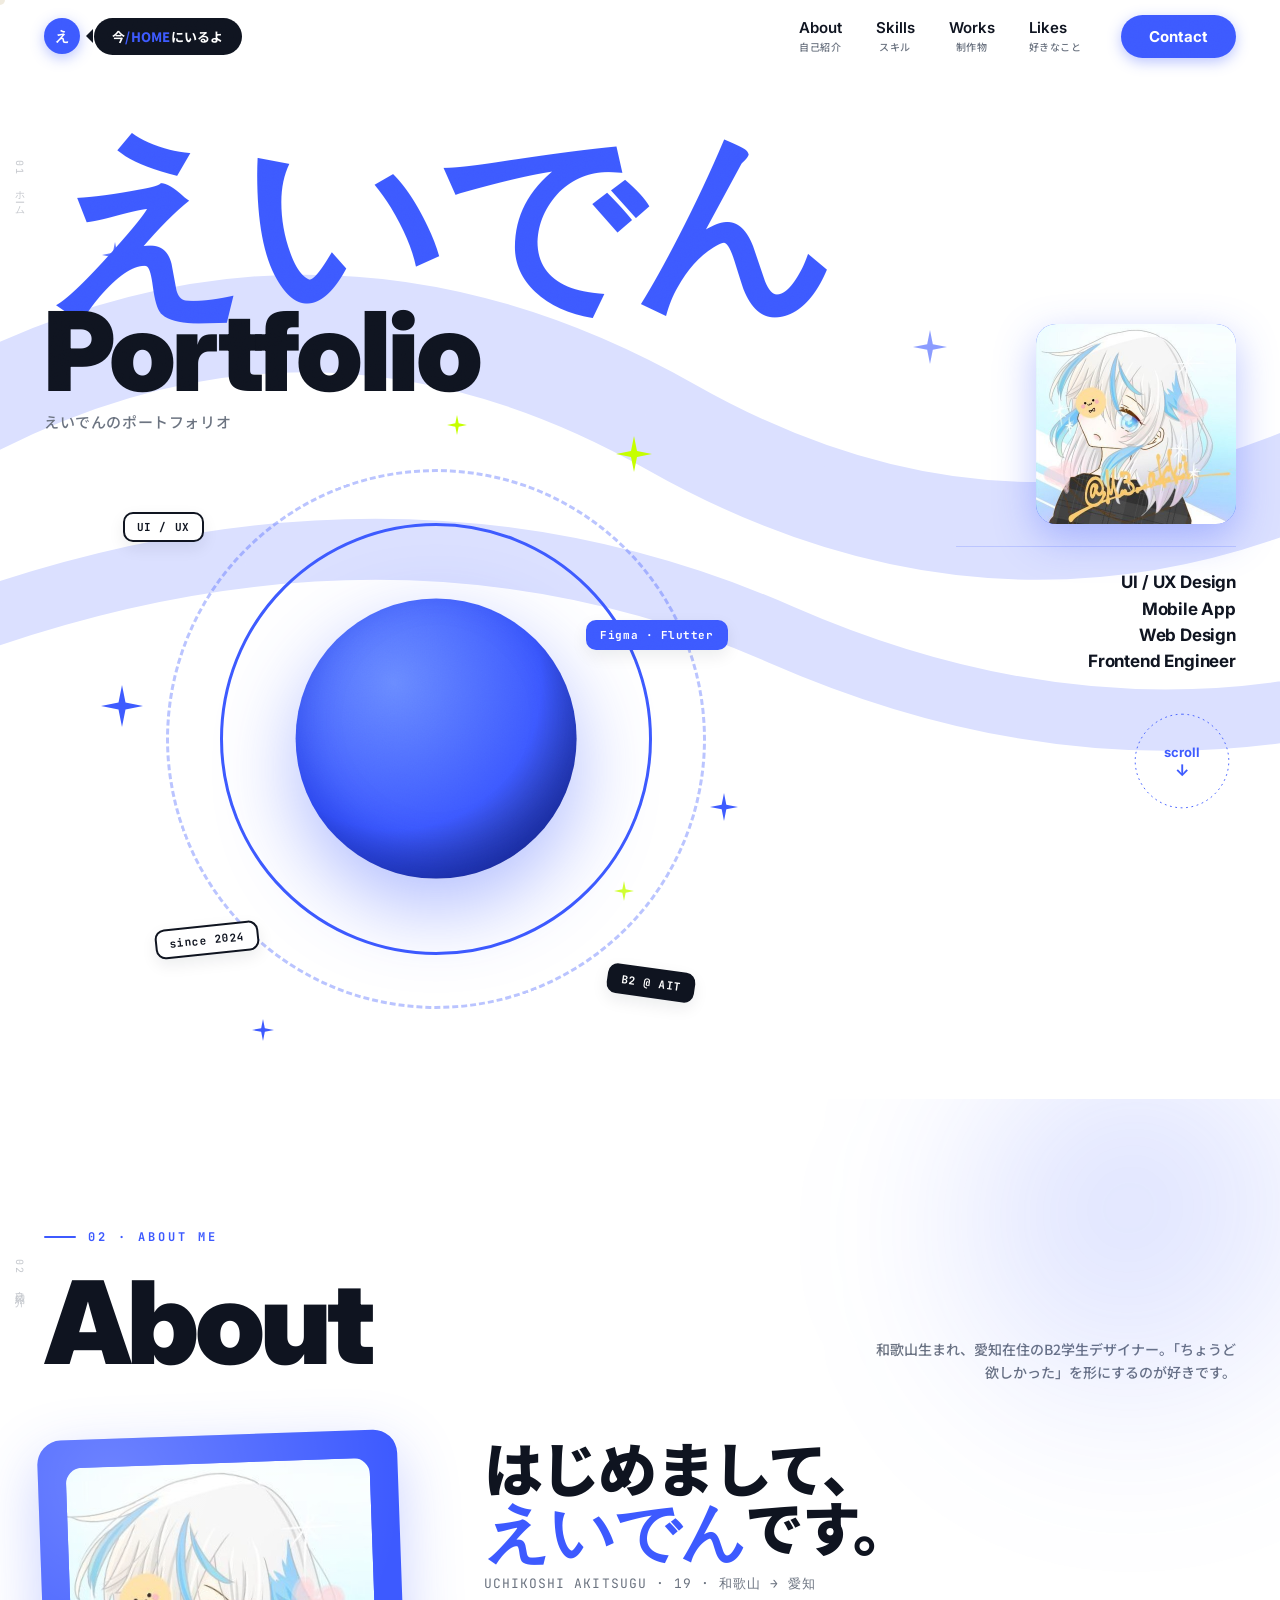
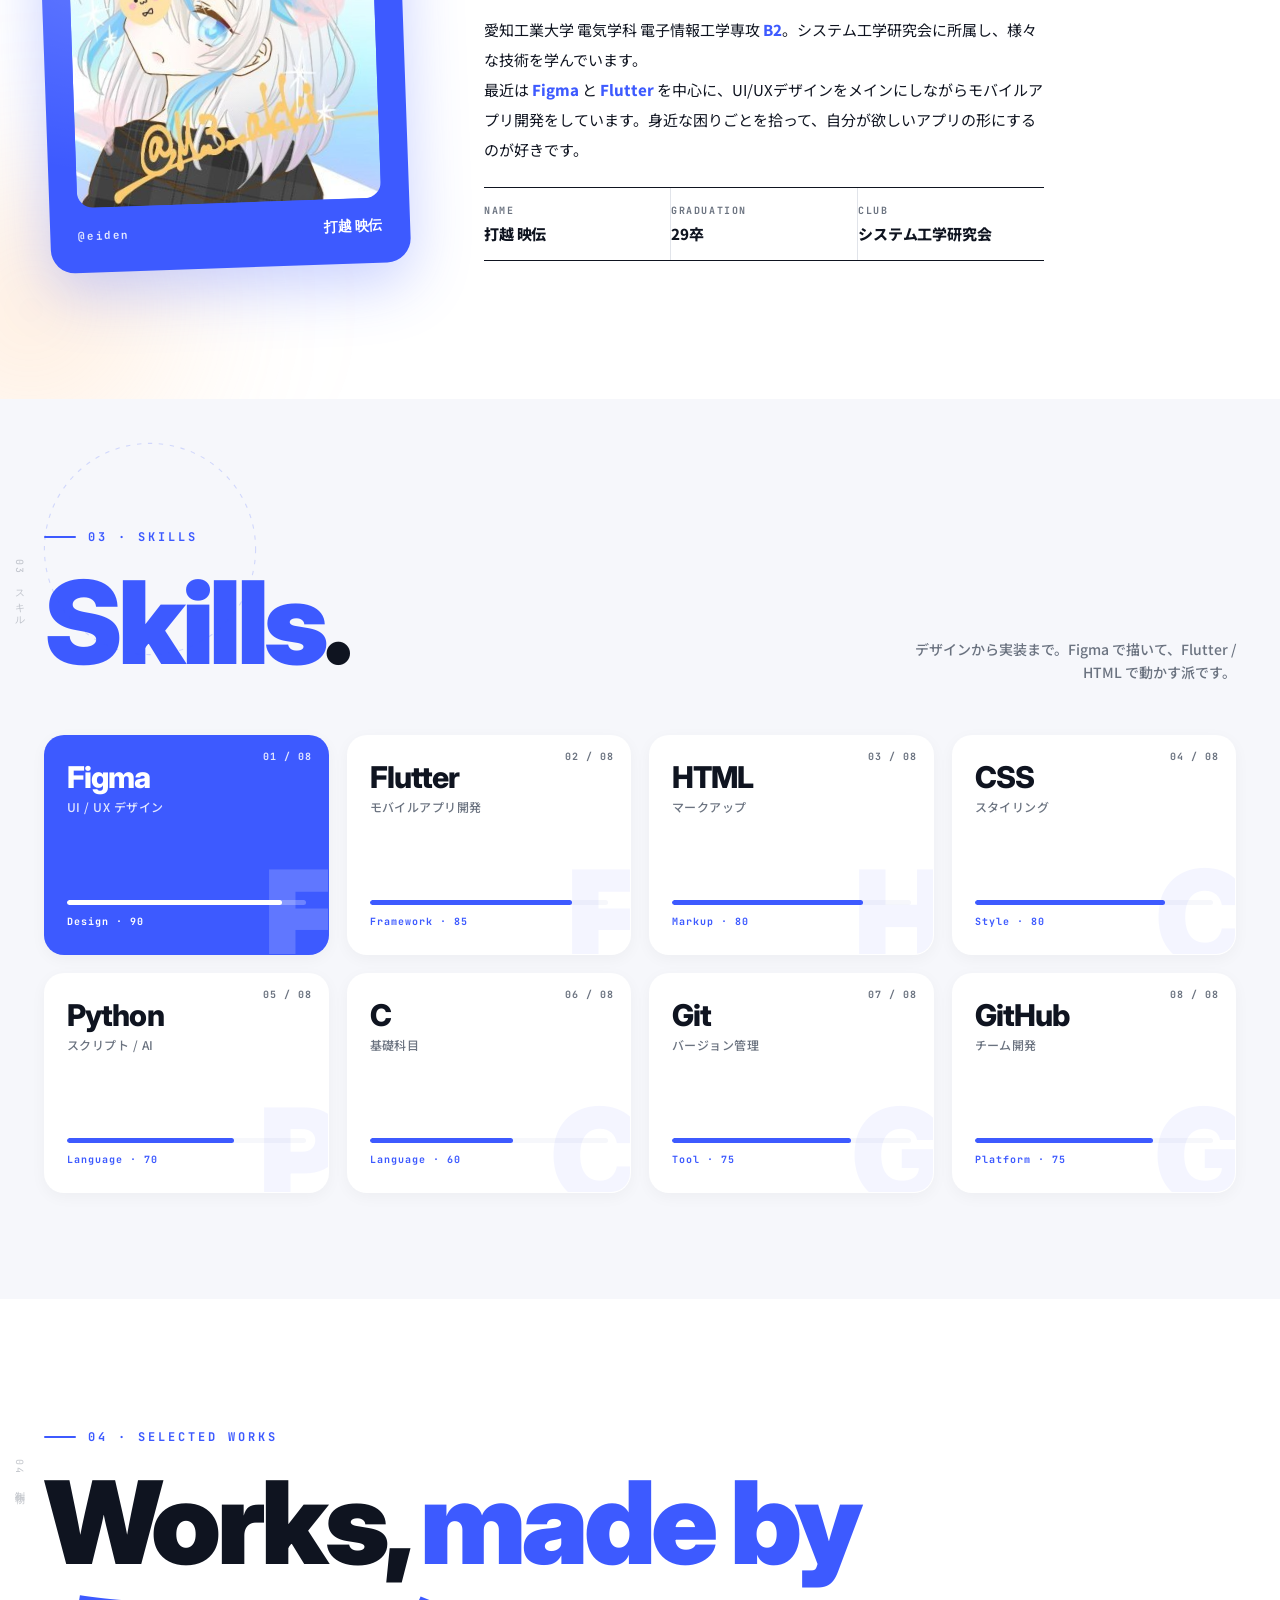
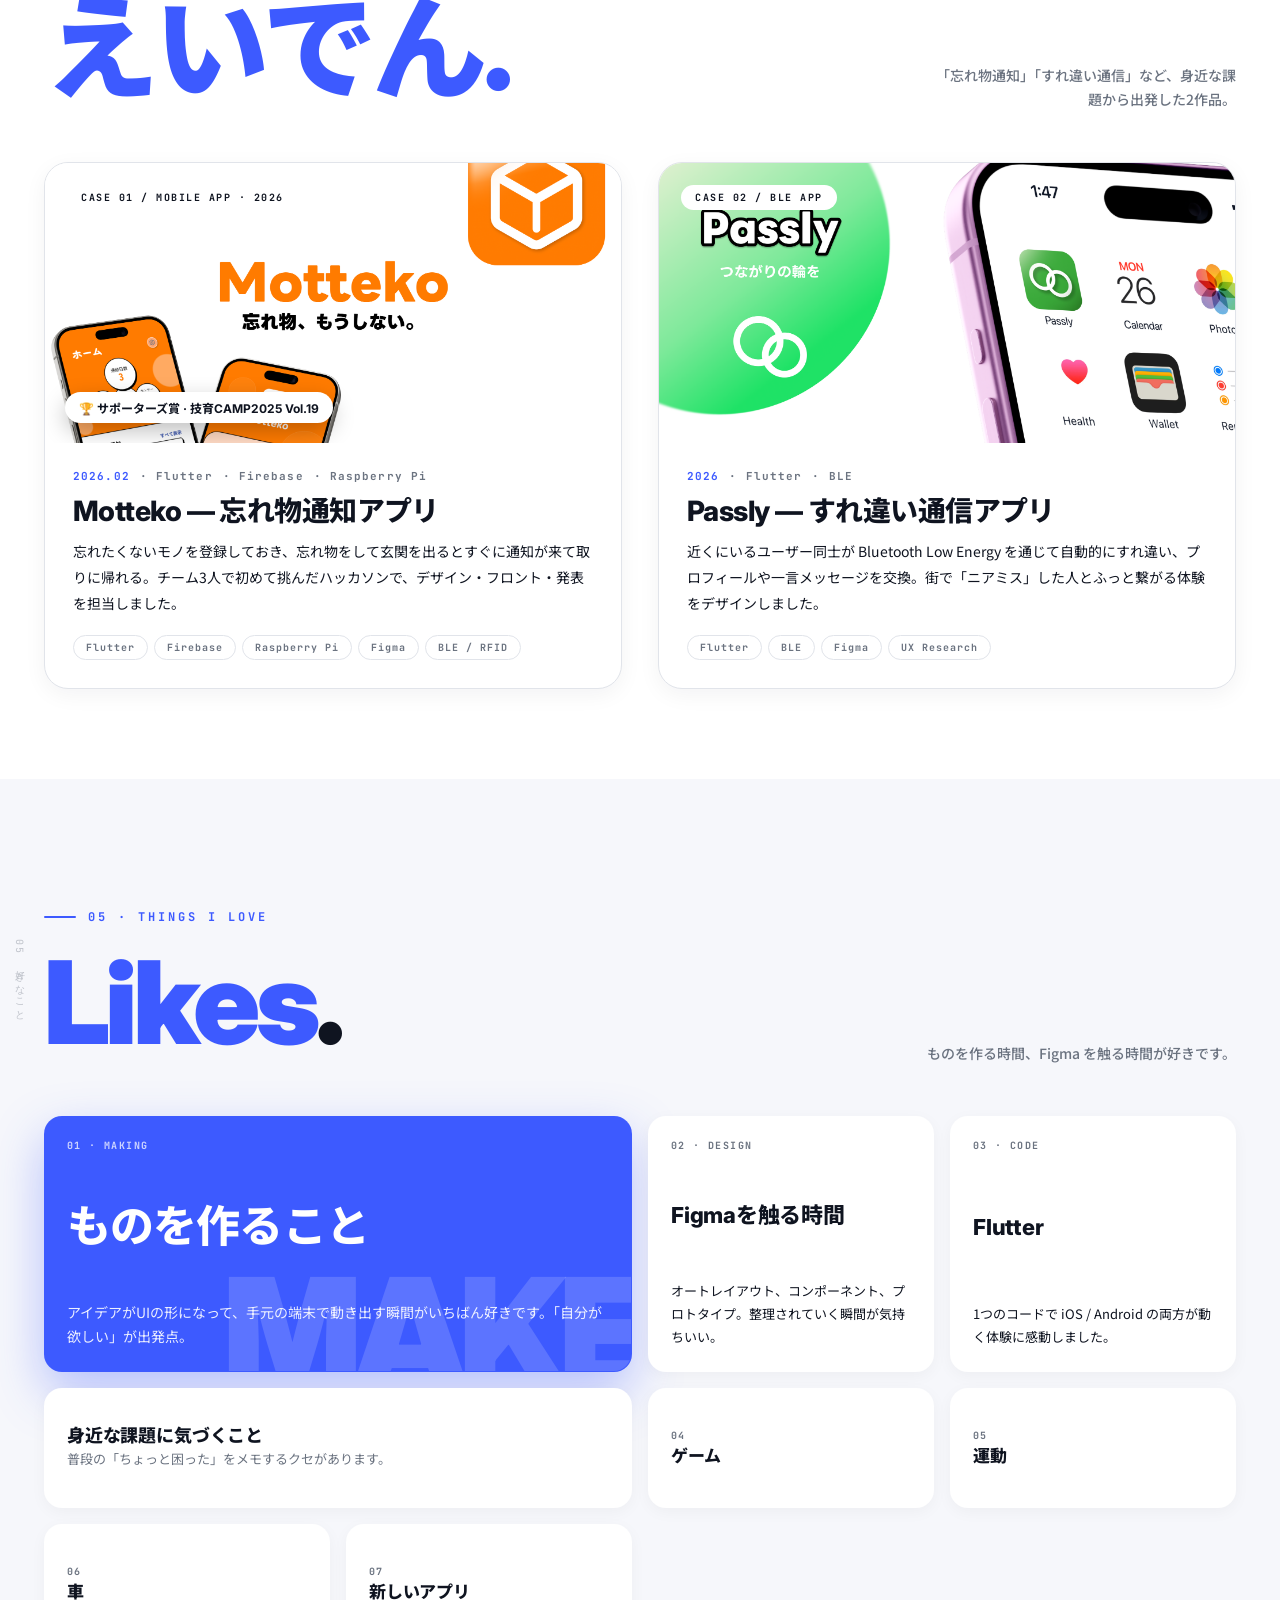
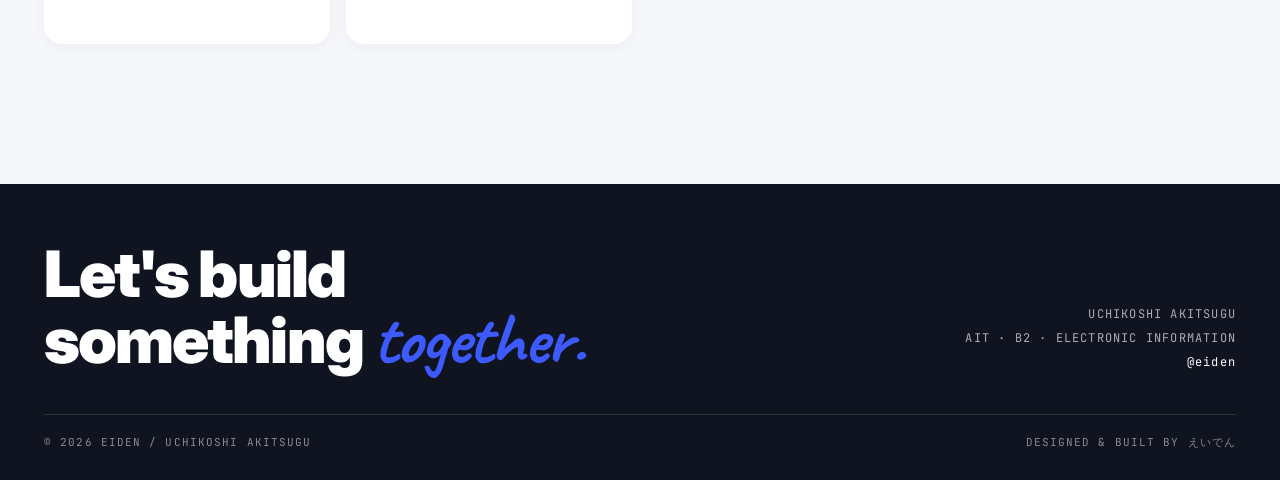
==== index.html @ c49d048a "Reorganize project directory structure - assets/images/ — all image files (avatar, covers, app scree" ====
<!doctype html>
<html lang="ja">
<head>
  <meta charset="utf-8" />
  <meta name="viewport" content="width=device-width, initial-scale=1" />
  <title>えいでん — portfolio</title>
  <link rel="preconnect" href="https://fonts.googleapis.com">
  <link rel="preconnect" href="https://fonts.gstatic.com" crossorigin>
  <link href="https://fonts.googleapis.com/css2?family=Humane:wght@400;700&family=Inter:wght@400;500;600;700;800;900&family=Noto+Sans+JP:wght@300;400;500;600;700;900&family=Caveat:wght@500;600;700&family=JetBrains+Mono:wght@400;500;700&display=swap" rel="stylesheet">
  <link rel="stylesheet" href="style.css">
</head>
<body>

<!-- ============ HEADER ============ -->
<header class="header">
  <div class="left">
    <div class="dot">え</div>
    <div class="here" id="hereChip">今<span class="cur">/HOME</span>にいるよ</div>
  </div>
  <nav class="nav" id="nav">
    <a data-sec="about">About<span class="jp">自己紹介</span></a>
    <a data-sec="skills">Skills<span class="jp">スキル</span></a>
    <a data-sec="works">Works<span class="jp">制作物</span></a>
    <a data-sec="likes">Likes<span class="jp">好きなこと</span></a>
    <button class="contact" onclick="document.getElementById('footer').scrollIntoView({behavior:'smooth'})">Contact</button>
  </nav>
</header>


<!-- ============ HOME ============ -->
<section class="panel" id="home" data-screen-label="01 ホーム">

  <!-- Background waves -->
  <svg class="home-bg" viewBox="0 0 1400 900" preserveAspectRatio="none" aria-hidden="true" style="height:100%">
    <path class="wave"   d="M-50,350 Q250,180 550,350 T1150,350 T1750,350" fill="none" stroke="#DBE0FF" stroke-width="80" stroke-linecap="round" opacity="1"/>
    <path class="wave-2" d="M-50,520 Q320,380 640,520 T1260,520 T1860,520" fill="none" stroke="#DBE0FF" stroke-width="50" stroke-linecap="round" opacity="1"/>
  </svg>

  <!-- Scattered sparkles -->
  <div class="deco-spark" style="left:8%;top:22%;width:26px;height:26px"><svg viewBox="0 0 24 24" fill="currentColor"><path d="M12 0 L14 10 L24 12 L14 14 L12 24 L10 14 L0 12 L10 10 Z"/></svg></div>
  <div class="deco-spark" style="right:26%;top:30%;width:34px;height:34px;color:var(--blue);opacity:.6"><svg viewBox="0 0 24 24" fill="currentColor"><path d="M12 0 L14 10 L24 12 L14 14 L12 24 L10 14 L0 12 L10 10 Z"/></svg></div>
  <div class="deco-spark" style="left:48%;bottom:18%;width:20px;height:20px;color:var(--lime)"><svg viewBox="0 0 24 24" fill="currentColor"><path d="M12 0 L14 10 L24 12 L14 14 L12 24 L10 14 L0 12 L10 10 Z"/></svg></div>

  <div class="home-wrap">
    <div>
      <div class="home-title">
        えいでん
        <span class="line2">Portfolio<small class="home-sub">えいでんのポートフォリオ</small></span>
      </div>

      <!-- Geometric mascot -->
      <div class="mascot">
        <div class="ring r2"></div>
        <div class="ring"></div>
        <div class="core"></div>
        <div class="letter"></div>
        <div class="chip c1">UI / UX</div>
        <div class="chip c2">Figma · Flutter</div>
        <div class="chip c3">since 2024</div>
        <div class="chip c4">B2 @ AIT</div>

        <div class="spark s1"><svg viewBox="0 0 24 24" fill="currentColor"><path d="M12 0 L14 10 L24 12 L14 14 L12 24 L10 14 L0 12 L10 10 Z"/></svg></div>
        <div class="spark s2"><svg viewBox="0 0 24 24" fill="currentColor"><path d="M12 0 L14 10 L24 12 L14 14 L12 24 L10 14 L0 12 L10 10 Z"/></svg></div>
        <div class="spark s3" style="color:var(--lime)"><svg viewBox="0 0 24 24" fill="currentColor"><path d="M12 0 L14 10 L24 12 L14 14 L12 24 L10 14 L0 12 L10 10 Z"/></svg></div>
        <div class="spark s4"><svg viewBox="0 0 24 24" fill="currentColor"><path d="M12 0 L14 10 L24 12 L14 14 L12 24 L10 14 L0 12 L10 10 Z"/></svg></div>
        <div class="spark s5" style="color:var(--lime)"><svg viewBox="0 0 24 24" fill="currentColor"><path d="M12 0 L14 10 L24 12 L14 14 L12 24 L10 14 L0 12 L10 10 Z"/></svg></div>
      </div>
    </div>

    <div class="home-right">
      <div class="home-avatar">
        <svg class="sparkle a" viewBox="0 0 24 24" fill="currentColor"><path d="M12 0 L14 10 L24 12 L14 14 L12 24 L10 14 L0 12 L10 10 Z"/></svg>
        <svg class="sparkle b" viewBox="0 0 24 24" fill="currentColor"><path d="M12 0 L14 10 L24 12 L14 14 L12 24 L10 14 L0 12 L10 10 Z"/></svg>
        <img class="avatar-img" src="assets/images/avatar.png" alt="えいでんのアイコン">
      </div>
      <div class="home-divider"></div>
      <div class="home-roles">
        <span>UI / UX Design</span>
        <span>Mobile App</span>
        <span>Web Design</span>
        <span>Frontend Engineer</span>
      </div>
      <a class="scroll-btn" href="#about">
        <svg viewBox="0 0 120 120" aria-hidden="true">
          <path id="sb-curve" d="M60,8 C88,8 112,32 112,60 C112,88 88,112 60,112 C32,112 8,88 8,60 C8,32 32,8 60,8 Z" fill="none" stroke="var(--blue)" stroke-width="1" stroke-dasharray="2 4"/>
        </svg>
        <div class="inner"><span>scroll</span><span class="arr">↓</span></div>
      </a>
    </div>
  </div>
</section>


<!-- ============ ABOUT ============ -->
<section class="panel" id="about" data-screen-label="02 自己紹介">
  <div class="blob b1"></div>
  <div class="blob b2"></div>

  <div class="sec-head">
    <div>
      <div class="eyebrow">02 · ABOUT ME</div>
      <h2><span class="ink">About</span></h2>
    </div>
    <div class="sub">和歌山生まれ、愛知在住のB2学生デザイナー。「ちょうど欲しかった」を形にするのが好きです。</div>
  </div>

  <div class="about-grid">
    <div class="about-card">
      <div class="photo"><img src="assets/images/avatar.png" alt="えいでんのプロフィール写真"></div>
      <div class="tag"><span>@eiden</span><b>打越 映伝</b></div>
    </div>
    <div class="about-txt">
      <h3>はじめまして、<br/><span class="accent">えいでん</span>です。</h3>
      <div class="role">UCHIKOSHI AKITSUGU · 19 · 和歌山 → 愛知</div>
      <p>
        愛知工業大学 電気学科 電子情報工学専攻 <b class="b">B2</b>。システム工学研究会に所属し、様々な技術を学んでいます。<br/>
        最近は <b class="b">Figma</b> と <b class="b">Flutter</b> を中心に、UI/UXデザインをメインにしながらモバイルアプリ開発をしています。身近な困りごとを拾って、自分が欲しいアプリの形にするのが好きです。
      </p>
      <div class="about-meta">
        <div><div class="k">NAME</div><div class="v">打越 映伝</div></div>
        <div><div class="k">GRADUATION</div><div class="v">29卒</div></div>
        <div><div class="k">CLUB</div><div class="v">システム工学研究会</div></div>
      </div>
    </div>
  </div>
</section>


<!-- ============ SKILLS ============ -->
<section class="panel" id="skills" data-screen-label="03 スキル">
  <div class="sec-head">
    <div>
      <div class="eyebrow">03 · SKILLS</div>
      <h2>Skills<span class="ink">.</span></h2>
    </div>
    <div class="sub">デザインから実装まで。Figma で描いて、Flutter / HTML で動かす派です。</div>
  </div>

  <div class="skill-grid" id="skillGrid"></div>
</section>


<!-- ============ WORKS ============ -->
<section class="panel" id="works" data-screen-label="04 制作物">
  <div class="sec-head">
    <div>
      <div class="eyebrow">04 · SELECTED WORKS</div>
      <h2><span class="ink">Works,</span> made by えいでん.</h2>
    </div>
    <div class="sub">「忘れ物通知」「すれ違い通信」など、身近な課題から出発した2作品。</div>
  </div>

  <div class="works-grid">
    <a href="pages/motteko.html" class="work w1" id="work-motteko">
      <div class="cover">
        <img class="cover-img" src="assets/images/motteko-cover.png" alt="Motteko — 忘れ物、もうしない。">
        <div class="badge">CASE 01 / MOBILE APP · 2026</div>
        <div class="award">🏆 サポーターズ賞 · 技育CAMP2025 Vol.19</div>
      </div>
      <div class="body">
        <div class="meta"><b>2026.02</b><span>· Flutter</span><span>· Firebase</span><span>· Raspberry&nbsp;Pi</span></div>
        <h3>Motteko — 忘れ物通知アプリ</h3>
        <p>忘れたくないモノを登録しておき、忘れ物をして玄関を出るとすぐに通知が来て取りに帰れる。チーム3人で初めて挑んだハッカソンで、デザイン・フロント・発表を担当しました。</p>
        <div class="chips"><span>Flutter</span><span>Firebase</span><span>Raspberry Pi</span><span>Figma</span><span>BLE / RFID</span></div>
      </div>
    </a>

    <article class="work w2">
      <div class="cover">
        <img class="cover-img" src="assets/images/passly-cover.png" alt="Passly — つながりの輪を">
        <div class="badge">CASE 02 / BLE APP</div>
      </div>
      <div class="body">
        <div class="meta"><b>2026</b><span>· Flutter</span><span>· BLE</span></div>
        <h3>Passly — すれ違い通信アプリ</h3>
        <p>近くにいるユーザー同士が Bluetooth Low Energy を通じて自動的にすれ違い、プロフィールや一言メッセージを交換。街で「ニアミス」した人とふっと繋がる体験をデザインしました。</p>
        <div class="chips"><span>Flutter</span><span>BLE</span><span>Figma</span><span>UX Research</span></div>
      </div>
    </article>
  </div>
</section>


<!-- ============ LIKES ============ -->
<section class="panel" id="likes" data-screen-label="05 好きなこと">
  <div class="sec-head">
    <div>
      <div class="eyebrow">05 · THINGS I LOVE</div>
      <h2>Likes<span class="ink">.</span></h2>
    </div>
    <div class="sub">ものを作る時間、Figma を触る時間が好きです。</div>
  </div>

  <div class="likes-grid">
    <div class="like big">
      <div class="t">01 · MAKING</div>
      <h3>ものを作ること</h3>
      <p>アイデアがUIの形になって、手元の端末で動き出す瞬間がいちばん好きです。「自分が欲しい」が出発点。</p>
      <div class="big-glyph">MAKE</div>
    </div>
    <div class="like m">
      <div class="t">02 · DESIGN</div>
      <h3>Figmaを触る時間</h3>
      <p>オートレイアウト、コンポーネント、プロトタイプ。整理されていく瞬間が気持ちいい。</p>
    </div>
    <div class="like m">
      <div class="t">03 · CODE</div>
      <h3>Flutter</h3>
      <p>1つのコードで iOS / Android の両方が動く体験に感動しました。</p>
    </div>
    <div class="like wide">
      <div>
        <h3>身近な課題に気づくこと</h3>
        <p>普段の「ちょっと困った」をメモするクセがあります。</p>
      </div>
    </div>
    <div class="like s"><div class="t">04</div><h3>ゲーム</h3></div>
    <div class="like s"><div class="t">05</div><h3>運動</h3></div>
    <div class="like s"><div class="t">06</div><h3>車</h3></div>
    <div class="like s"><div class="t">07</div><h3>新しいアプリ</h3></div>
  </div>
</section>


<!-- ============ FOOTER / Contact ============ -->
<footer id="footer" data-screen-label="Contact">
  <div class="fin">
    <h4>Let's build<br/>something <span class="accent">together.</span></h4>
    <div class="right">
      <div>UCHIKOSHI AKITSUGU</div>
      <div>AIT · B2 · ELECTRONIC INFORMATION</div>
      <div style="color:#fff">@eiden</div>
    </div>
  </div>
  <div class="copy">
    <span>© 2026 EIDEN / UCHIKOSHI AKITSUGU</span>
    <span>DESIGNED & BUILT BY えいでん</span>
  </div>
</footer>


<!-- ============ TWEAKS ============ -->
<aside class="tweaks" id="tweaks">
  <h5><span>Tweaks</span><span>v2.0</span></h5>
  <div class="tw-row">
    <label>BLUE</label>
    <div class="ctl" data-group="blue">
      <button data-val="fluorescent" class="on">fluorescent</button>
      <button data-val="royal">royal</button>
      <button data-val="sky">sky</button>
    </div>
  </div>
  <div class="tw-row">
    <label>WAVES</label>
    <div class="ctl" data-group="waves">
      <button data-val="on" class="on">on</button>
      <button data-val="off">off</button>
    </div>
  </div>
  <div class="tw-row">
    <label>MASCOT</label>
    <div class="ctl" data-group="mascot">
      <button data-val="letter" class="on">え</button>
      <button data-val="p">p</button>
    </div>
  </div>
  <div class="tw-row">
    <label>SPARKS</label>
    <div class="ctl" data-group="sparks">
      <button data-val="on" class="on">on</button>
      <button data-val="off">off</button>
    </div>
  </div>
</aside>

<div class="cursor-dot" id="cursorDot"></div>

<script src="main.js"></script>
</body>
</html>
---- style.css ----
:root {
  --navy: #0A0F2E;
  --blue: #3D5AFF;
  --lime: #C6FF00;
  --ink: #0f1420;
  --paper: #ffffff;
  --paper-2: #f6f7fb;
  --line: #e1e4ea;
  --muted: #6b7380;
  --blue-soft: #dbe3ff;
}

* { box-sizing: border-box }

html, body {
  margin: 0;
  padding: 0;
  color: var(--ink);
  font-family: "Noto Sans JP", "Inter", system-ui, sans-serif;
  background: #fff;
}

html { scroll-behavior: smooth }
body { min-height: 100vh; cursor: none }
button { font-family: inherit }
a { color: inherit; text-decoration: none }
img { max-width: 100%; display: block }

/* ============ Noise overlay ============ */
body::after {
  content: "";
  position: fixed;
  inset: 0;
  z-index: 9999;
  pointer-events: none;
  opacity: .045;
  mix-blend-mode: overlay;
  background: url("data:image/svg+xml,%3Csvg xmlns='http://www.w3.org/2000/svg' width='300' height='300'%3E%3Cfilter id='n'%3E%3CfeTurbulence type='fractalNoise' baseFrequency='.75' numOctaves='4' stitchTiles='stitch'/%3E%3C/filter%3E%3Crect width='100%25' height='100%25' filter='url(%23n)'/%3E%3C/svg%3E");
  background-repeat: repeat;
}

/* ============ Custom cursor ============ */
.cursor-dot {
  position: fixed;
  top: 0; left: 0;
  width: 10px;
  height: 10px;
  background: var(--ink);
  border-radius: 50%;
  pointer-events: none;
  z-index: 10000;
  transform: translate(-50%, -50%);
  transition: width .25s, height .25s, background .25s;
  mix-blend-mode: difference;
}

.cursor-dot.hover {
  width: 56px;
  height: 56px;
  background: var(--lime);
  mix-blend-mode: normal;
}

.cursor-dot.hover::after {
  content: "View";
  position: absolute;
  inset: 0;
  display: flex;
  align-items: center;
  justify-content: center;
  font-family: "JetBrains Mono", monospace;
  font-size: 9px;
  font-weight: 700;
  letter-spacing: .08em;
  color: var(--navy);
}

/* ============ Section side label ============ */
section.panel {
  position: relative;
}

section.panel::after {
  content: attr(data-screen-label);
  position: absolute;
  left: 12px;
  top: 160px;
  writing-mode: vertical-rl;
  text-orientation: mixed;
  font-family: "JetBrains Mono", monospace;
  font-size: 10px;
  letter-spacing: .2em;
  color: var(--muted);
  opacity: .4;
  z-index: 5;
  pointer-events: none;
}


/* ============ HEADER (nav) ============ */
.header {
  position: fixed;
  top: 0; left: 0; right: 0;
  height: 72px;
  z-index: 50;
  display: flex;
  align-items: center;
  justify-content: space-between;
  padding: 16px 44px;
  background: rgba(255, 255, 255, 0.85);
  backdrop-filter: blur(12px);
  -webkit-backdrop-filter: blur(12px);
}

.header .left { display: flex; align-items: center; gap: 14px }

.header .dot {
  width: 36px;
  height: 36px;
  border-radius: 50%;
  background: var(--blue);
  display: flex;
  align-items: center;
  justify-content: center;
  color: #fff;
  font-weight: 800;
  font-family: "Inter", sans-serif;
  font-size: 14px;
  letter-spacing: -.02em;
  flex: none;
  box-shadow: 0 4px 14px rgba(61, 90, 255, .35);
}

.header .here {
  position: relative;
  background: var(--ink);
  color: #fff;
  padding: 9px 18px;
  border-radius: 24px;
  font-size: 13px;
  font-weight: 700;
  letter-spacing: .02em;
  font-family: "Noto Sans JP", sans-serif;
  white-space: nowrap;
}

.header .here::after {
  content: "";
  position: absolute;
  left: -8px;
  top: 50%;
  transform: translateY(-50%);
  width: 0;
  height: 0;
  border: 7px solid transparent;
  border-right-color: var(--ink);
  border-left: 0;
}

.header .here .cur { color: var(--blue); font-weight: 800 }

.nav { display: flex; align-items: center; gap: 30px }

.nav a {
  font-family: "Inter", sans-serif;
  font-size: 15px;
  font-weight: 600;
  color: var(--ink);
  position: relative;
  padding: 6px 2px;
  cursor: pointer;
}

.nav a .jp {
  display: block;
  font-family: "Noto Sans JP", sans-serif;
  font-size: 10px;
  color: var(--muted);
  font-weight: 500;
  margin-top: 2px;
  letter-spacing: .05em;
  text-align: center;
}

.nav a.on { color: var(--blue) }

.nav a.on::after {
  content: "";
  position: absolute;
  left: 50%;
  bottom: -6px;
  transform: translateX(-50%);
  width: 28px;
  height: 2px;
  background: var(--blue);
  border-radius: 2px;
}

.nav a:hover { color: var(--blue) }

.contact {
  background: var(--blue);
  color: #fff;
  padding: 12px 28px;
  border-radius: 28px;
  font-family: "Inter", sans-serif;
  font-weight: 700;
  font-size: 15px;
  border: 0;
  cursor: pointer;
  margin-left: 8px;
  box-shadow: 0 4px 14px rgba(61, 90, 255, .35);
  transition: transform .2s, box-shadow .2s;
}

.contact:hover { transform: translateY(-2px); box-shadow: 0 8px 22px rgba(61, 90, 255, .45) }


/* ============ Main sections ============ */
section.panel {
  position: relative;
  min-height: 100vh;
  padding: 130px 44px 90px;
  overflow: hidden;
  scroll-margin-top: 72px;
}


/* ============ HOME ============ */
#home { background: #fff }

.home-bg {
  position: absolute;
  inset: 0;
  pointer-events: none;
  z-index: 0;
  overflow: hidden;
}

.home-bg .wave,
.home-bg .wave-2 {
  position: absolute;
  left: -6%;
  right: -6%;
  width: 112%;
  height: auto;
  opacity: 1;
}

.home-bg .wave { top: 18% }
.home-bg .wave-2 { top: 48% }

.home-wrap {
  position: relative;
  z-index: 2;
  display: flex;
  justify-content: space-between;
  gap: 40px;
  flex-wrap: wrap;
  max-width: 100%;
  margin: 0 auto;
  min-height: calc(100vh - 220px);
  align-items: center;
}

.home-title {
  font-family: "Inter", sans-serif;
  font-weight: 900;
  letter-spacing: -.045em;
  line-height: .9;
  color: var(--blue);
  font-size: clamp(100px, 16vw, 200px);
  text-wrap: balance;
}

.home-title .line2 {
  display: block;
  color: var(--ink);
  font-size: .55em;
  letter-spacing: -.03em;
  margin-top: -8px;
}

.home-sub {
  display: block;
  margin-top: 14px;
  font-family: "Noto Sans JP", sans-serif;
  font-size: 15px;
  color: var(--muted);
  font-weight: 500;
  letter-spacing: .04em;
}

/* Right column */
.home-right {
  display: flex; flex-direction: column; gap: 22px; align-items: flex-end;
  flex-shrink: 0; width: 280px;
}

.home-avatar {
  width: 200px;
  height: 200px;
  border-radius: 20px;
  background: var(--blue);
  position: relative;
  overflow: hidden;
  box-shadow: 0 14px 40px rgba(61, 90, 255, .35);
}

.home-avatar::before {
  content: "";
  position: absolute;
  inset: 0;
  background: radial-gradient(circle at 30% 20%, rgba(255, 255, 255, .35), transparent 55%);
}

.home-avatar .avatar-img {
  position: absolute;
  inset: 0;
  width: 100%;
  height: 100%;
  object-fit: cover;
}

.home-avatar .sparkle {
  position: absolute;
  width: 22px;
  height: 22px;
  color: var(--lime);
}

.home-avatar .sparkle.a { top: 14px; right: 16px }
.home-avatar .sparkle.b { bottom: 18px; left: 12px; width: 14px; height: 14px }

.home-divider { width: 100%; height: 1.5px; background: var(--blue); opacity: .2 }

.home-roles {
  font-family: "Inter", sans-serif;
  font-weight: 700;
  font-size: 17px;
  line-height: 1.55;
  text-align: right;
  color: var(--ink);
  letter-spacing: -.01em;
}

.home-roles span { display: block }

.scroll-btn {
  margin-top: 10px;
  width: 108px;
  height: 108px;
  position: relative;
  display: flex;
  align-items: center;
  justify-content: center;
  font-family: "Inter", sans-serif;
  font-weight: 700;
  color: var(--blue);
  font-size: 13px;
  cursor: pointer;
  text-decoration: none;
  animation: bob 2.4s ease-in-out infinite;
}

@keyframes bob {
  0%, 100% { transform: translateY(0) }
  50% { transform: translateY(6px) }
}

.scroll-btn svg { position: absolute; inset: 0; width: 100%; height: 100% }

.scroll-btn .inner {
  position: relative;
  z-index: 1;
  display: flex;
  flex-direction: column;
  align-items: center;
  gap: 2px;
}

.scroll-btn .arr { font-size: 16px; line-height: 1 }

/* Geometric mascot */
.mascot {
  position: relative;
  width: min(540px, 70vw);
  aspect-ratio: 1/1;
  margin: 40px auto 0;
  z-index: 2;
}

.mascot .ring {
  position: absolute;
  inset: 10%;
  border-radius: 50%;
  border: 3px solid var(--blue);
}

.mascot .ring.r2 { inset: 0%; border-style: dashed; opacity: .35; transform: rotate(-20deg) }

.mascot .core {
  position: absolute;
  left: 50%;
  top: 50%;
  transform: translate(-50%, -50%);
  width: 52%;
  height: 52%;
  border-radius: 50%;
  background: radial-gradient(circle at 35% 30%, #6a8cff 0%, #3D5AFF 55%, var(--navy) 100%);
  box-shadow: 0 30px 80px rgba(61, 90, 255, .4), inset 0 -20px 40px rgba(10, 36, 201, .4);
}

.mascot .letter {
  display: none;
}

.mascot .chip {
  position: absolute;
  background: #fff;
  border: 2px solid var(--ink);
  border-radius: 10px;
  padding: 6px 12px;
  font-family: "JetBrains Mono", monospace;
  font-size: 11px;
  font-weight: 700;
  letter-spacing: .05em;
  color: var(--ink);
  box-shadow: 0 6px 16px rgba(15, 20, 32, .08);
}

.mascot .chip.c1 { left: -8%; top: 8% }
.mascot .chip.c2 { right: -4%; top: 28%; background: var(--blue); color: #fff; border-color: var(--blue) }
.mascot .chip.c3 { left: -2%; bottom: 10%; transform: rotate(-6deg) }
.mascot .chip.c4 { right: 2%; bottom: 2%; transform: rotate(8deg); background: var(--ink); color: #fff; border-color: var(--ink) }

/* Sparkles */
.spark {
  position: absolute;
  color: var(--blue);
  pointer-events: none;
  animation: spin 6s linear infinite;
}

@keyframes spin {
  from { transform: rotate(0) }
  to { transform: rotate(360deg) }
}

.spark svg { width: 100%; height: 100% }

.mascot .spark.s1 { width: 42px; height: 42px; left: -12%; top: 40%; animation-duration: 8s }
.mascot .spark.s2 { width: 28px; height: 28px; right: -6%; top: 60%; animation-duration: 5s }
.mascot .spark.s3 { width: 36px; height: 36px; right: 10%; top: -6%; animation-duration: 7s; animation-direction: reverse }
.mascot .spark.s4 { width: 22px; height: 22px; left: 16%; bottom: -6% }
.mascot .spark.s5 { width: 20px; height: 20px; left: 52%; top: -10% }


/* ============ Section heading (shared) ============ */
.sec-head {
  max-width: 1400px;
  margin: 0 auto 50px;
  display: flex;
  align-items: flex-end;
  justify-content: space-between;
  gap: 24px;
}

.sec-head .eyebrow {
  font-family: "JetBrains Mono", monospace;
  font-size: 12px;
  color: var(--blue);
  font-weight: 700;
  letter-spacing: .25em;
  margin-bottom: 14px;
  display: flex;
  align-items: center;
  gap: 12px;
}

.sec-head .eyebrow::before { content: ""; width: 32px; height: 2px; background: var(--blue); border-radius: 2px }

.sec-head h2 {
  margin: 0;
  font-family: "Inter", "Noto Sans JP", sans-serif;
  font-weight: 900;
  font-size: clamp(64px, 9vw, 140px);
  letter-spacing: -.04em;
  line-height: 1.1;
  color: var(--blue);
}

.sec-head h2 .ink { color: var(--ink) }

.sec-head .sub {
  font-family: "Noto Sans JP", sans-serif;
  font-size: 14px;
  color: var(--muted);
  max-width: 360px;
  text-align: right;
  font-weight: 500;
  line-height: 1.7;
}


/* ============ ABOUT ============ */
#about { background: #fff; position: relative }

#about .blob {
  position: absolute;
  border-radius: 50%;
  filter: blur(80px);
  pointer-events: none;
  z-index: 0;
}

#about .blob.b1 { width: 460px; height: 460px; right: -120px; top: -80px; background: radial-gradient(circle at 40% 40%, rgba(61, 90, 255, .22), transparent 70%) }
#about .blob.b2 { width: 360px; height: 360px; left: -120px; bottom: -120px; background: radial-gradient(circle at 40% 40%, rgba(255, 184, 122, .35), transparent 70%) }

.about-grid {
  position: relative;
  z-index: 1;
  display: flex;
  flex-wrap: wrap;
  gap: 80px;
  max-width: 1200px;
  margin: 0 auto;
  align-items: center;
}

.about-card {
  position: relative;
  background: var(--blue);
  color: #fff;
  border-radius: 24px;
  flex: 0 0 360px;
  padding: 28px;
  box-shadow: 0 20px 60px rgba(61, 90, 255, .28);
  transform: rotate(-2deg);
}

.about-card::before {
  content: "";
  position: absolute;
  inset: 0;
  border-radius: 24px;
  background: radial-gradient(circle at 20% 10%, rgba(255, 255, 255, .25), transparent 60%);
  pointer-events: none;
}

.about-card .photo {
  height: 340px;
  border-radius: 16px;
  overflow: hidden;
}

.about-card .photo img {
  width: 100%;
  height: 100%;
  object-fit: cover;
}

.about-card .tag {
  margin-top: 18px;
  display: flex;
  justify-content: space-between;
  align-items: center;
  font-family: "JetBrains Mono", monospace;
  font-size: 11px;
  letter-spacing: .14em;
  color: rgba(255, 255, 255, .85);
  font-weight: 700;
}

.about-card .tag b { color: #fff; font-size: 14px; letter-spacing: -.01em; font-family: "Inter", sans-serif; font-weight: 800 }

.about-txt h3 {
  margin: 0 0 8px;
  font-family: "Inter", "Noto Sans JP", sans-serif;
  font-weight: 900;
  font-size: clamp(40px, 4.6vw, 64px);
  letter-spacing: -.03em;
  line-height: 1;
}

.about-txt h3 .accent { color: var(--blue); font-family: "Caveat", cursive; font-weight: 700; font-size: 1.1em; vertical-align: -0.06em }

.about-txt .role {
  font-family: "JetBrains Mono", monospace;
  font-size: 13px;
  color: var(--muted);
  letter-spacing: .08em;
  margin-bottom: 22px;
}

.about-txt p {
  font-size: 15px;
  line-height: 2;
  color: var(--ink);
  max-width: 560px;
  text-wrap: pretty;
  margin: 0 0 22px;
}

.about-txt b.b { color: var(--blue); font-weight: 800 }

.about-meta {
  display: flex;
  gap: 0;
  border-top: 1.5px solid var(--ink);
  border-bottom: 1.5px solid var(--ink);
}

.about-meta > div { padding: 16px 18px 16px 0; border-right: 1px solid var(--line); flex: 1 }
.about-meta > div:last-child { border-right: 0 }
.about-meta .k { font-family: "JetBrains Mono", monospace; font-size: 10px; color: var(--muted); letter-spacing: .16em; margin-bottom: 6px; font-weight: 700 }
.about-meta .v { font-size: 15px; font-weight: 800; letter-spacing: -.01em; white-space: nowrap }


/* ============ SKILLS ============ */
#skills { background: var(--paper-2); position: relative }

#skills::before {
  content: "";
  position: absolute;
  top: 40px;
  left: 40px;
  width: 220px;
  height: 220px;
  background: url("data:image/svg+xml;utf8,<svg xmlns='http://www.w3.org/2000/svg' viewBox='0 0 100 100'><circle cx='50' cy='50' r='48' fill='none' stroke='%233D5AFF' stroke-width='0.5' stroke-dasharray='2 3' opacity='0.4'/></svg>") no-repeat center/contain;
  opacity: .5;
}

.skill-grid {
  max-width: 1400px;
  margin: 0 auto;
  display: flex;
  flex-wrap: wrap;
  gap: 18px;
  position: relative;
  z-index: 1;
}

.skill {
  position: relative;
  background: #fff;
  border-radius: 20px;
  padding: 26px 22px;
  border: 1.5px solid transparent;
  box-shadow: 0 4px 16px rgba(15, 20, 32, .04);
  transition: transform .28s cubic-bezier(.2, .8, .2, 1), box-shadow .28s, border-color .2s;
  overflow: hidden;
  min-height: 220px;
  flex: 1 1 calc(25% - 14px);
  display: flex;
  flex-direction: column;
  justify-content: space-between;
}

.skill:hover { transform: translateY(-6px) rotate(-1deg); box-shadow: 0 18px 42px rgba(61, 90, 255, .18); border-color: rgba(61, 90, 255, .2) }
.skill .num { position: absolute; right: 16px; top: 14px; font-family: "JetBrains Mono", monospace; font-size: 10px; color: var(--muted); font-weight: 700; letter-spacing: .1em }
.skill .name { font-family: "Inter", sans-serif; font-size: 30px; font-weight: 800; letter-spacing: -.03em; line-height: 1 }
.skill .jp { font-size: 12px; color: var(--muted); margin-top: 6px; letter-spacing: .04em; font-weight: 500 }
.skill .bar { height: 5px; background: var(--paper-2); border-radius: 3px; overflow: hidden; margin-top: 16px }
.skill .bar i { display: block; height: 100%; background: var(--blue); border-radius: 3px; width: 0; transition: width .8s cubic-bezier(.2, .8, .2, 1) }
.skill .tag { font-family: "JetBrains Mono", monospace; font-size: 10px; color: var(--blue); font-weight: 700; margin-top: 10px; letter-spacing: .1em }
.skill .glyph {
  position: absolute;
  right: -8px;
  bottom: -28px;
  font-family: "Inter", sans-serif;
  font-weight: 900;
  font-size: 130px;
  color: rgba(61, 90, 255, .06);
  letter-spacing: -.06em;
  line-height: 1;
  pointer-events: none;
}

.skill.flag { background: var(--blue); color: #fff }
.skill.flag .name, .skill.flag .jp, .skill.flag .num, .skill.flag .tag { color: #fff }
.skill.flag .jp, .skill.flag .num { opacity: .85 }
.skill.flag .bar { background: rgba(255, 255, 255, .25) }
.skill.flag .bar i { background: #fff }
.skill.flag .glyph { color: rgba(255, 255, 255, .18) }


/* ============ WORKS ============ */
#works { background: #fff; position: relative }

.works-grid {
  max-width: 1400px;
  margin: 0 auto;
  display: flex;
  flex-wrap: wrap;
  gap: 36px;
  position: relative;
  z-index: 1;
}

.work {
  position: relative;
  border-radius: 24px;
  flex: 1 1 calc(50% - 18px);
  overflow: hidden;
  background: #fff;
  border: 1.5px solid var(--line);
  box-shadow: 0 6px 22px rgba(15, 20, 32, .05);
  transition: transform .35s cubic-bezier(.2, .8, .2, 1), box-shadow .35s;
}

a.work { display: block }
.work:hover { transform: translateY(-8px); box-shadow: 0 24px 60px rgba(61, 90, 255, .22) }

.work .cover { height: 280px; position: relative; overflow: hidden }
.work .cover .cover-img { width: 100%; height: 100%; object-fit: cover }

.work.w1 .cover {
  background:
    radial-gradient(circle at 78% 22%, #4f73ff 0%, transparent 55%),
    radial-gradient(circle at 22% 78%, #a7b9ff 0%, transparent 55%),
    #0f1a54;
}

.work.w2 .cover {
  background:
    radial-gradient(circle at 22% 35%, #ffd9b3 0%, transparent 50%),
    radial-gradient(circle at 72% 70%, #3D5AFF 0%, transparent 55%),
    #11174a;
}

.work .badge {
  position: absolute;
  left: 22px;
  top: 22px;
  background: #fff;
  color: var(--ink);
  padding: 6px 14px;
  border-radius: 20px;
  font-family: "JetBrains Mono", monospace;
  font-size: 10px;
  font-weight: 700;
  letter-spacing: .15em;
}

.work .label {
  position: absolute;
  left: 28px;
  bottom: 24px;
  color: #fff;
  font-family: "Inter", sans-serif;
  font-size: 52px;
  font-weight: 900;
  letter-spacing: -.03em;
  line-height: 1;
}

.work .mock {
  position: absolute;
  right: 26px;
  top: 50%;
  transform: translateY(-50%) rotate(-4deg);
  width: 128px;
  height: 240px;
  background: #fff;
  border-radius: 22px;
  padding: 12px;
  box-shadow: 0 24px 60px rgba(0, 0, 0, .3);
  display: flex;
  flex-direction: column;
  gap: 6px;
}

.work .mock .bar { height: 6px; background: var(--paper-2); border-radius: 3px }
.work .mock .bar.w80 { width: 80% }
.work .mock .bar.w60 { width: 60% }
.work .mock .row { display: flex; gap: 5px; margin-top: 2px }
.work .mock .sq { width: 26px; height: 26px; border-radius: 6px; background: var(--paper-2) }
.work .mock .sq.on { background: var(--blue) }
.work .mock .chip { height: 36px; background: var(--blue); border-radius: 8px; margin-top: auto }

.work .body { padding: 26px 28px 28px; display: flex; flex-direction: column; gap: 12px }
.work .body .meta { display: flex; gap: 10px; font-family: "JetBrains Mono", monospace; font-size: 11px; color: var(--muted); letter-spacing: .1em; font-weight: 700 }
.work .body .meta b { color: var(--blue) }
.work .body h3 { margin: 0; font-family: "Inter", "Noto Sans JP", sans-serif; font-size: 28px; font-weight: 800; letter-spacing: -.02em; line-height: 1.15 }
.work .body p { margin: 0; font-size: 14px; line-height: 1.85; color: var(--ink); text-wrap: pretty }
.work .body .chips { display: flex; gap: 6px; flex-wrap: wrap; margin-top: 6px }
.work .body .chips span { font-family: "JetBrains Mono", monospace; font-size: 10px; padding: 5px 12px; border: 1px solid var(--line); color: var(--muted); font-weight: 700; border-radius: 20px; letter-spacing: .1em }

/* Award ribbon on work card cover */
.work .cover .award {
  position: absolute;
  left: 20px;
  bottom: 20px;
  background: #fff;
  color: var(--ink);
  padding: 7px 14px;
  border-radius: 24px;
  font-family: "Inter", "Noto Sans JP", sans-serif;
  font-weight: 700;
  font-size: 12px;
  box-shadow: 0 8px 22px rgba(0, 0, 0, .25);
  z-index: 2;
}


/* ============ MOTTEKO DETAIL ============ */
.motteko-detail {
  width: 100%;
  background: linear-gradient(180deg, #f6f8ff 0%, #ffffff 100%);
  border: 1px solid var(--line);
  border-radius: 32px;
  padding: 60px 56px 56px;
  margin-top: 24px;
  position: relative;
  overflow: hidden;
}

.motteko-detail::before {
  content: "";
  position: absolute;
  right: -100px;
  top: -100px;
  width: 420px;
  height: 420px;
  border-radius: 50%;
  background: radial-gradient(circle, rgba(61, 90, 255, .18), transparent 70%);
  filter: blur(20px);
  pointer-events: none;
}

.motteko-detail::after {
  content: "";
  position: absolute;
  left: -80px;
  bottom: -80px;
  width: 360px;
  height: 360px;
  border-radius: 50%;
  background: radial-gradient(circle, rgba(61, 90, 255, .10), transparent 70%);
  filter: blur(20px);
  pointer-events: none;
}

.md-head { position: relative; z-index: 1; text-align: center; margin-bottom: 48px }

.md-tag {
  display: inline-block;
  font-family: "JetBrains Mono", monospace;
  font-size: 11px;
  font-weight: 700;
  letter-spacing: .25em;
  color: var(--blue);
  background: var(--blue-soft);
  padding: 6px 16px;
  border-radius: 20px;
  margin-bottom: 20px;
}

.md-title {
  font-family: "Inter", sans-serif;
  font-weight: 900;
  font-size: clamp(72px, 9vw, 128px);
  letter-spacing: -.04em;
  color: var(--blue);
  line-height: .95;
  margin: 0;
}

.md-title .dot { color: var(--ink) }

.md-sub {
  margin: 18px auto 0;
  max-width: 640px;
  font-size: 15px;
  line-height: 1.85;
  color: var(--muted);
}

.md-grid {
  position: relative;
  z-index: 1;
  display: grid;
  grid-template-columns: 380px 1fr;
  gap: 60px;
  align-items: start;
  margin-bottom: 56px;
}

/* Phone mockup */
.md-phone { position: relative; display: flex; justify-content: center; padding-top: 20px }

.phone {
  width: 300px;
  aspect-ratio: 9/19;
  background: #0f1420;
  border-radius: 42px;
  padding: 14px;
  position: relative;
  box-shadow: 0 30px 70px rgba(15, 20, 32, .30), 0 8px 20px rgba(15, 20, 32, .18), inset 0 0 0 2px #1a2030;
}

.phone-notch {
  position: absolute;
  left: 50%;
  top: 18px;
  transform: translateX(-50%);
  width: 110px;
  height: 28px;
  background: #0a0e18;
  border-radius: 18px;
  z-index: 3;
}

.phone-screen {
  width: 100%;
  height: 100%;
  background: #fff;
  border-radius: 30px;
  overflow: hidden;
  padding: 42px 16px 14px;
  display: flex;
  flex-direction: column;
  gap: 10px;
  position: relative;
}

.ps-status {
  display: flex;
  justify-content: space-between;
  align-items: center;
  font-family: "Inter", sans-serif;
  font-size: 11px;
  font-weight: 700;
  color: var(--ink);
  padding: 0 6px;
}

.ps-status .dots { color: var(--blue); letter-spacing: 1px }

.ps-h1 {
  font-family: "Noto Sans JP", sans-serif;
  font-weight: 800;
  font-size: 18px;
  line-height: 1.35;
  color: var(--ink);
  padding: 4px 6px 2px;
}

.ps-card { background: #f6f7fb; border-radius: 14px; padding: 12px 14px }
.ps-card.primary { background: linear-gradient(135deg, var(--blue) 0%, #3653ff 100%); color: #fff }
.ps-card-h { display: flex; justify-content: space-between; align-items: center; margin-bottom: 8px }
.ps-pill { font-size: 10px; background: rgba(255, 255, 255, .22); padding: 3px 9px; border-radius: 10px; font-weight: 700 }
.ps-count { font-family: "Inter", sans-serif; font-weight: 800; font-size: 13px; letter-spacing: -.01em }
.ps-list { display: flex; flex-direction: column; gap: 6px }
.ps-item { display: flex; align-items: center; gap: 10px; font-size: 12px; font-weight: 600; opacity: .7 }
.ps-item.on { opacity: 1 }

.ps-item .chk {
  width: 14px;
  height: 14px;
  border-radius: 50%;
  border: 1.5px solid rgba(255, 255, 255, .6);
  display: inline-block;
  flex: none;
  position: relative;
}

.ps-item.on .chk { background: #fff; border-color: #fff }

.ps-item.on .chk::after {
  content: "";
  position: absolute;
  left: 3px;
  top: 1px;
  width: 4px;
  height: 7px;
  border-right: 2px solid var(--blue);
  border-bottom: 2px solid var(--blue);
  transform: rotate(45deg);
}

.ps-card.alert {
  background: #fff8e6;
  border: 1.5px solid #ffd966;
  display: flex;
  gap: 10px;
  align-items: center;
  padding: 10px 12px;
}

.ps-alert-icn {
  width: 28px;
  height: 28px;
  border-radius: 50%;
  background: #ff9c2a;
  color: #fff;
  display: flex;
  align-items: center;
  justify-content: center;
  font-weight: 900;
  font-size: 14px;
  flex: none;
}

.ps-alert-t { font-family: "Noto Sans JP", sans-serif; font-weight: 800; font-size: 12px; color: #8a5a00 }
.ps-alert-s { font-size: 10.5px; color: #a07013; margin-top: 1px }

.ps-tab {
  margin-top: auto;
  display: flex;
  justify-content: space-around;
  padding: 10px 8px 4px;
  border-top: 1px solid var(--line);
}

.ps-tab span { font-size: 18px; opacity: .35 }
.ps-tab span.on { opacity: 1; transform: scale(1.1) }

/* Floating chips */
.float-chip {
  position: absolute;
  background: #fff;
  border-radius: 24px;
  padding: 8px 14px;
  font-family: "Inter", "Noto Sans JP", sans-serif;
  font-weight: 700;
  font-size: 12px;
  color: var(--ink);
  box-shadow: 0 12px 28px rgba(15, 20, 32, .16);
  white-space: nowrap;
  animation: floatChip 4s ease-in-out infinite;
}

.float-chip.c1 { top: 60px; left: -30px }
.float-chip.c2 { top: 200px; right: -40px; animation-delay: 1.2s }
.float-chip.c3 { bottom: 80px; left: -10px; animation-delay: 2.4s; background: var(--blue); color: #fff; box-shadow: 0 12px 28px rgba(61, 90, 255, .4) }

@keyframes floatChip {
  0%, 100% { transform: translateY(0) }
  50% { transform: translateY(-8px) }
}

/* Story blocks */
.md-story { display: flex; flex-direction: column; gap: 32px }
.md-block { position: relative; padding-left: 64px }

.md-num {
  position: absolute;
  left: 0;
  top: 0;
  width: 48px;
  height: 48px;
  border-radius: 14px;
  background: var(--blue);
  color: #fff;
  display: flex;
  align-items: center;
  justify-content: center;
  font-family: "Inter", sans-serif;
  font-weight: 900;
  font-size: 18px;
  letter-spacing: -.02em;
}

.md-block h3 {
  margin: 6px 0 12px;
  font-family: "Noto Sans JP", "Inter", sans-serif;
  font-weight: 800;
  font-size: 22px;
  line-height: 1.4;
  letter-spacing: -.02em;
  color: var(--ink);
}

.md-block p {
  margin: 0;
  font-size: 14.5px;
  line-height: 1.95;
  color: var(--muted);
  text-wrap: pretty;
}

.md-block p b { color: var(--ink); font-weight: 700 }

/* Stats bar */
.md-stats {
  position: relative;
  z-index: 1;
  display: grid;
  grid-template-columns: repeat(6, 1fr);
  background: var(--ink);
  color: #fff;
  border-radius: 20px;
  overflow: hidden;
}

.md-stats > div { padding: 22px 18px; border-right: 1px solid rgba(255, 255, 255, .1) }
.md-stats > div:last-child { border-right: 0 }
.md-stats .k { font-family: "JetBrains Mono", monospace; font-size: 10px; letter-spacing: .2em; color: rgba(255, 255, 255, .5); font-weight: 700 }
.md-stats .v { margin-top: 8px; font-family: "Inter", "Noto Sans JP", sans-serif; font-weight: 700; font-size: 14px; letter-spacing: -.01em }

/* Motteko detail responsive */
@media (max-width: 900px) {
  .motteko-detail { padding: 40px 24px }
  .md-grid { grid-template-columns: 1fr; gap: 48px }
  .md-stats { grid-template-columns: repeat(2, 1fr) }
  .md-stats > div { border-right: 0; border-bottom: 1px solid rgba(255, 255, 255, .1) }
}


/* ============ LIKES ============ */
#likes { background: var(--paper-2); position: relative; padding-bottom: 140px }

.likes-grid {
  max-width: 1400px;
  margin: 0 auto;
  display: grid;
  grid-template-columns: repeat(12, 1fr);
  grid-auto-rows: 120px;
  gap: 16px;
}

.like {
  background: #fff;
  border-radius: 18px;
  padding: 22px;
  display: flex;
  flex-direction: column;
  justify-content: space-between;
  position: relative;
  overflow: hidden;
  border: 1.5px solid transparent;
  box-shadow: 0 4px 16px rgba(15, 20, 32, .04);
  transition: transform .25s, box-shadow .25s, border-color .2s;
}

.like:hover { transform: translateY(-4px) rotate(-.5deg); box-shadow: 0 16px 40px rgba(61, 90, 255, .15); border-color: rgba(61, 90, 255, .2) }
.like .t { font-family: "JetBrains Mono", monospace; font-size: 10px; color: var(--muted); font-weight: 700; letter-spacing: .14em }
.like h3 { margin: 0; font-family: "Inter", "Noto Sans JP", sans-serif; font-weight: 800; letter-spacing: -.01em }
.like p { margin: 0; font-size: 13px; line-height: 1.75; color: var(--ink); text-wrap: pretty }

.like.big { grid-column: span 6; grid-row: span 2; background: var(--blue); color: #fff; border-color: transparent; box-shadow: 0 20px 50px rgba(61, 90, 255, .35) }
.like.big .t { color: rgba(255, 255, 255, .75) }
.like.big h3 { font-size: 44px; letter-spacing: -.02em; line-height: 1 }
.like.big p { color: rgba(255, 255, 255, .9); font-size: 14px }

.like.m { grid-column: span 3; grid-row: span 2 }
.like.m h3 { font-size: 22px; line-height: 1.15 }

.like.s { grid-column: span 3; grid-row: span 1; justify-content: center }
.like.s h3 { font-size: 17px }

.like.wide { grid-column: span 6; grid-row: span 1; display: flex; flex-direction: row; align-items: center; gap: 20px }
.like.wide .mark { font-family: "Caveat", cursive; color: var(--blue); font-size: 56px; line-height: .6; font-weight: 700; flex: none }
.like.wide h3 { font-size: 18px; flex: none; line-height: 1.3 }
.like.wide p { color: var(--muted); font-size: 13px; flex: 1 }

.like .big-glyph {
  position: absolute;
  right: -14px;
  bottom: -36px;
  font-family: "Inter", sans-serif;
  font-weight: 900;
  font-size: 150px;
  color: rgba(61, 90, 255, .06);
  letter-spacing: -.06em;
  line-height: 1;
  pointer-events: none;
}

.like.big .big-glyph { color: rgba(255, 255, 255, .16) }

/* Sparkle decorations */
.deco-spark { position: absolute; color: var(--blue); pointer-events: none; opacity: .8 }
.deco-spark svg { width: 100%; height: 100% }


/* ============ Footer ============ */
footer {
  background: var(--ink);
  color: #fff;
  padding: 60px 44px 30px;
  position: relative;
  overflow: hidden;
}

footer .fin { max-width: 1400px; margin: 0 auto; display: flex; justify-content: space-between; align-items: flex-end; gap: 40px; flex-wrap: wrap }
footer h4 { margin: 0; font-family: "Inter", sans-serif; font-size: clamp(40px, 5vw, 72px); font-weight: 900; letter-spacing: -.03em; line-height: .95 }
footer h4 .accent { color: var(--blue); font-family: "Caveat", cursive; font-size: 1.15em; font-weight: 700 }
footer .right { text-align: right; font-family: "JetBrains Mono", monospace; font-size: 12px; color: rgba(255, 255, 255, .65); letter-spacing: .1em; line-height: 2 }
footer .copy { border-top: 1px solid rgba(255, 255, 255, .12); max-width: 1400px; margin: 40px auto 0; padding-top: 20px; display: flex; justify-content: space-between; font-family: "JetBrains Mono", monospace; font-size: 11px; color: rgba(255, 255, 255, .5); letter-spacing: .1em }


/* ============ Tweaks panel ============ */
.tweaks {
  position: fixed;
  right: 20px;
  bottom: 20px;
  width: 260px;
  background: #fff;
  border: 1.5px solid var(--ink);
  border-radius: 14px;
  box-shadow: 0 20px 60px rgba(0, 0, 0, .18);
  z-index: 100;
  display: none;
  font-family: "JetBrains Mono", monospace;
  font-size: 12px;
  overflow: hidden;
}

.tweaks.on { display: block }
.tweaks h5 { margin: 0; padding: 12px 16px; background: var(--ink); color: #fff; font-size: 11px; letter-spacing: .2em; font-weight: 700; display: flex; justify-content: space-between }
.tweaks .tw-row { padding: 11px 16px; border-bottom: 1px solid var(--paper-2); display: flex; align-items: center; justify-content: space-between; gap: 10px }
.tweaks .tw-row:last-child { border-bottom: 0 }
.tweaks .tw-row label { font-size: 11px; color: var(--muted); letter-spacing: .12em; font-weight: 700 }
.tweaks .tw-row .ctl { display: flex; gap: 4px }

.tweaks .tw-row .ctl button {
  background: #fff;
  border: 1px solid var(--line);
  padding: 5px 11px;
  font-size: 11px;
  cursor: pointer;
  font-family: "JetBrains Mono", monospace;
  font-weight: 600;
  color: var(--ink);
  border-radius: 6px;
}

.tweaks .tw-row .ctl button.on { background: var(--blue); color: #fff; border-color: var(--blue) }


/* ============ Mobile ============ */
@media (max-width: 980px) {
  .header { padding: 12px 20px }
  .nav { gap: 16px }
  .nav a { font-size: 13px }
  .contact { padding: 10px 20px; font-size: 13px }
  .header .here { display: none }
  .home-wrap { flex-direction: column; gap: 30px }
  .home-right { align-items: flex-start; flex-direction: row; flex-wrap: wrap }
  .about-grid { flex-direction: column; gap: 40px }
  .about-card { flex: 1 1 100% }
  .skill { flex: 1 1 calc(50% - 9px) }
  .work { flex: 1 1 100% }
  .likes-grid { grid-template-columns: repeat(6, 1fr) }
  .like.big { grid-column: span 6 }
  .like.m, .like.s, .like.wide { grid-column: span 3 }
  section.panel { padding: 110px 20px 60px }
  section.panel::after { display: none }
  .cursor-dot { display: none }
  body { cursor: auto }
}


/* ============ Reduced motion ============ */
@media (prefers-reduced-motion: reduce) {
  *, *::before, *::after {
    animation-duration: 0.01ms !important;
    animation-iteration-count: 1 !important;
    transition-duration: 0.01ms !important;
  }
  html { scroll-behavior: auto }
  .cursor-dot { display: none }
  body { cursor: auto }
}
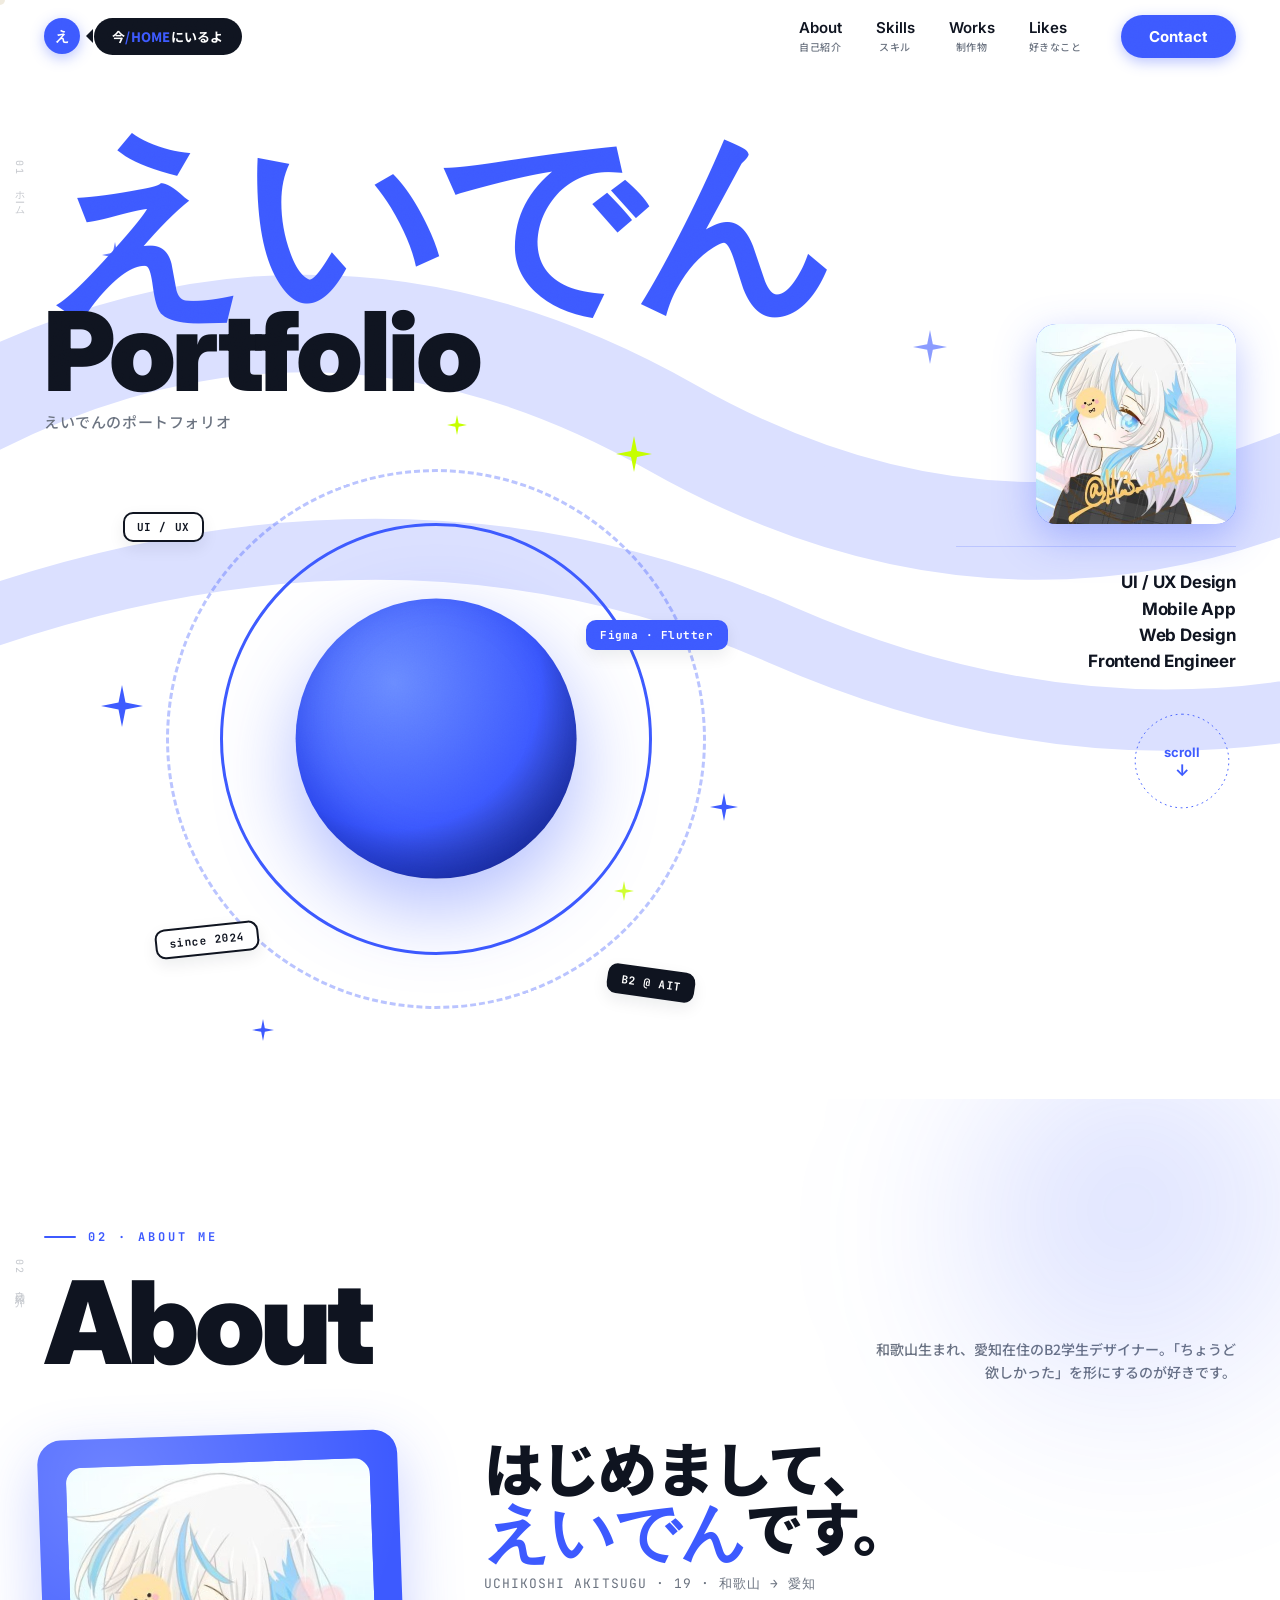
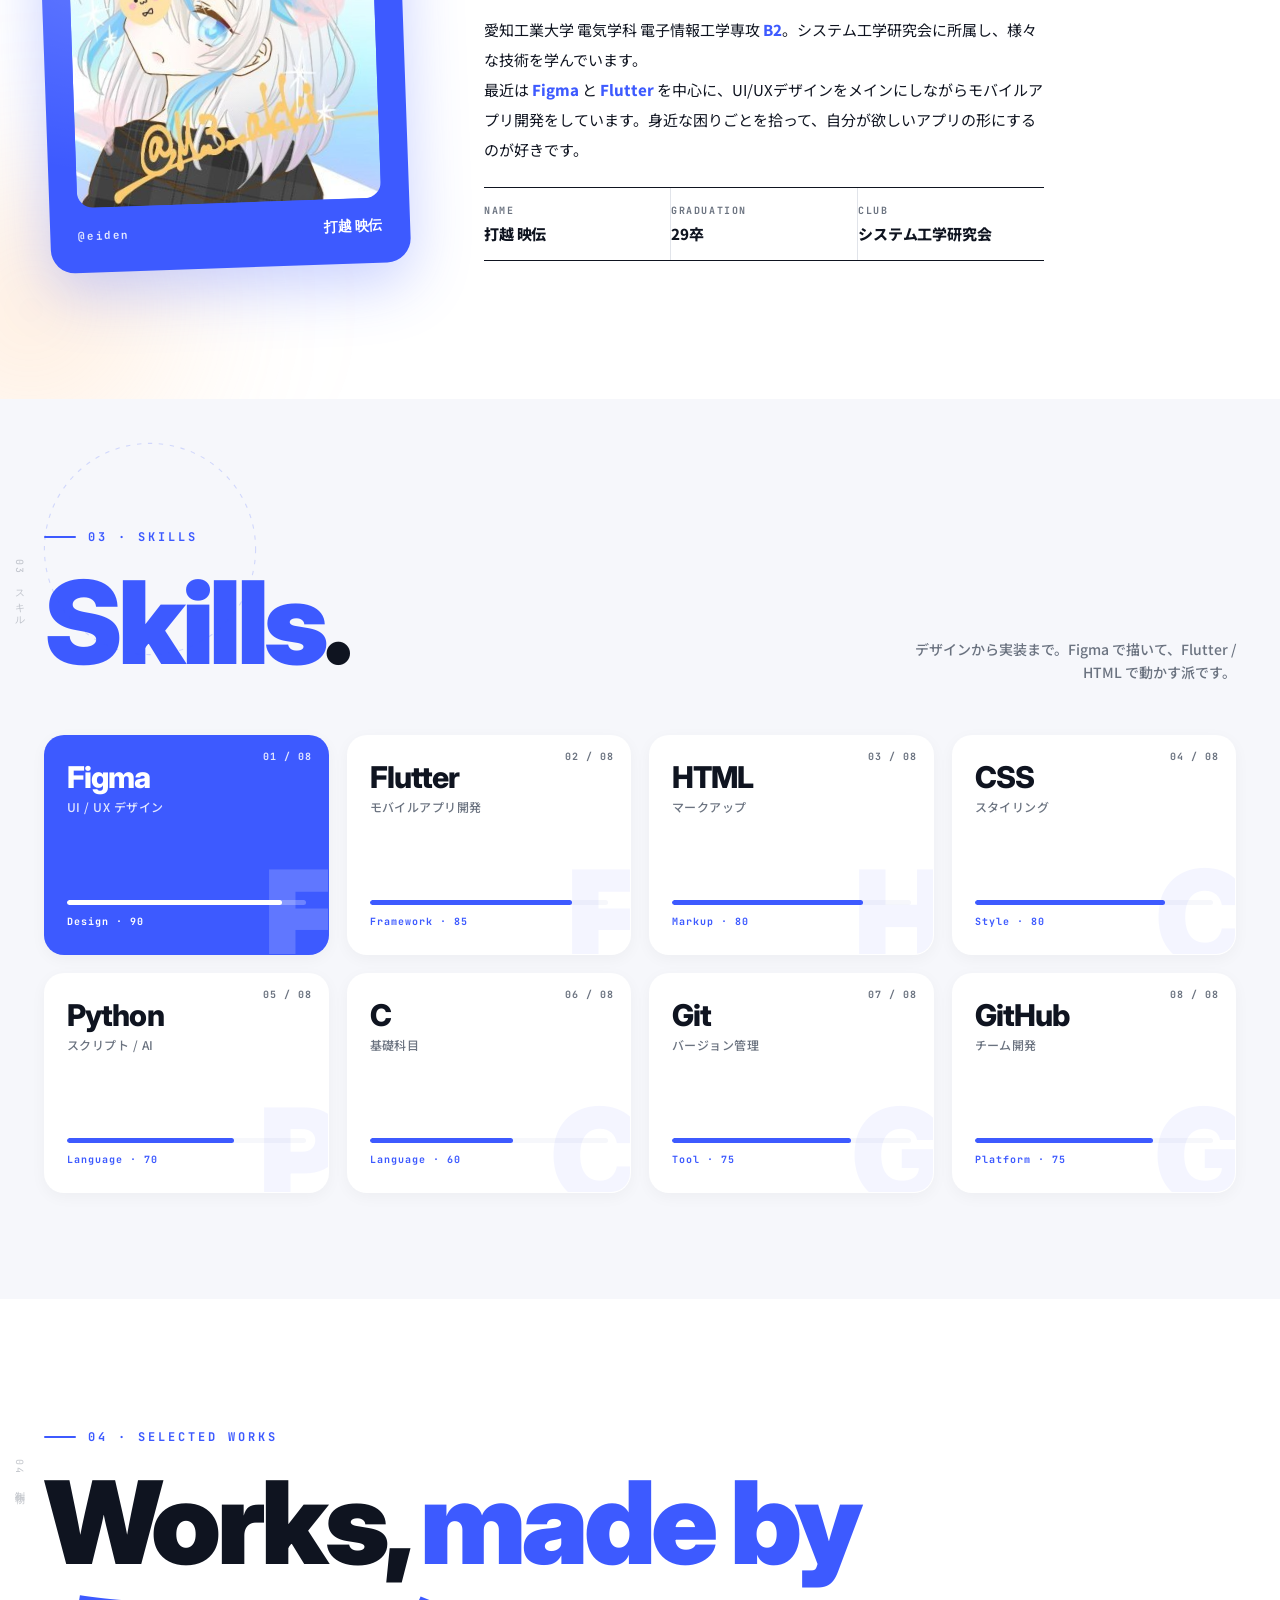
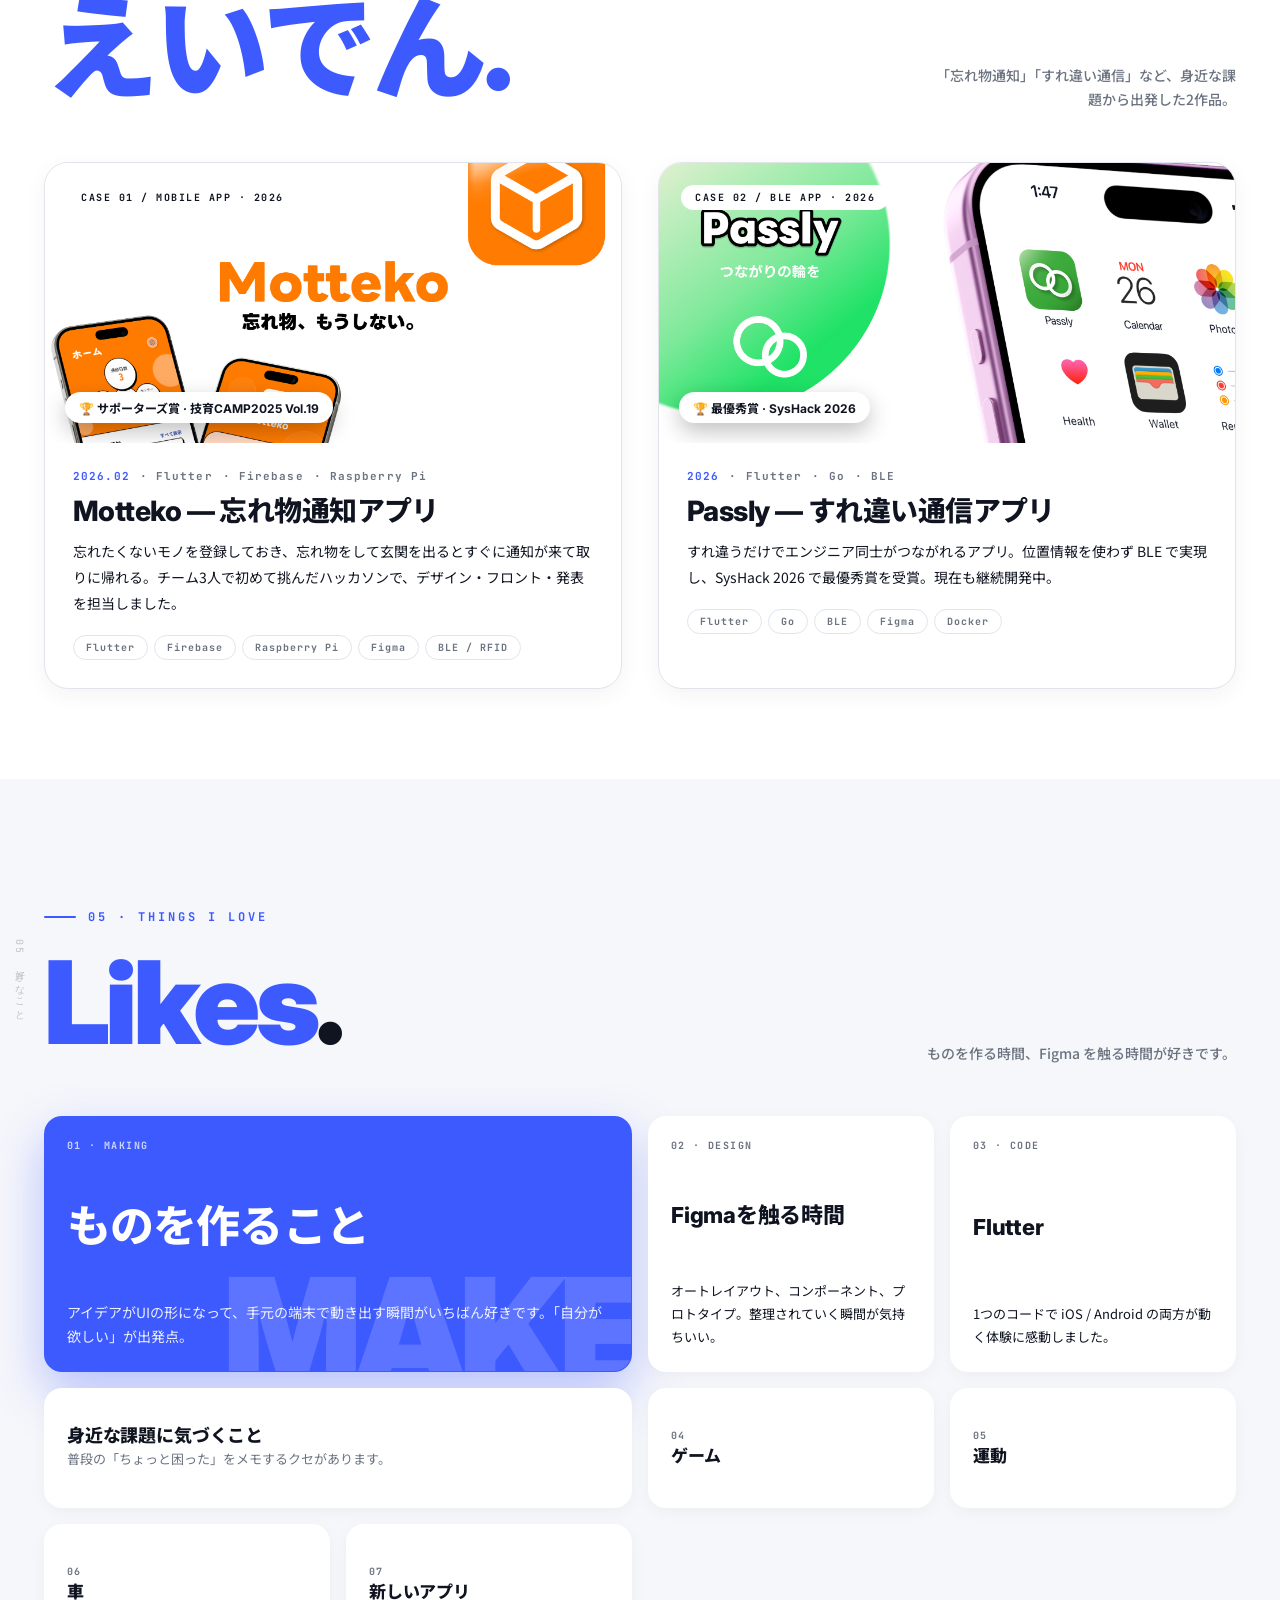
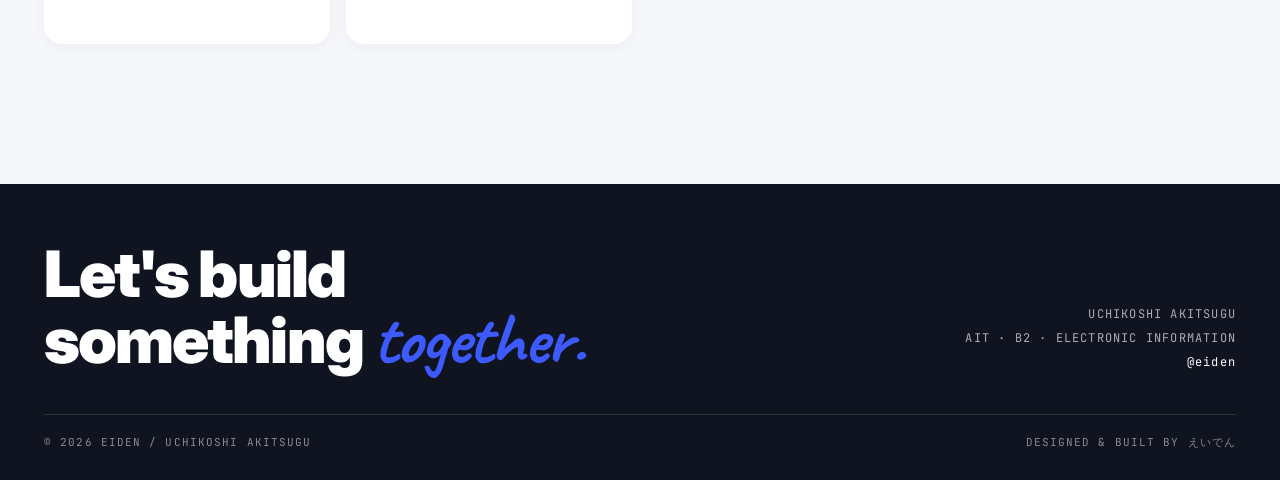
==== commit ef5840e2: "Passly紹介ページを追加し、メインページのカードからリンク Co-Authored-By: Claude Opus 4.6 <noreply@anthropic.com>" ====
--- a/index.html
+++ b/index.html
@@ -165,18 +165,19 @@
       </div>
     </a>
 
-    <article class="work w2">
+    <a href="pages/passly.html" class="work w2">
       <div class="cover">
         <img class="cover-img" src="assets/images/passly-cover.png" alt="Passly — つながりの輪を">
-        <div class="badge">CASE 02 / BLE APP</div>
+        <div class="badge">CASE 02 / BLE APP · 2026</div>
+        <div class="award">🏆 最優秀賞 · SysHack 2026</div>
       </div>
       <div class="body">
-        <div class="meta"><b>2026</b><span>· Flutter</span><span>· BLE</span></div>
+        <div class="meta"><b>2026</b><span>· Flutter</span><span>· Go</span><span>· BLE</span></div>
         <h3>Passly — すれ違い通信アプリ</h3>
-        <p>近くにいるユーザー同士が Bluetooth Low Energy を通じて自動的にすれ違い、プロフィールや一言メッセージを交換。街で「ニアミス」した人とふっと繋がる体験をデザインしました。</p>
-        <div class="chips"><span>Flutter</span><span>BLE</span><span>Figma</span><span>UX Research</span></div>
-      </div>
-    </article>
+        <p>すれ違うだけでエンジニア同士がつながれるアプリ。位置情報を使わず BLE で実現し、SysHack 2026 で最優秀賞を受賞。現在も継続開発中。</p>
+        <div class="chips"><span>Flutter</span><span>Go</span><span>BLE</span><span>Figma</span><span>Docker</span></div>
+      </div>
+    </a>
   </div>
 </section>
 
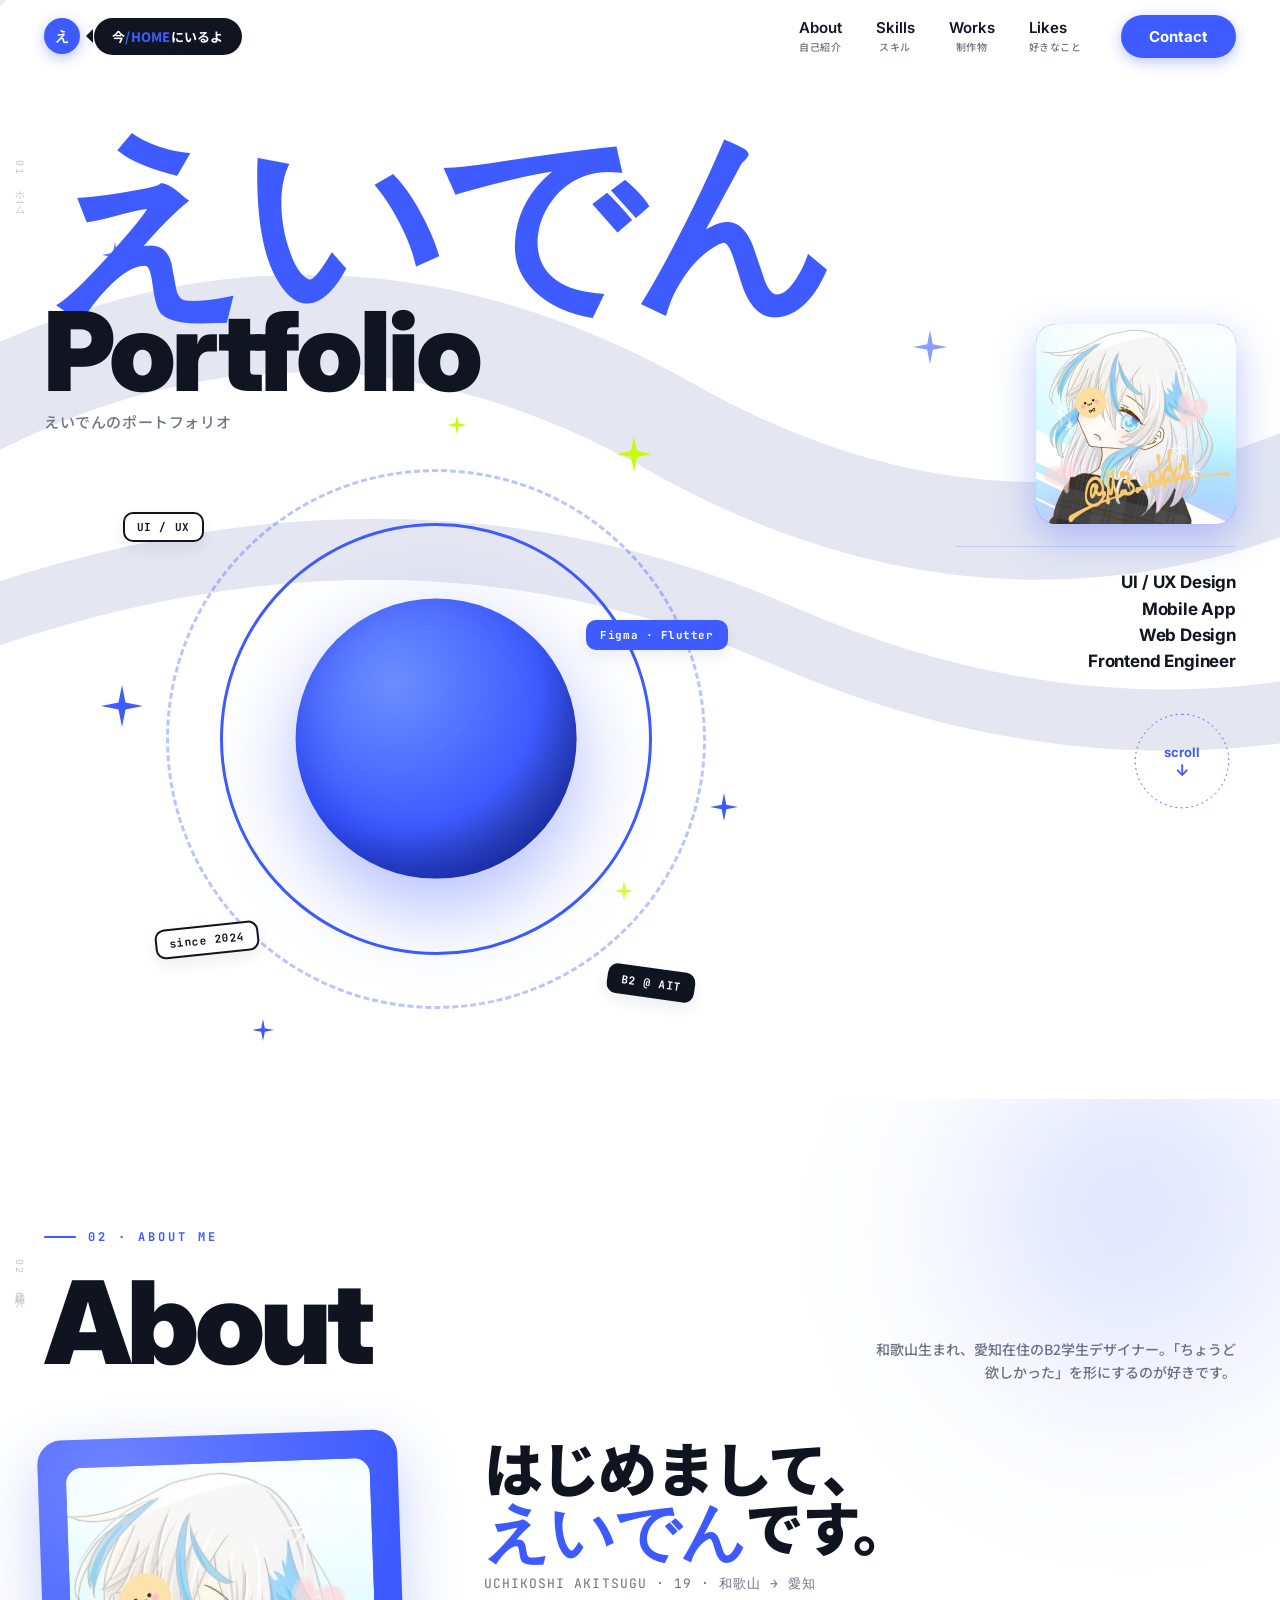
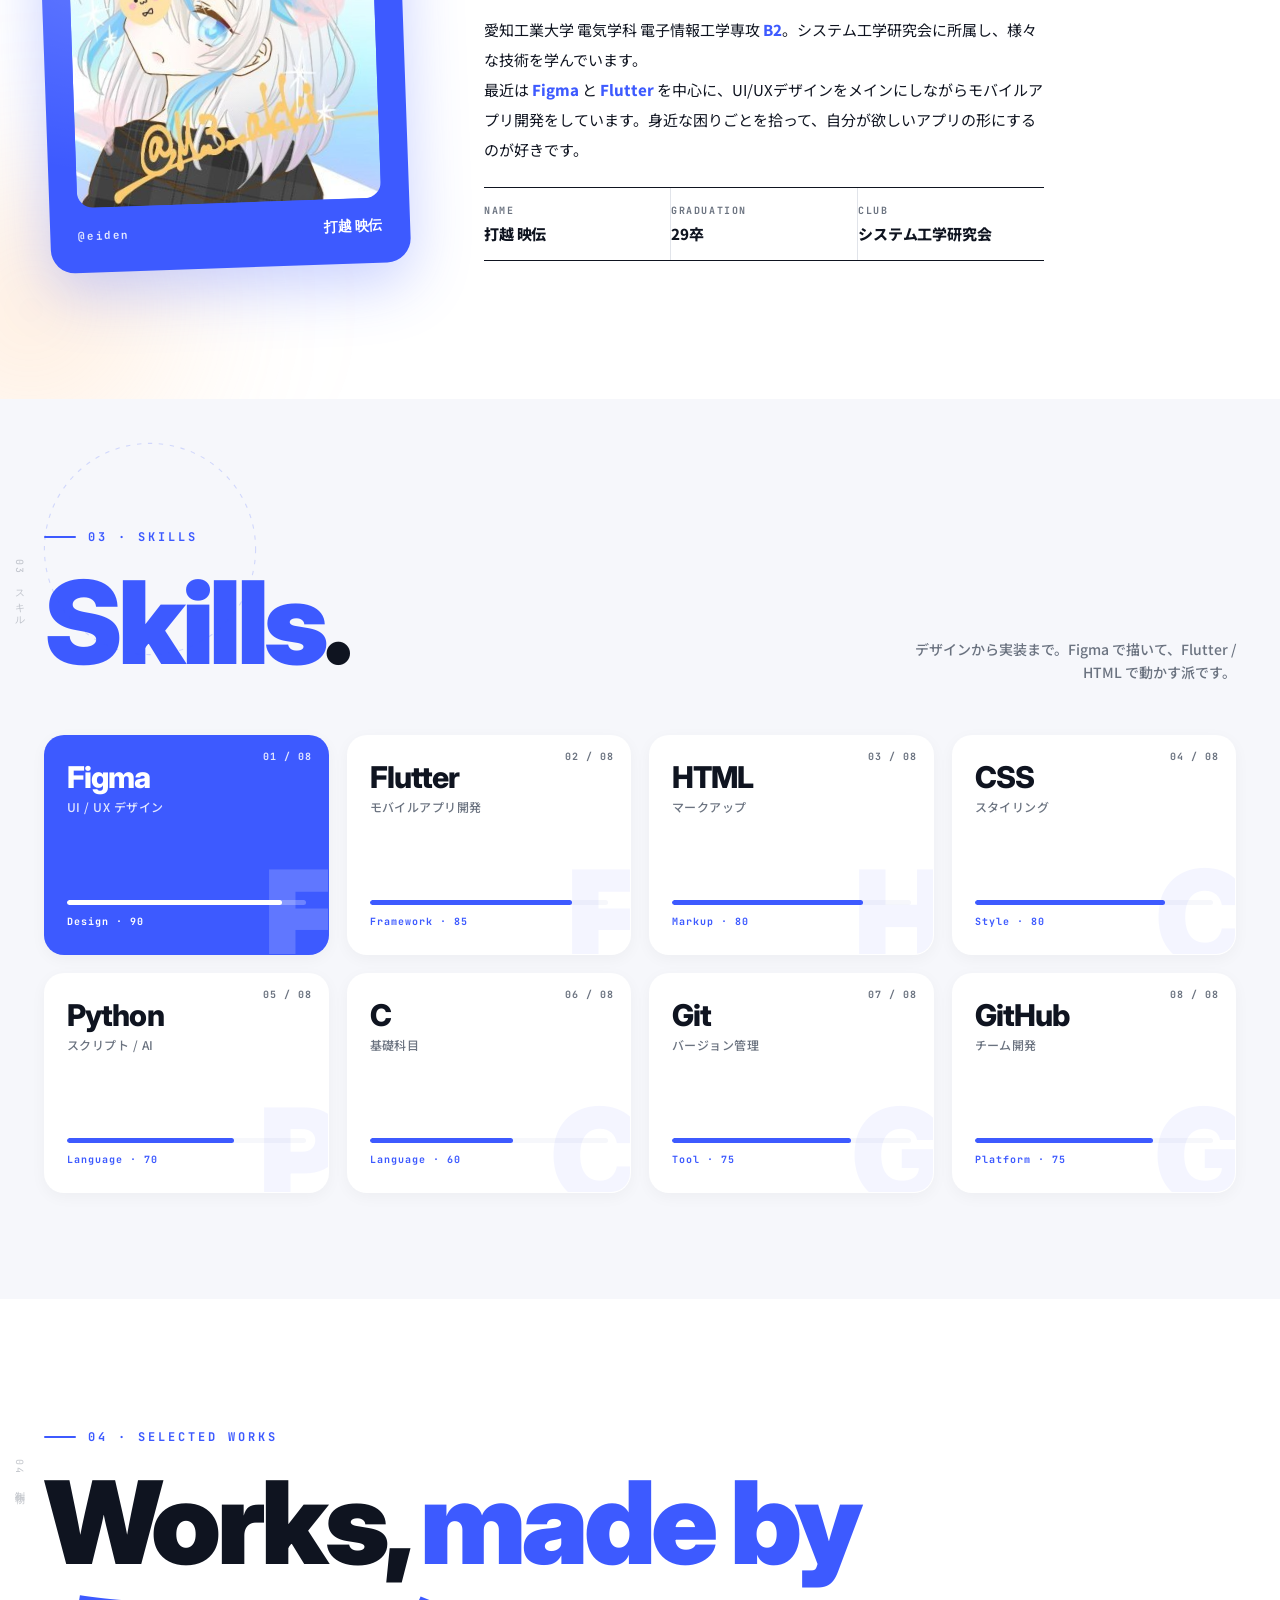
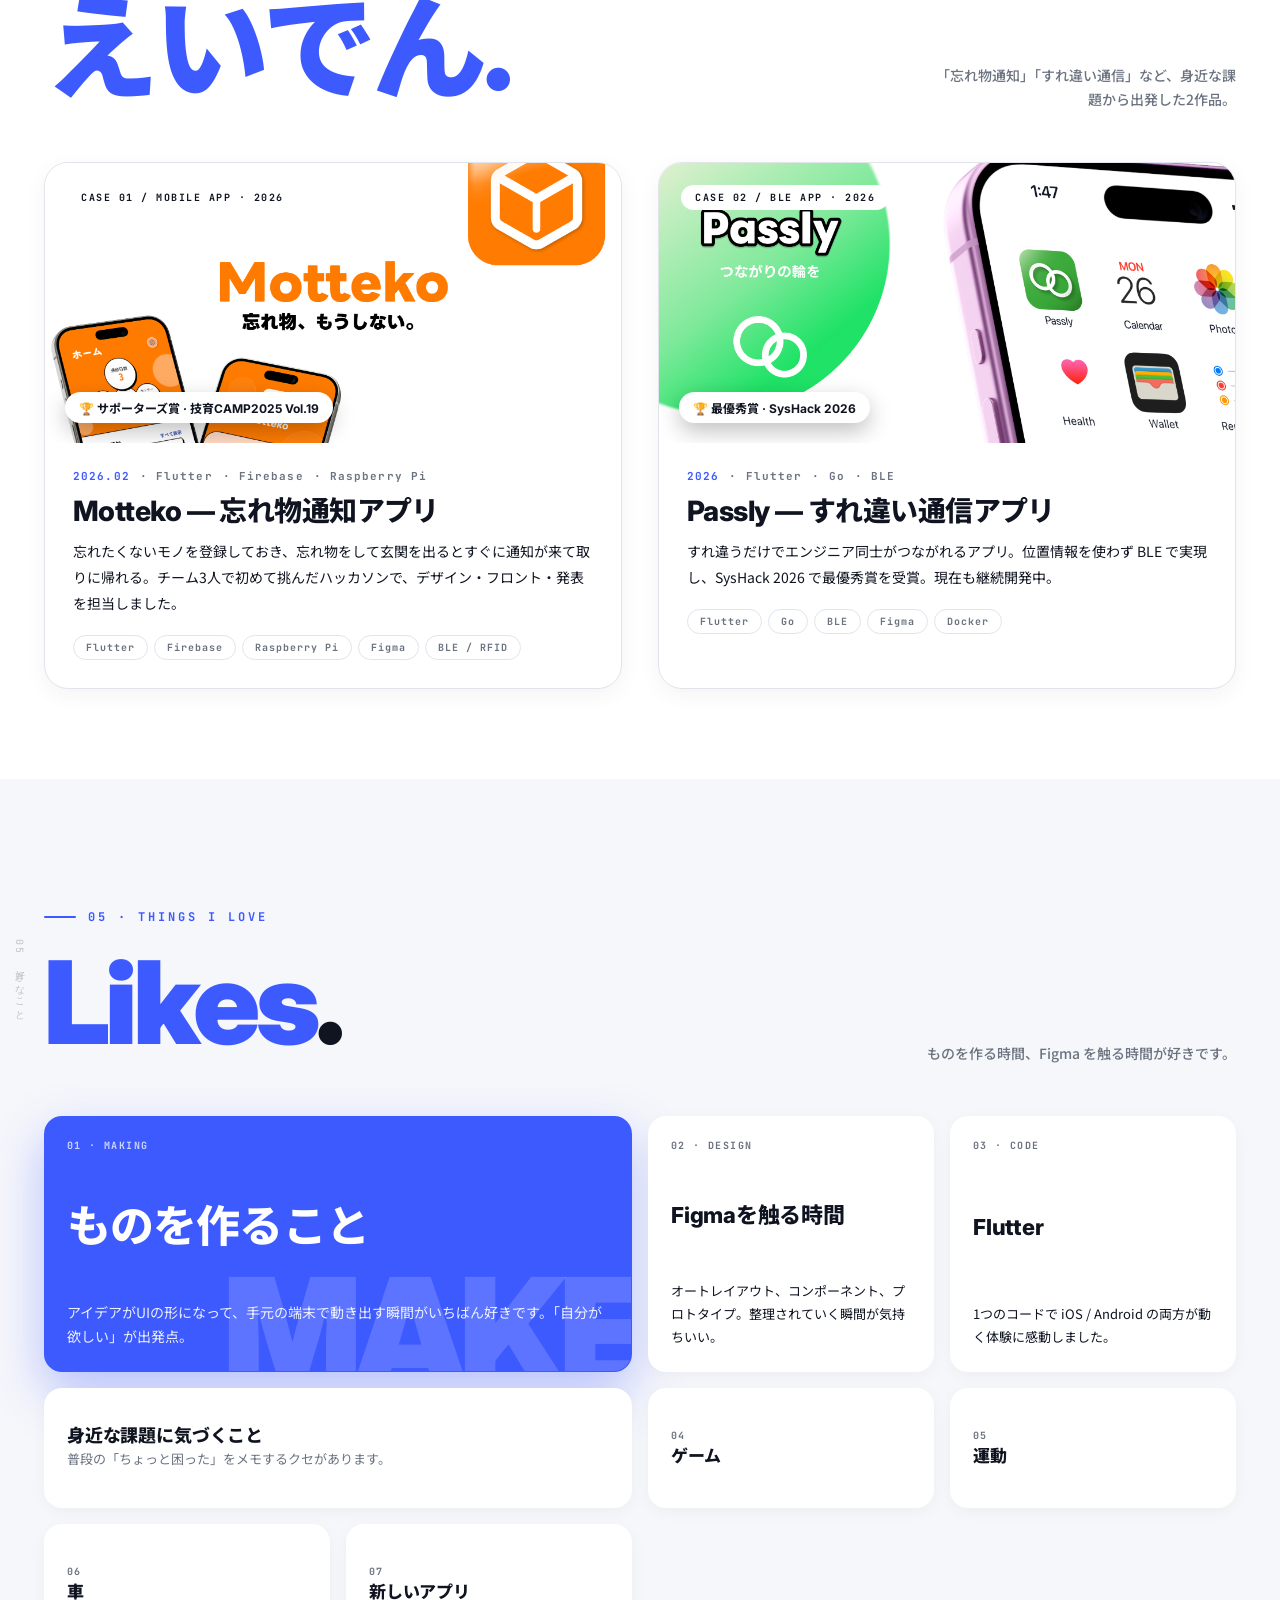
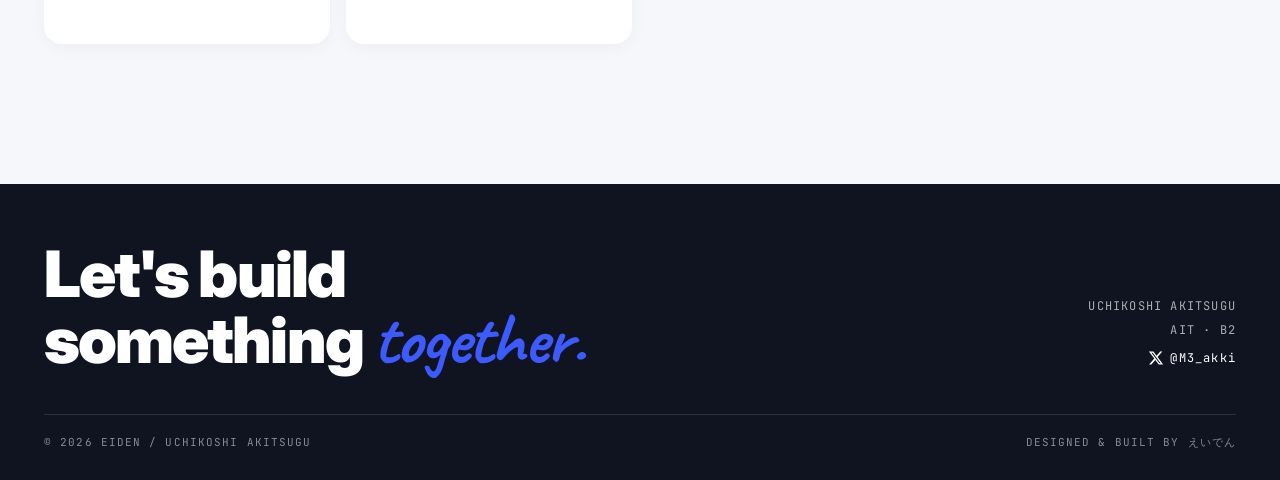
==== commit 54b75c62: "フッターにXリンクを追加、背景ウェーブの色と透明度を調整 Co-Authored-By: Claude Opus 4.6 <noreply@anthropic.com>" ====
--- a/index.html
+++ b/index.html
@@ -32,8 +32,8 @@
 
   <!-- Background waves -->
   <svg class="home-bg" viewBox="0 0 1400 900" preserveAspectRatio="none" aria-hidden="true" style="height:100%">
-    <path class="wave"   d="M-50,350 Q250,180 550,350 T1150,350 T1750,350" fill="none" stroke="#DBE0FF" stroke-width="80" stroke-linecap="round" opacity="1"/>
-    <path class="wave-2" d="M-50,520 Q320,380 640,520 T1260,520 T1860,520" fill="none" stroke="#DBE0FF" stroke-width="50" stroke-linecap="round" opacity="1"/>
+    <path class="wave"   d="M-50,350 Q250,180 550,350 T1150,350 T1750,350" fill="none" stroke="#E4E7F2" stroke-width="80" stroke-linecap="round" opacity="0.8"/>
+    <path class="wave-2" d="M-50,520 Q320,380 640,520 T1260,520 T1860,520" fill="none" stroke="#E4E7F2" stroke-width="50" stroke-linecap="round" opacity="0.8"/>
   </svg>
 
   <!-- Scattered sparkles -->
@@ -229,8 +229,11 @@
     <h4>Let's build<br/>something <span class="accent">together.</span></h4>
     <div class="right">
       <div>UCHIKOSHI AKITSUGU</div>
-      <div>AIT · B2 · ELECTRONIC INFORMATION</div>
-      <div style="color:#fff">@eiden</div>
+      <div>AIT · B2</div>
+      <a href="https://x.com/M3_akki" target="_blank" rel="noopener" class="x-link">
+        <svg width="16" height="16" viewBox="0 0 24 24" fill="currentColor"><path d="M18.244 2.25h3.308l-7.227 8.26 8.502 11.24H16.17l-5.214-6.817L4.99 21.75H1.68l7.73-8.835L1.254 2.25H8.08l4.713 6.231zm-1.161 17.52h1.833L7.084 4.126H5.117z"/></svg>
+        @M3_akki
+      </a>
     </div>
   </div>
   <div class="copy">
--- a/style.css
+++ b/style.css
@@ -1189,6 +1189,8 @@
 footer h4 { margin: 0; font-family: "Inter", sans-serif; font-size: clamp(40px, 5vw, 72px); font-weight: 900; letter-spacing: -.03em; line-height: .95 }
 footer h4 .accent { color: var(--blue); font-family: "Caveat", cursive; font-size: 1.15em; font-weight: 700 }
 footer .right { text-align: right; font-family: "JetBrains Mono", monospace; font-size: 12px; color: rgba(255, 255, 255, .65); letter-spacing: .1em; line-height: 2 }
+footer .x-link { display: inline-flex; align-items: center; gap: 6px; color: #fff; transition: opacity .2s; margin-top: 4px }
+footer .x-link:hover { opacity: .7 }
 footer .copy { border-top: 1px solid rgba(255, 255, 255, .12); max-width: 1400px; margin: 40px auto 0; padding-top: 20px; display: flex; justify-content: space-between; font-family: "JetBrains Mono", monospace; font-size: 11px; color: rgba(255, 255, 255, .5); letter-spacing: .1em }
 
 
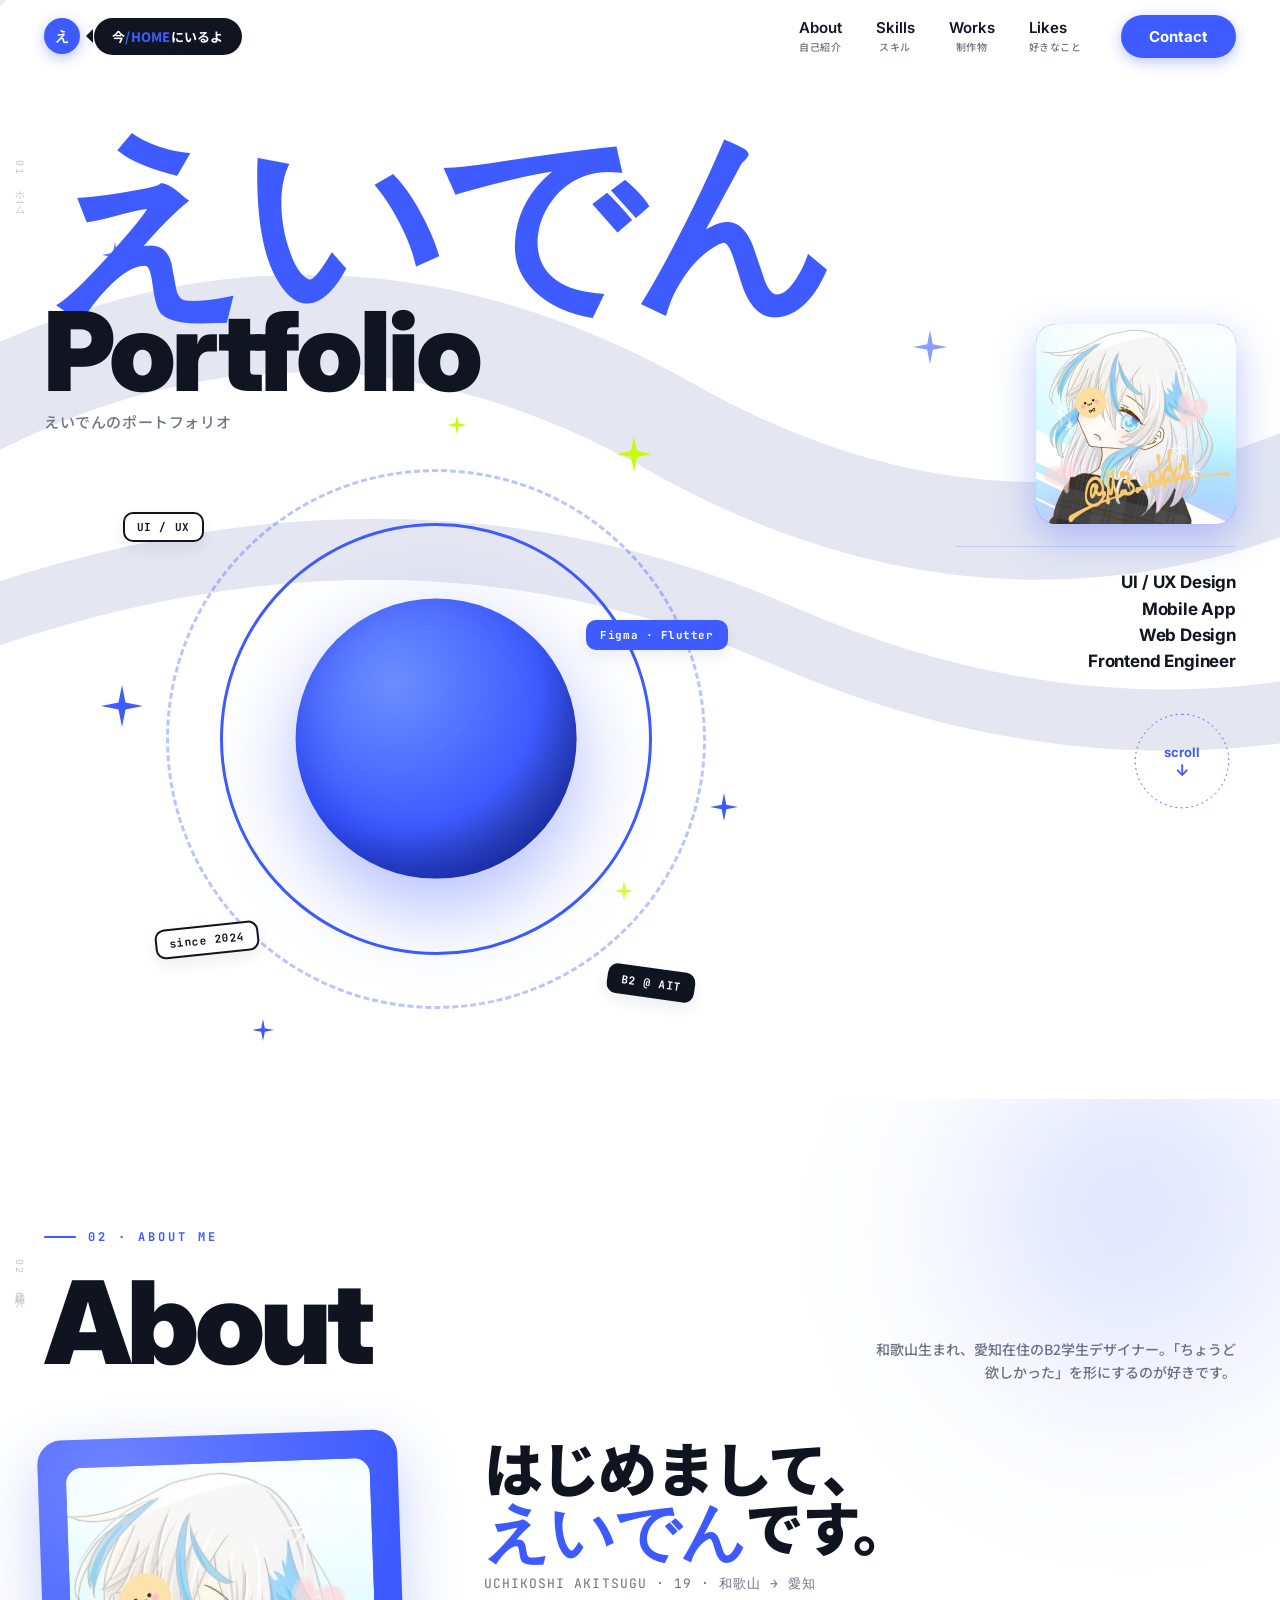
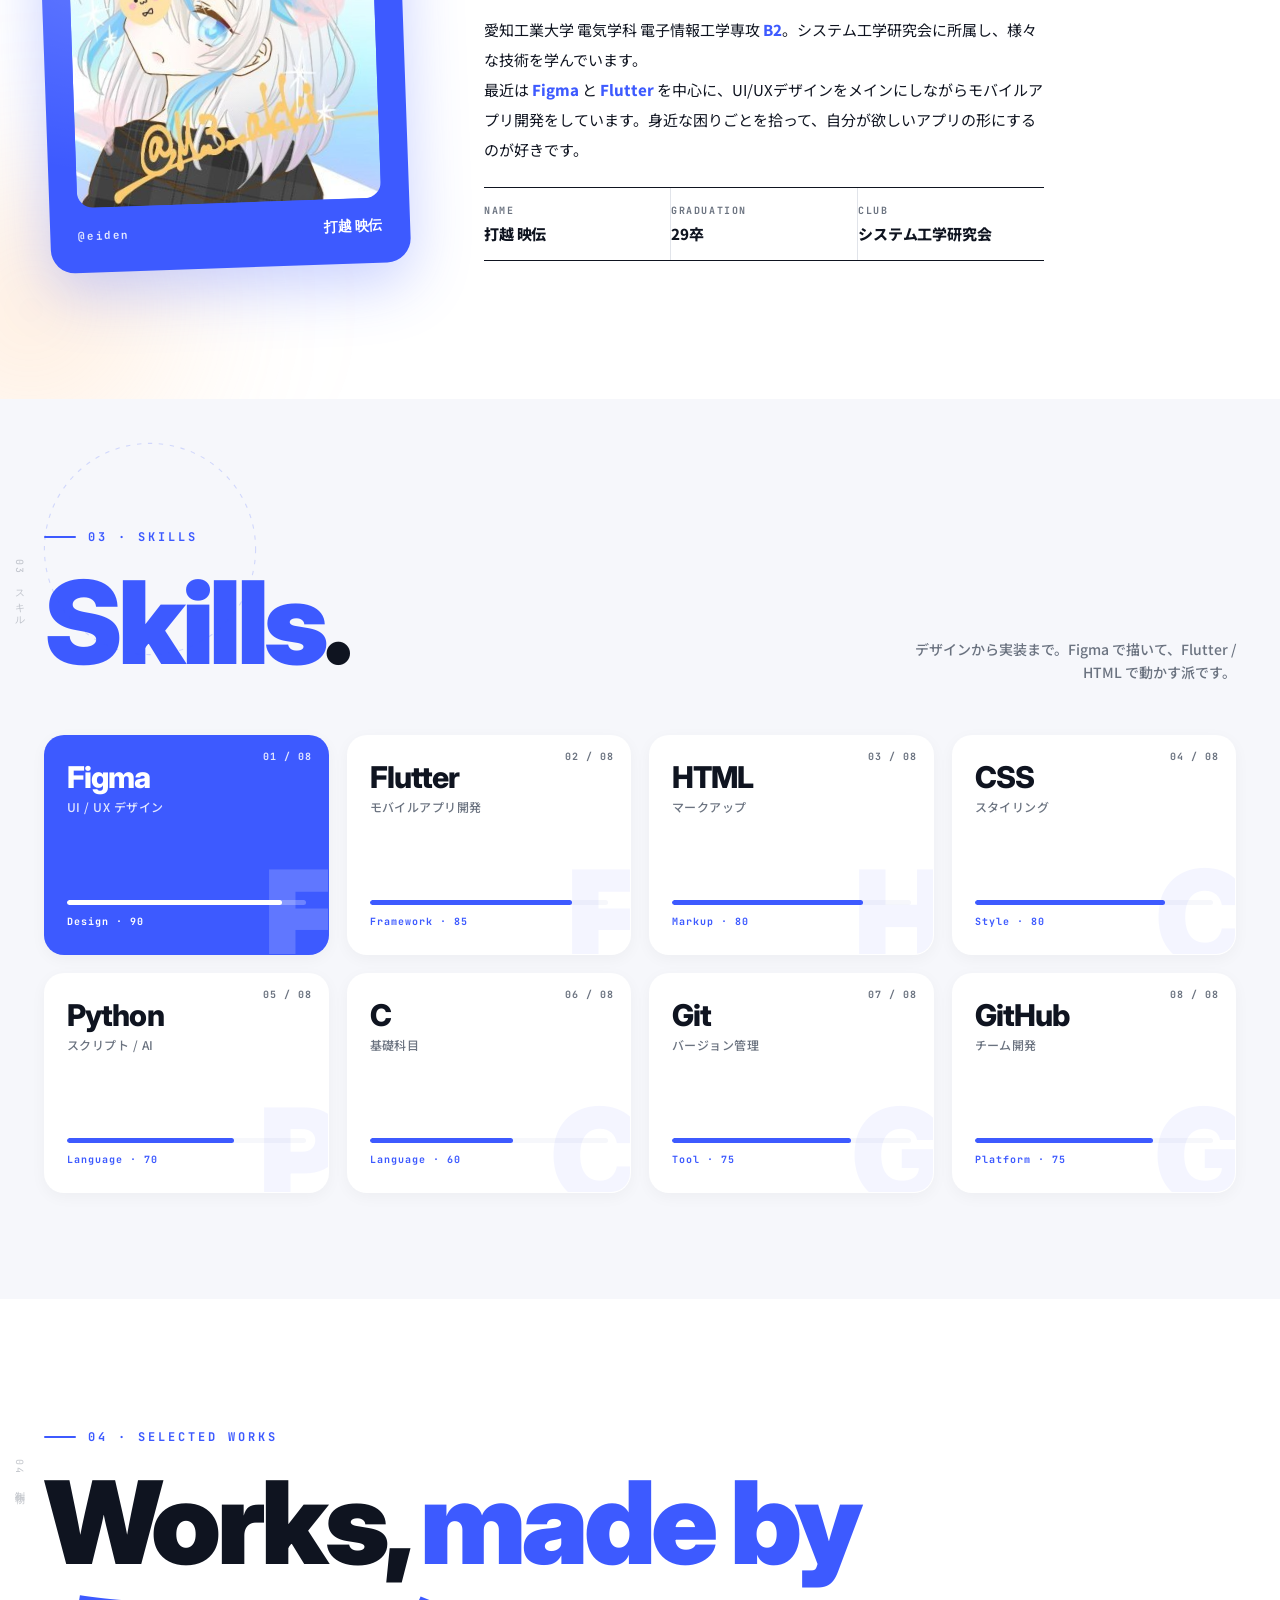
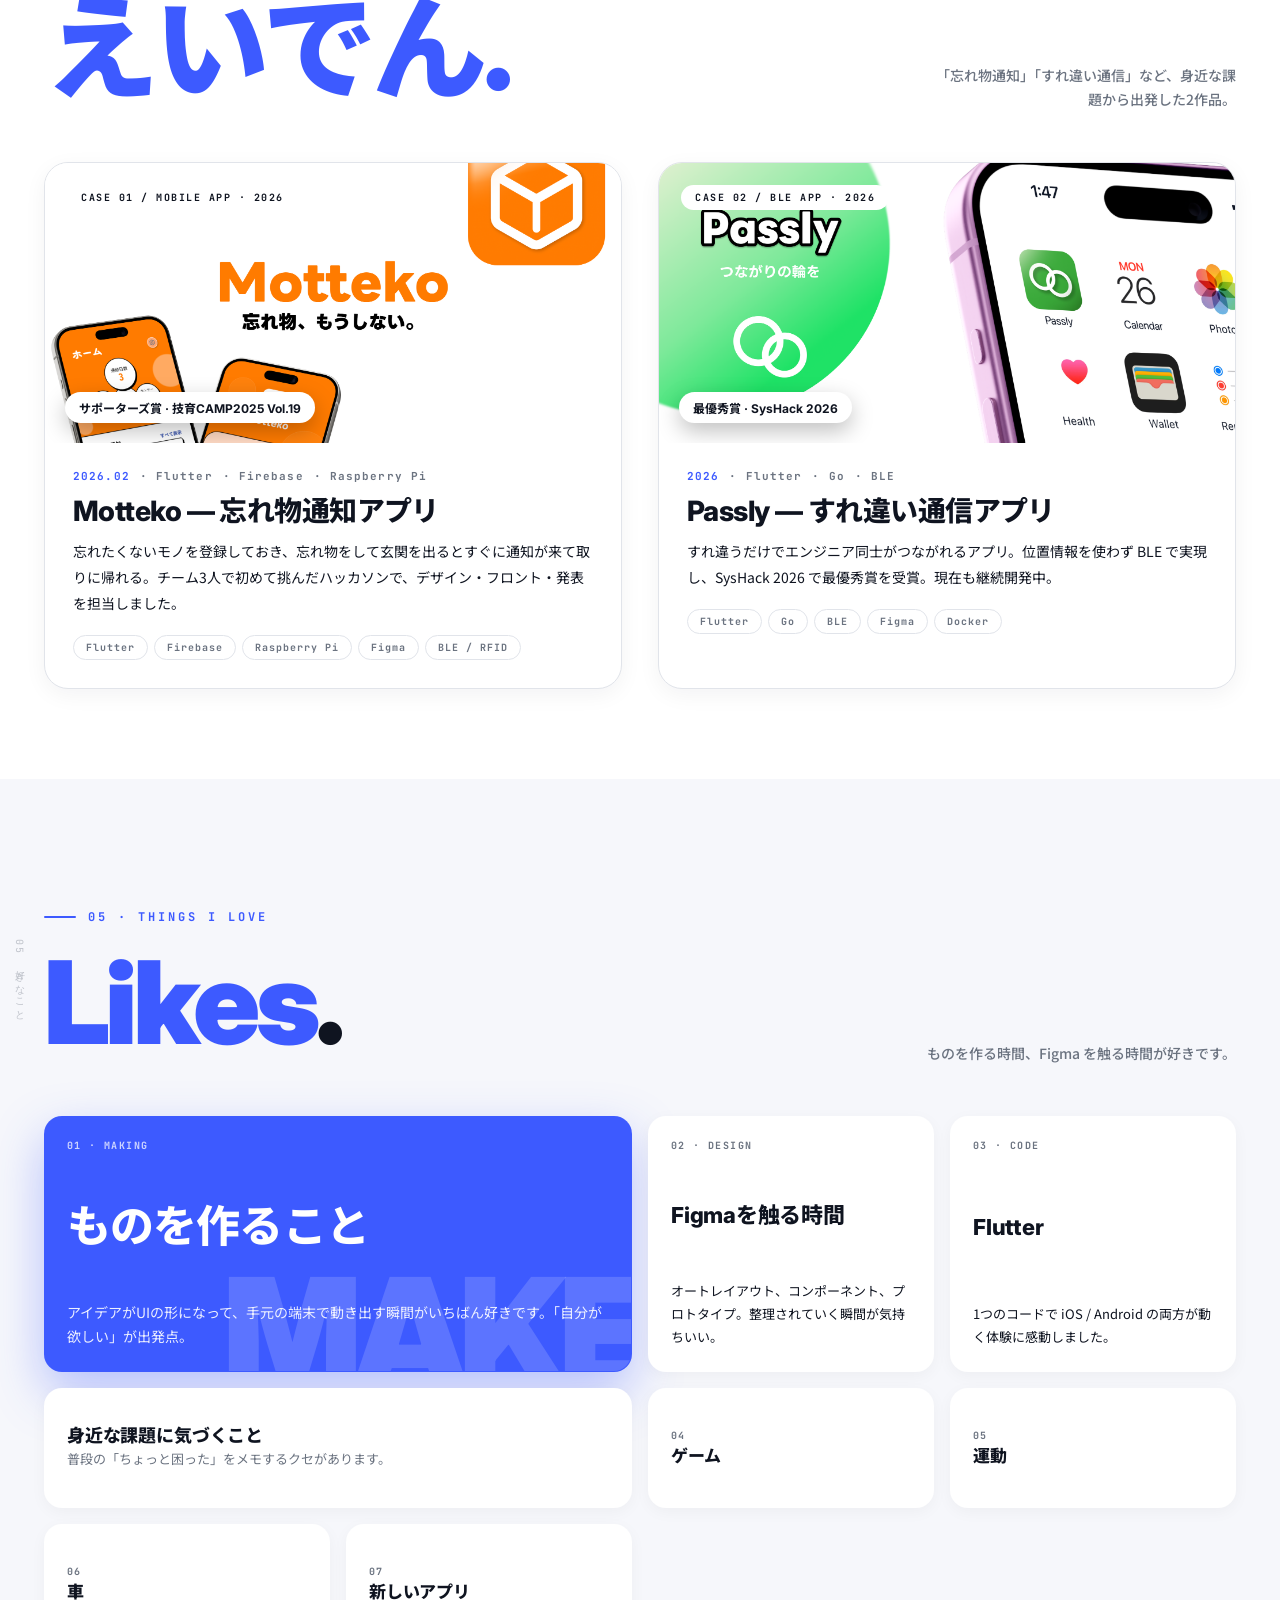
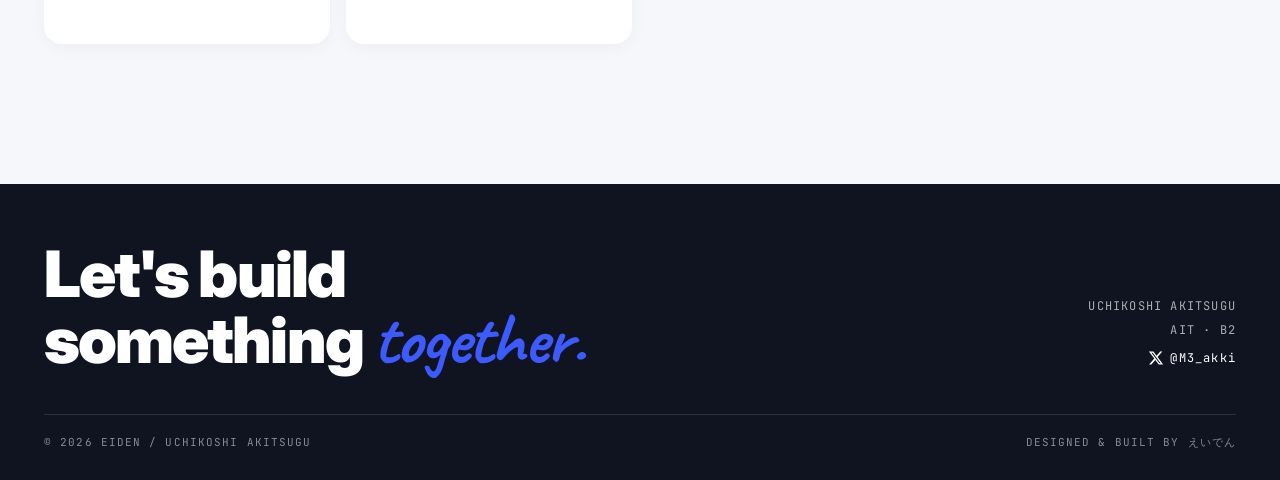
==== commit f1604ae3: "全ページから絵文字を削除 Co-Authored-By: Claude Opus 4.6 <noreply@anthropic.com>" ====
--- a/index.html
+++ b/index.html
@@ -155,7 +155,7 @@
       <div class="cover">
         <img class="cover-img" src="assets/images/motteko-cover.png" alt="Motteko — 忘れ物、もうしない。">
         <div class="badge">CASE 01 / MOBILE APP · 2026</div>
-        <div class="award">🏆 サポーターズ賞 · 技育CAMP2025 Vol.19</div>
+        <div class="award">サポーターズ賞 · 技育CAMP2025 Vol.19</div>
       </div>
       <div class="body">
         <div class="meta"><b>2026.02</b><span>· Flutter</span><span>· Firebase</span><span>· Raspberry&nbsp;Pi</span></div>
@@ -169,7 +169,7 @@
       <div class="cover">
         <img class="cover-img" src="assets/images/passly-cover.png" alt="Passly — つながりの輪を">
         <div class="badge">CASE 02 / BLE APP · 2026</div>
-        <div class="award">🏆 最優秀賞 · SysHack 2026</div>
+        <div class="award">最優秀賞 · SysHack 2026</div>
       </div>
       <div class="body">
         <div class="meta"><b>2026</b><span>· Flutter</span><span>· Go</span><span>· BLE</span></div>
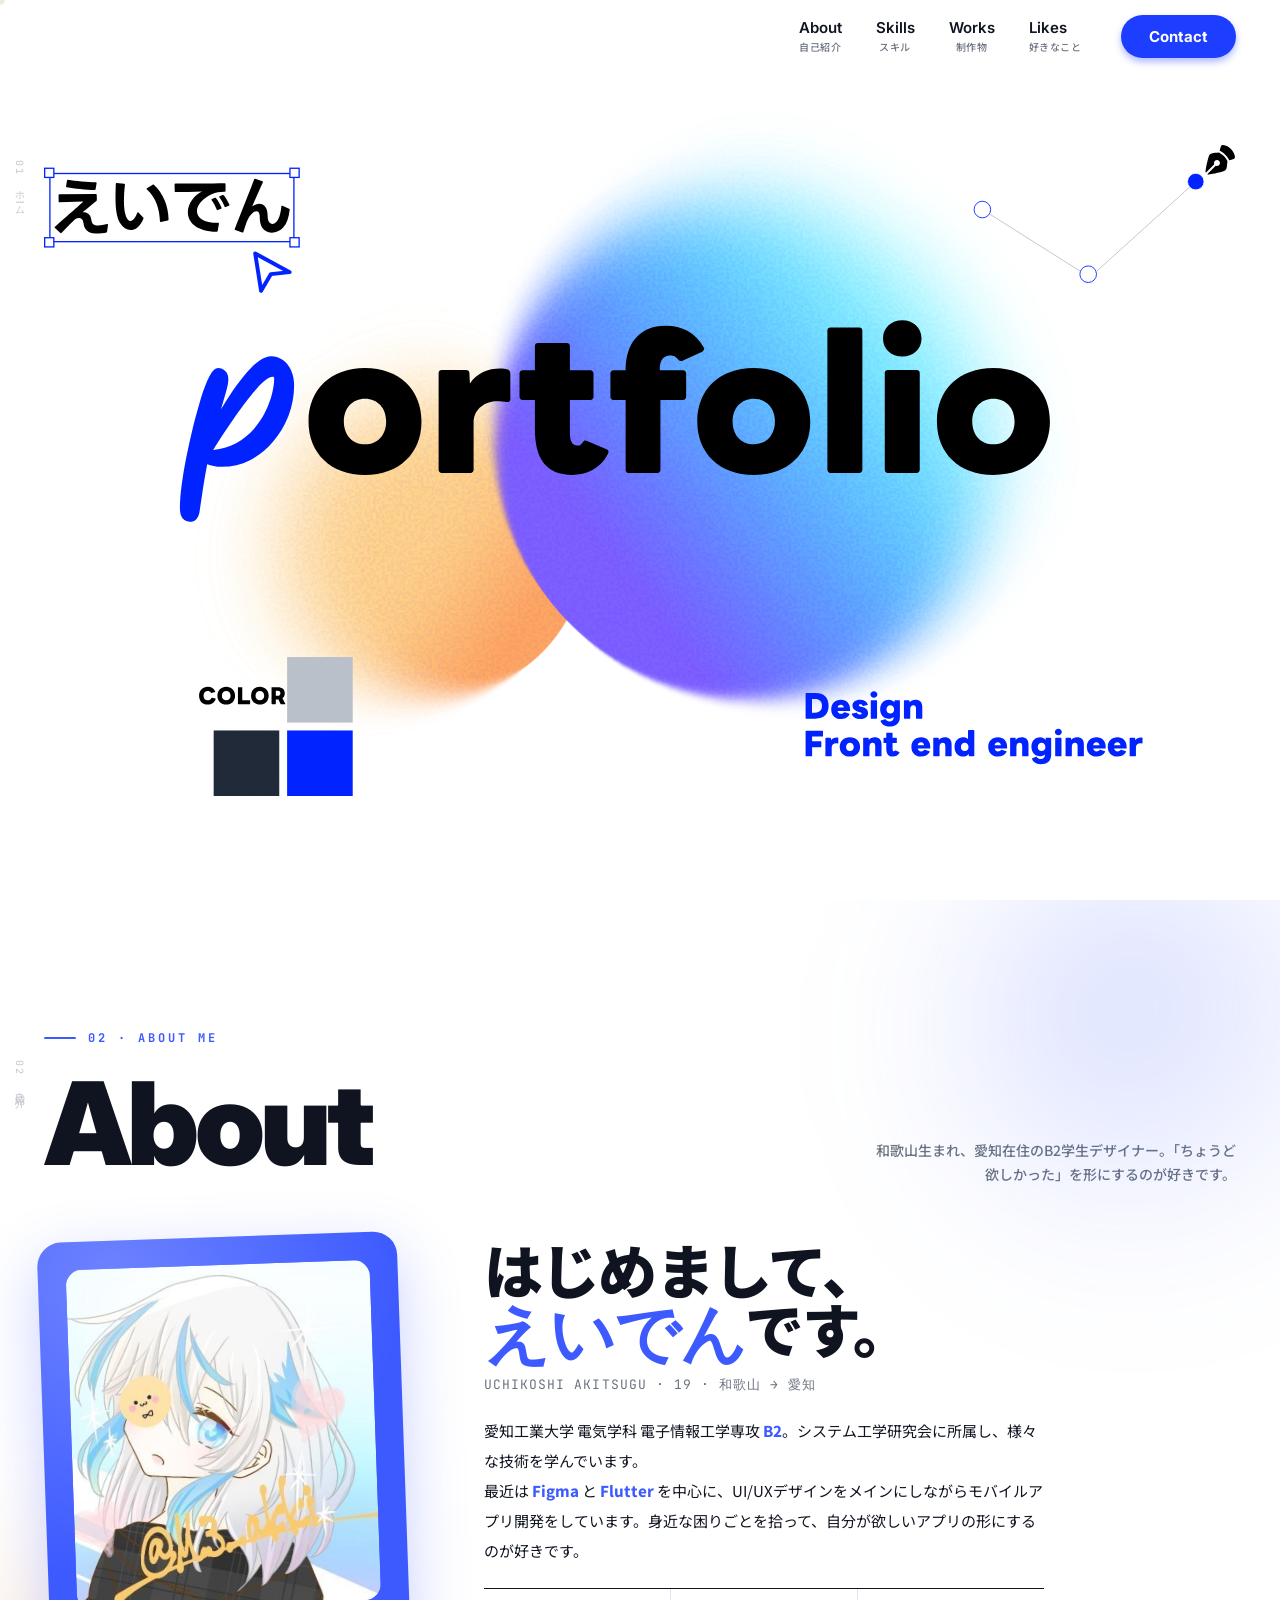
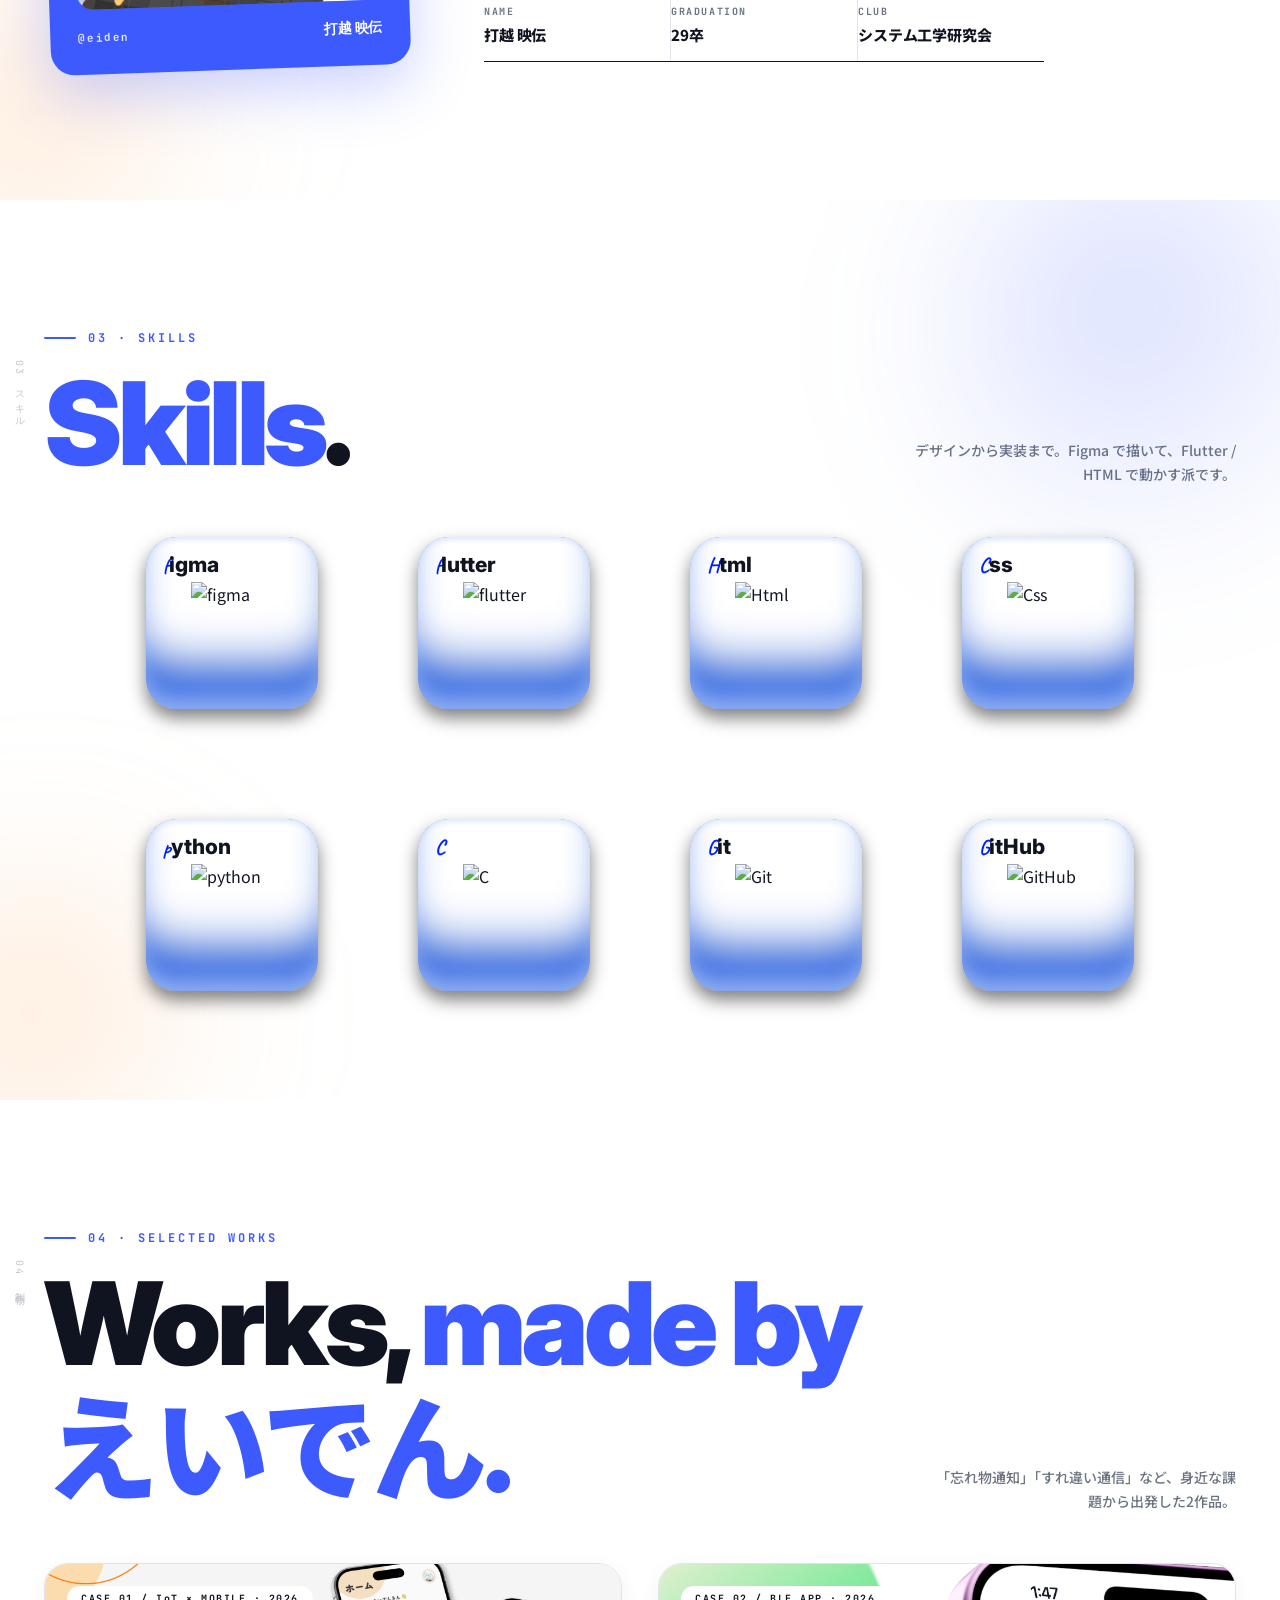
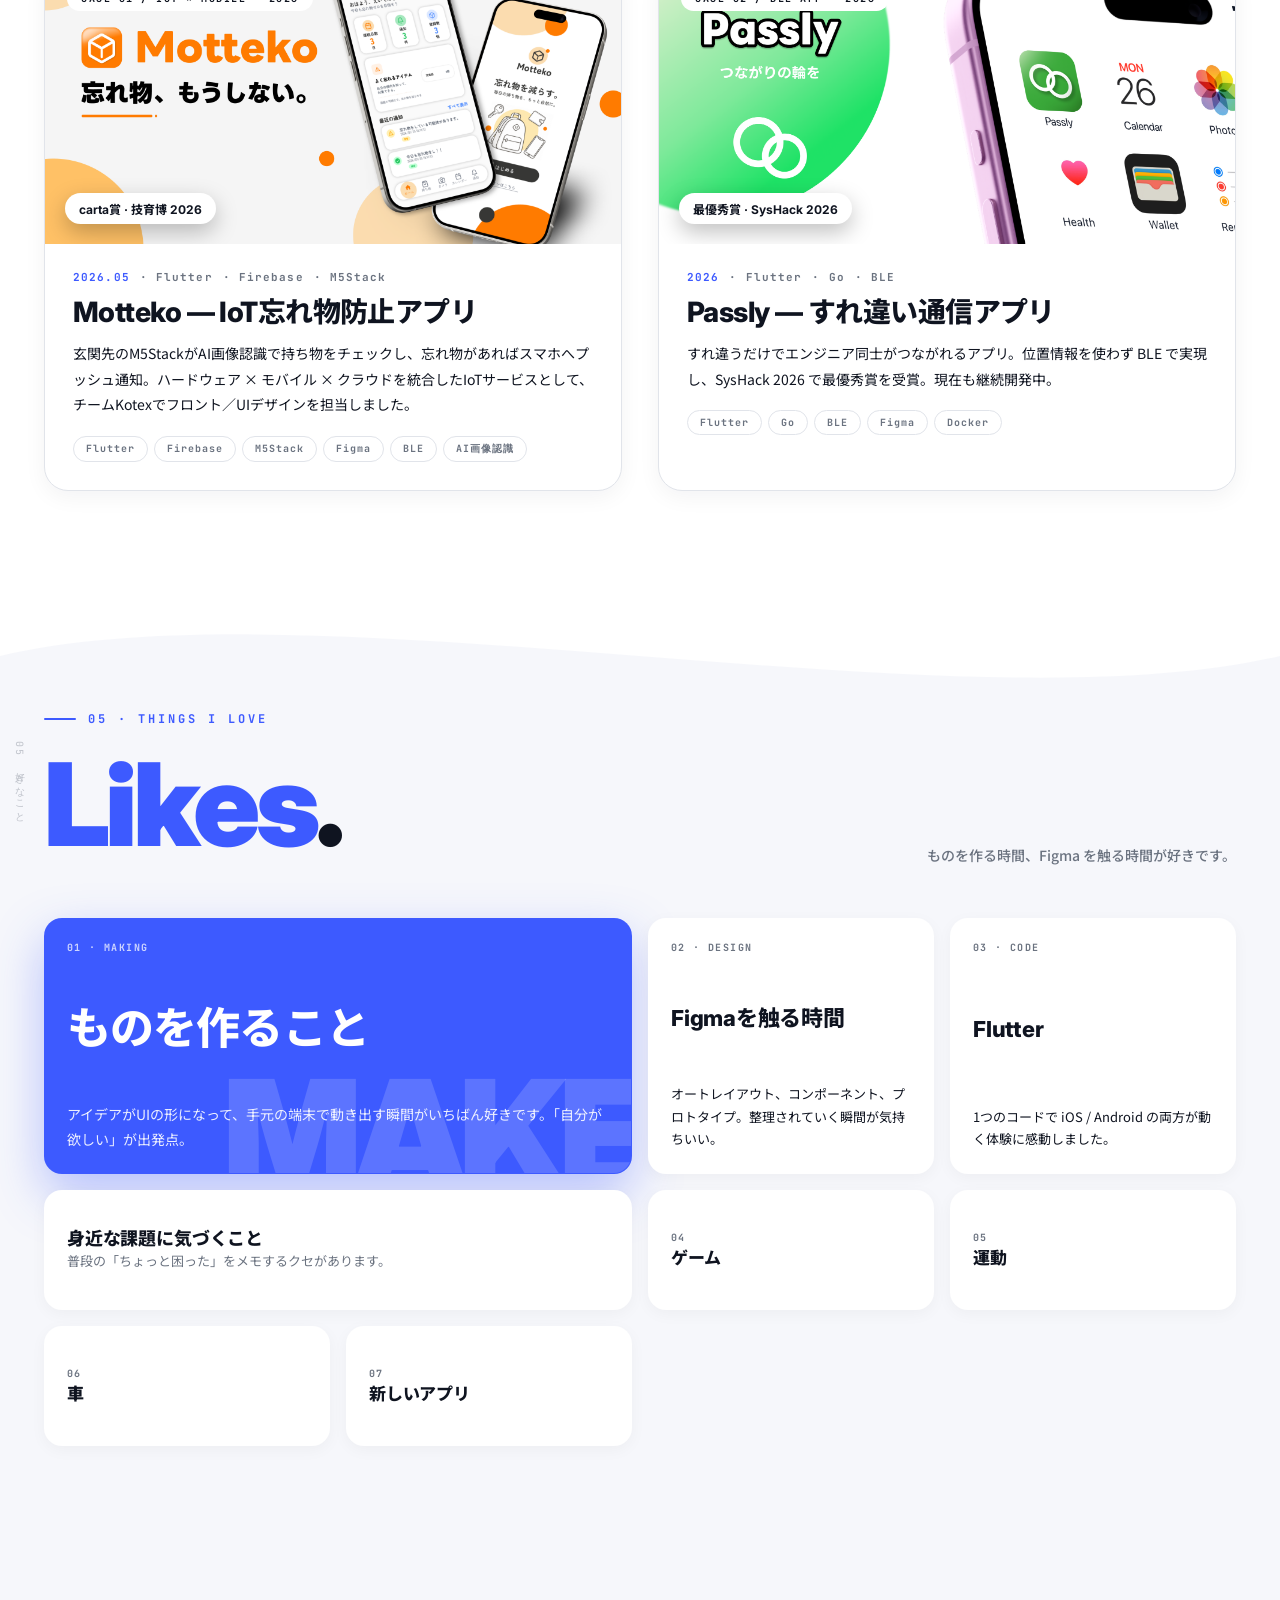
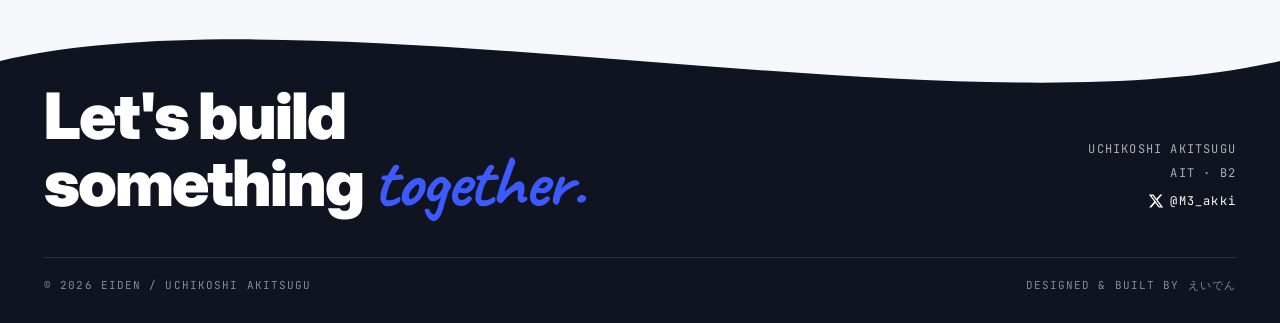
==== commit 1e2d3803: "ホーム画面をSVG画像化、Mottekoページを技育博carta賞受賞内容に更新 - ホームのヒーローを単一SVG画像（hero-section.svg）に置き換え、背景にグラデーションブロブを追加 " ====
--- a/index.html
+++ b/index.html
@@ -13,10 +13,6 @@
 
 <!-- ============ HEADER ============ -->
 <header class="header">
-  <div class="left">
-    <div class="dot">え</div>
-    <div class="here" id="hereChip">今<span class="cur">/HOME</span>にいるよ</div>
-  </div>
   <nav class="nav" id="nav">
     <a data-sec="about">About<span class="jp">自己紹介</span></a>
     <a data-sec="skills">Skills<span class="jp">スキル</span></a>
@@ -29,64 +25,11 @@
 
 <!-- ============ HOME ============ -->
 <section class="panel" id="home" data-screen-label="01 ホーム">
-
-  <!-- Background waves -->
-  <svg class="home-bg" viewBox="0 0 1400 900" preserveAspectRatio="none" aria-hidden="true" style="height:100%">
-    <path class="wave"   d="M-50,350 Q250,180 550,350 T1150,350 T1750,350" fill="none" stroke="#E4E7F2" stroke-width="80" stroke-linecap="round" opacity="0.8"/>
-    <path class="wave-2" d="M-50,520 Q320,380 640,520 T1260,520 T1860,520" fill="none" stroke="#E4E7F2" stroke-width="50" stroke-linecap="round" opacity="0.8"/>
-  </svg>
-
-  <!-- Scattered sparkles -->
-  <div class="deco-spark" style="left:8%;top:22%;width:26px;height:26px"><svg viewBox="0 0 24 24" fill="currentColor"><path d="M12 0 L14 10 L24 12 L14 14 L12 24 L10 14 L0 12 L10 10 Z"/></svg></div>
-  <div class="deco-spark" style="right:26%;top:30%;width:34px;height:34px;color:var(--blue);opacity:.6"><svg viewBox="0 0 24 24" fill="currentColor"><path d="M12 0 L14 10 L24 12 L14 14 L12 24 L10 14 L0 12 L10 10 Z"/></svg></div>
-  <div class="deco-spark" style="left:48%;bottom:18%;width:20px;height:20px;color:var(--lime)"><svg viewBox="0 0 24 24" fill="currentColor"><path d="M12 0 L14 10 L24 12 L14 14 L12 24 L10 14 L0 12 L10 10 Z"/></svg></div>
-
-  <div class="home-wrap">
-    <div>
-      <div class="home-title">
-        えいでん
-        <span class="line2">Portfolio<small class="home-sub">えいでんのポートフォリオ</small></span>
-      </div>
-
-      <!-- Geometric mascot -->
-      <div class="mascot">
-        <div class="ring r2"></div>
-        <div class="ring"></div>
-        <div class="core"></div>
-        <div class="letter"></div>
-        <div class="chip c1">UI / UX</div>
-        <div class="chip c2">Figma · Flutter</div>
-        <div class="chip c3">since 2024</div>
-        <div class="chip c4">B2 @ AIT</div>
-
-        <div class="spark s1"><svg viewBox="0 0 24 24" fill="currentColor"><path d="M12 0 L14 10 L24 12 L14 14 L12 24 L10 14 L0 12 L10 10 Z"/></svg></div>
-        <div class="spark s2"><svg viewBox="0 0 24 24" fill="currentColor"><path d="M12 0 L14 10 L24 12 L14 14 L12 24 L10 14 L0 12 L10 10 Z"/></svg></div>
-        <div class="spark s3" style="color:var(--lime)"><svg viewBox="0 0 24 24" fill="currentColor"><path d="M12 0 L14 10 L24 12 L14 14 L12 24 L10 14 L0 12 L10 10 Z"/></svg></div>
-        <div class="spark s4"><svg viewBox="0 0 24 24" fill="currentColor"><path d="M12 0 L14 10 L24 12 L14 14 L12 24 L10 14 L0 12 L10 10 Z"/></svg></div>
-        <div class="spark s5" style="color:var(--lime)"><svg viewBox="0 0 24 24" fill="currentColor"><path d="M12 0 L14 10 L24 12 L14 14 L12 24 L10 14 L0 12 L10 10 Z"/></svg></div>
-      </div>
-    </div>
-
-    <div class="home-right">
-      <div class="home-avatar">
-        <svg class="sparkle a" viewBox="0 0 24 24" fill="currentColor"><path d="M12 0 L14 10 L24 12 L14 14 L12 24 L10 14 L0 12 L10 10 Z"/></svg>
-        <svg class="sparkle b" viewBox="0 0 24 24" fill="currentColor"><path d="M12 0 L14 10 L24 12 L14 14 L12 24 L10 14 L0 12 L10 10 Z"/></svg>
-        <img class="avatar-img" src="assets/images/avatar.png" alt="えいでんのアイコン">
-      </div>
-      <div class="home-divider"></div>
-      <div class="home-roles">
-        <span>UI / UX Design</span>
-        <span>Mobile App</span>
-        <span>Web Design</span>
-        <span>Frontend Engineer</span>
-      </div>
-      <a class="scroll-btn" href="#about">
-        <svg viewBox="0 0 120 120" aria-hidden="true">
-          <path id="sb-curve" d="M60,8 C88,8 112,32 112,60 C112,88 88,112 60,112 C32,112 8,88 8,60 C8,32 32,8 60,8 Z" fill="none" stroke="var(--blue)" stroke-width="1" stroke-dasharray="2 4"/>
-        </svg>
-        <div class="inner"><span>scroll</span><span class="arr">↓</span></div>
-      </a>
-    </div>
+  <div class="hero-bg">
+    <img src="assets/images/hero-bg-blob.png" alt="" aria-hidden="true">
+  </div>
+  <div class="hero-img-wrap">
+    <img src="assets/images/hero-section.svg" alt="えいでん — Design / Front end engineer" class="hero-img">
   </div>
 </section>
 
@@ -128,6 +71,9 @@
 
 <!-- ============ SKILLS ============ -->
 <section class="panel" id="skills" data-screen-label="03 スキル">
+  <div class="blob b1"></div>
+  <div class="blob b2"></div>
+
   <div class="sec-head">
     <div>
       <div class="eyebrow">03 · SKILLS</div>
@@ -154,14 +100,14 @@
     <a href="pages/motteko.html" class="work w1" id="work-motteko">
       <div class="cover">
         <img class="cover-img" src="assets/images/motteko-cover.png" alt="Motteko — 忘れ物、もうしない。">
-        <div class="badge">CASE 01 / MOBILE APP · 2026</div>
-        <div class="award">サポーターズ賞 · 技育CAMP2025 Vol.19</div>
+        <div class="badge">CASE 01 / IoT × MOBILE · 2026</div>
+        <div class="award">carta賞 · 技育博 2026</div>
       </div>
       <div class="body">
-        <div class="meta"><b>2026.02</b><span>· Flutter</span><span>· Firebase</span><span>· Raspberry&nbsp;Pi</span></div>
-        <h3>Motteko — 忘れ物通知アプリ</h3>
-        <p>忘れたくないモノを登録しておき、忘れ物をして玄関を出るとすぐに通知が来て取りに帰れる。チーム3人で初めて挑んだハッカソンで、デザイン・フロント・発表を担当しました。</p>
-        <div class="chips"><span>Flutter</span><span>Firebase</span><span>Raspberry Pi</span><span>Figma</span><span>BLE / RFID</span></div>
+        <div class="meta"><b>2026.05</b><span>· Flutter</span><span>· Firebase</span><span>· M5Stack</span></div>
+        <h3>Motteko — IoT忘れ物防止アプリ</h3>
+        <p>玄関先のM5StackがAI画像認識で持ち物をチェックし、忘れ物があればスマホへプッシュ通知。ハードウェア × モバイル × クラウドを統合したIoTサービスとして、チームKotexでフロント／UIデザインを担当しました。</p>
+        <div class="chips"><span>Flutter</span><span>Firebase</span><span>M5Stack</span><span>Figma</span><span>BLE</span><span>AI画像認識</span></div>
       </div>
     </a>
 
--- a/style.css
+++ b/style.css
@@ -105,59 +105,12 @@
   z-index: 50;
   display: flex;
   align-items: center;
-  justify-content: space-between;
+  justify-content: flex-end;
   padding: 16px 44px;
   background: rgba(255, 255, 255, 0.85);
   backdrop-filter: blur(12px);
   -webkit-backdrop-filter: blur(12px);
 }
-
-.header .left { display: flex; align-items: center; gap: 14px }
-
-.header .dot {
-  width: 36px;
-  height: 36px;
-  border-radius: 50%;
-  background: var(--blue);
-  display: flex;
-  align-items: center;
-  justify-content: center;
-  color: #fff;
-  font-weight: 800;
-  font-family: "Inter", sans-serif;
-  font-size: 14px;
-  letter-spacing: -.02em;
-  flex: none;
-  box-shadow: 0 4px 14px rgba(61, 90, 255, .35);
-}
-
-.header .here {
-  position: relative;
-  background: var(--ink);
-  color: #fff;
-  padding: 9px 18px;
-  border-radius: 24px;
-  font-size: 13px;
-  font-weight: 700;
-  letter-spacing: .02em;
-  font-family: "Noto Sans JP", sans-serif;
-  white-space: nowrap;
-}
-
-.header .here::after {
-  content: "";
-  position: absolute;
-  left: -8px;
-  top: 50%;
-  transform: translateY(-50%);
-  width: 0;
-  height: 0;
-  border: 7px solid transparent;
-  border-right-color: var(--ink);
-  border-left: 0;
-}
-
-.header .here .cur { color: var(--blue); font-weight: 800 }
 
 .nav { display: flex; align-items: center; gap: 30px }
 
@@ -199,7 +152,7 @@
 .nav a:hover { color: var(--blue) }
 
 .contact {
-  background: var(--blue);
+  background: #1C3CFF;
   color: #fff;
   padding: 12px 28px;
   border-radius: 28px;
@@ -209,7 +162,7 @@
   border: 0;
   cursor: pointer;
   margin-left: 8px;
-  box-shadow: 0 4px 14px rgba(61, 90, 255, .35);
+  box-shadow: 0 4px 7px rgba(28, 60, 255, .35);
   transition: transform .2s, box-shadow .2s;
 }
 
@@ -226,234 +179,73 @@
 }
 
 
+/* ============ Section wave dividers ============ */
+#works::before,
+#likes::before,
+footer::before {
+  content: "";
+  position: absolute;
+  top: 0;
+  left: 0;
+  width: 100%;
+  height: 150px;
+  z-index: 3;
+  pointer-events: none;
+  background-size: 100% 100%;
+  background-repeat: no-repeat;
+}
+
+#works::before {
+  background-image: url("data:image/svg+xml,%3Csvg xmlns='http://www.w3.org/2000/svg' viewBox='0 0 1440 150' preserveAspectRatio='none'%3E%3Cpath d='M0,0 H1440 V75 C1080,150 360,0 0,75 Z' fill='%23ffffff'/%3E%3C/svg%3E");
+}
+
+#likes::before {
+  background-image: url("data:image/svg+xml,%3Csvg xmlns='http://www.w3.org/2000/svg' viewBox='0 0 1440 150' preserveAspectRatio='none'%3E%3Cpath d='M0,0 H1440 V75 C1080,150 360,0 0,75 Z' fill='%23ffffff'/%3E%3C/svg%3E");
+}
+
+footer::before {
+  background-image: url("data:image/svg+xml,%3Csvg xmlns='http://www.w3.org/2000/svg' viewBox='0 0 1440 150' preserveAspectRatio='none'%3E%3Cpath d='M0,0 H1440 V75 C1080,150 360,0 0,75 Z' fill='%23f6f7fb'/%3E%3C/svg%3E");
+}
+
+
 /* ============ HOME ============ */
-#home { background: #fff }
-
-.home-bg {
-  position: absolute;
-  inset: 0;
-  pointer-events: none;
-  z-index: 0;
-  overflow: hidden;
-}
-
-.home-bg .wave,
-.home-bg .wave-2 {
-  position: absolute;
-  left: -6%;
-  right: -6%;
-  width: 112%;
-  height: auto;
-  opacity: 1;
-}
-
-.home-bg .wave { top: 18% }
-.home-bg .wave-2 { top: 48% }
-
-.home-wrap {
-  position: relative;
-  z-index: 2;
-  display: flex;
-  justify-content: space-between;
-  gap: 40px;
-  flex-wrap: wrap;
-  max-width: 100%;
-  margin: 0 auto;
-  min-height: calc(100vh - 220px);
-  align-items: center;
-}
-
-.home-title {
-  font-family: "Inter", sans-serif;
-  font-weight: 900;
-  letter-spacing: -.045em;
-  line-height: .9;
-  color: var(--blue);
-  font-size: clamp(100px, 16vw, 200px);
-  text-wrap: balance;
-}
-
-.home-title .line2 {
-  display: block;
-  color: var(--ink);
-  font-size: .55em;
-  letter-spacing: -.03em;
-  margin-top: -8px;
-}
-
-.home-sub {
-  display: block;
-  margin-top: 14px;
-  font-family: "Noto Sans JP", sans-serif;
-  font-size: 15px;
-  color: var(--muted);
-  font-weight: 500;
-  letter-spacing: .04em;
-}
-
-/* Right column */
-.home-right {
-  display: flex; flex-direction: column; gap: 22px; align-items: flex-end;
-  flex-shrink: 0; width: 280px;
-}
-
-.home-avatar {
-  width: 200px;
-  height: 200px;
-  border-radius: 20px;
-  background: var(--blue);
-  position: relative;
-  overflow: hidden;
-  box-shadow: 0 14px 40px rgba(61, 90, 255, .35);
-}
-
-.home-avatar::before {
-  content: "";
-  position: absolute;
-  inset: 0;
-  background: radial-gradient(circle at 30% 20%, rgba(255, 255, 255, .35), transparent 55%);
-}
-
-.home-avatar .avatar-img {
-  position: absolute;
-  inset: 0;
-  width: 100%;
-  height: 100%;
-  object-fit: cover;
-}
-
-.home-avatar .sparkle {
-  position: absolute;
-  width: 22px;
-  height: 22px;
-  color: var(--lime);
-}
-
-.home-avatar .sparkle.a { top: 14px; right: 16px }
-.home-avatar .sparkle.b { bottom: 18px; left: 12px; width: 14px; height: 14px }
-
-.home-divider { width: 100%; height: 1.5px; background: var(--blue); opacity: .2 }
-
-.home-roles {
-  font-family: "Inter", sans-serif;
-  font-weight: 700;
-  font-size: 17px;
-  line-height: 1.55;
-  text-align: right;
-  color: var(--ink);
-  letter-spacing: -.01em;
-}
-
-.home-roles span { display: block }
-
-.scroll-btn {
-  margin-top: 10px;
-  width: 108px;
-  height: 108px;
-  position: relative;
+#home {
+  background: #fff;
   display: flex;
   align-items: center;
   justify-content: center;
-  font-family: "Inter", sans-serif;
-  font-weight: 700;
-  color: var(--blue);
-  font-size: 13px;
-  cursor: pointer;
-  text-decoration: none;
-  animation: bob 2.4s ease-in-out infinite;
-}
-
-@keyframes bob {
-  0%, 100% { transform: translateY(0) }
-  50% { transform: translateY(6px) }
-}
-
-.scroll-btn svg { position: absolute; inset: 0; width: 100%; height: 100% }
-
-.scroll-btn .inner {
-  position: relative;
-  z-index: 1;
-  display: flex;
-  flex-direction: column;
-  align-items: center;
-  gap: 2px;
-}
-
-.scroll-btn .arr { font-size: 16px; line-height: 1 }
-
-/* Geometric mascot */
-.mascot {
-  position: relative;
-  width: min(540px, 70vw);
-  aspect-ratio: 1/1;
-  margin: 40px auto 0;
-  z-index: 2;
-}
-
-.mascot .ring {
-  position: absolute;
-  inset: 10%;
-  border-radius: 50%;
-  border: 3px solid var(--blue);
-}
-
-.mascot .ring.r2 { inset: 0%; border-style: dashed; opacity: .35; transform: rotate(-20deg) }
-
-.mascot .core {
+  position: relative;
+}
+
+.hero-bg {
   position: absolute;
   left: 50%;
   top: 50%;
   transform: translate(-50%, -50%);
-  width: 52%;
-  height: 52%;
-  border-radius: 50%;
-  background: radial-gradient(circle at 35% 30%, #6a8cff 0%, #3D5AFF 55%, var(--navy) 100%);
-  box-shadow: 0 30px 80px rgba(61, 90, 255, .4), inset 0 -20px 40px rgba(10, 36, 201, .4);
-}
-
-.mascot .letter {
-  display: none;
-}
-
-.mascot .chip {
-  position: absolute;
-  background: #fff;
-  border: 2px solid var(--ink);
-  border-radius: 10px;
-  padding: 6px 12px;
-  font-family: "JetBrains Mono", monospace;
-  font-size: 11px;
-  font-weight: 700;
-  letter-spacing: .05em;
-  color: var(--ink);
-  box-shadow: 0 6px 16px rgba(15, 20, 32, .08);
-}
-
-.mascot .chip.c1 { left: -8%; top: 8% }
-.mascot .chip.c2 { right: -4%; top: 28%; background: var(--blue); color: #fff; border-color: var(--blue) }
-.mascot .chip.c3 { left: -2%; bottom: 10%; transform: rotate(-6deg) }
-.mascot .chip.c4 { right: 2%; bottom: 2%; transform: rotate(8deg); background: var(--ink); color: #fff; border-color: var(--ink) }
-
-/* Sparkles */
-.spark {
-  position: absolute;
-  color: var(--blue);
-  pointer-events: none;
-  animation: spin 6s linear infinite;
-}
-
-@keyframes spin {
-  from { transform: rotate(0) }
-  to { transform: rotate(360deg) }
-}
-
-.spark svg { width: 100%; height: 100% }
-
-.mascot .spark.s1 { width: 42px; height: 42px; left: -12%; top: 40%; animation-duration: 8s }
-.mascot .spark.s2 { width: 28px; height: 28px; right: -6%; top: 60%; animation-duration: 5s }
-.mascot .spark.s3 { width: 36px; height: 36px; right: 10%; top: -6%; animation-duration: 7s; animation-direction: reverse }
-.mascot .spark.s4 { width: 22px; height: 22px; left: 16%; bottom: -6% }
-.mascot .spark.s5 { width: 20px; height: 20px; left: 52%; top: -10% }
+  width: 70%;
+  max-width: 900px;
+  pointer-events: none;
+  z-index: 0;
+}
+
+.hero-bg img {
+  width: 100%;
+  height: auto;
+  display: block;
+}
+
+.hero-img-wrap {
+  position: relative;
+  z-index: 1;
+  width: 100%;
+  max-width: 1363px;
+  margin: 0 auto;
+}
+
+.hero-img {
+  width: 100%;
+  height: auto;
+}
 
 
 /* ============ Section heading (shared) ============ */
@@ -506,7 +298,7 @@
 /* ============ ABOUT ============ */
 #about { background: #fff; position: relative }
 
-#about .blob {
+.blob {
   position: absolute;
   border-radius: 50%;
   filter: blur(80px);
@@ -514,8 +306,8 @@
   z-index: 0;
 }
 
-#about .blob.b1 { width: 460px; height: 460px; right: -120px; top: -80px; background: radial-gradient(circle at 40% 40%, rgba(61, 90, 255, .22), transparent 70%) }
-#about .blob.b2 { width: 360px; height: 360px; left: -120px; bottom: -120px; background: radial-gradient(circle at 40% 40%, rgba(255, 184, 122, .35), transparent 70%) }
+.blob.b1 { width: 460px; height: 460px; right: -120px; top: -80px; background: radial-gradient(circle at 40% 40%, rgba(61, 90, 255, .22), transparent 70%) }
+.blob.b2 { width: 360px; height: 360px; left: -120px; bottom: -120px; background: radial-gradient(circle at 40% 40%, rgba(255, 184, 122, .35), transparent 70%) }
 
 .about-grid {
   position: relative;
@@ -618,17 +410,9 @@
 
 
 /* ============ SKILLS ============ */
-#skills { background: var(--paper-2); position: relative }
-
-#skills::before {
-  content: "";
-  position: absolute;
-  top: 40px;
-  left: 40px;
-  width: 220px;
-  height: 220px;
-  background: url("data:image/svg+xml;utf8,<svg xmlns='http://www.w3.org/2000/svg' viewBox='0 0 100 100'><circle cx='50' cy='50' r='48' fill='none' stroke='%233D5AFF' stroke-width='0.5' stroke-dasharray='2 3' opacity='0.4'/></svg>") no-repeat center/contain;
-  opacity: .5;
+#skills {
+  background: #fff;
+  position: relative;
 }
 
 .skill-grid {
@@ -636,53 +420,80 @@
   margin: 0 auto;
   display: flex;
   flex-wrap: wrap;
-  gap: 18px;
+  gap: 110px 100px;
+  justify-content: center;
   position: relative;
   z-index: 1;
 }
 
-.skill {
-  position: relative;
-  background: #fff;
-  border-radius: 20px;
-  padding: 26px 22px;
-  border: 1.5px solid transparent;
-  box-shadow: 0 4px 16px rgba(15, 20, 32, .04);
-  transition: transform .28s cubic-bezier(.2, .8, .2, 1), box-shadow .28s, border-color .2s;
+.skill-card {
+  width: 172px;
+  height: 172px;
+  border-radius: 30px;
+  position: relative;
   overflow: hidden;
-  min-height: 220px;
-  flex: 1 1 calc(25% - 14px);
-  display: flex;
-  flex-direction: column;
-  justify-content: space-between;
-}
-
-.skill:hover { transform: translateY(-6px) rotate(-1deg); box-shadow: 0 18px 42px rgba(61, 90, 255, .18); border-color: rgba(61, 90, 255, .2) }
-.skill .num { position: absolute; right: 16px; top: 14px; font-family: "JetBrains Mono", monospace; font-size: 10px; color: var(--muted); font-weight: 700; letter-spacing: .1em }
-.skill .name { font-family: "Inter", sans-serif; font-size: 30px; font-weight: 800; letter-spacing: -.03em; line-height: 1 }
-.skill .jp { font-size: 12px; color: var(--muted); margin-top: 6px; letter-spacing: .04em; font-weight: 500 }
-.skill .bar { height: 5px; background: var(--paper-2); border-radius: 3px; overflow: hidden; margin-top: 16px }
-.skill .bar i { display: block; height: 100%; background: var(--blue); border-radius: 3px; width: 0; transition: width .8s cubic-bezier(.2, .8, .2, 1) }
-.skill .tag { font-family: "JetBrains Mono", monospace; font-size: 10px; color: var(--blue); font-weight: 700; margin-top: 10px; letter-spacing: .1em }
-.skill .glyph {
-  position: absolute;
-  right: -8px;
-  bottom: -28px;
+  background: #fff;
+  box-shadow: 0 9px 17px rgba(0, 0, 0, 0.5);
+  flex: none;
+  transition: transform .3s cubic-bezier(.2, .8, .2, 1), box-shadow .3s;
+}
+
+.skill-card:hover {
+  transform: translateY(-8px) scale(1.04);
+  box-shadow: 0 18px 30px rgba(0, 0, 0, 0.45);
+}
+
+.card-overlay {
+  position: absolute;
+  inset: 0;
+  background: linear-gradient(to bottom, rgba(10, 9, 9, 0.2), rgba(9, 16, 31, 0.2));
+  mix-blend-mode: plus-lighter;
+  border-radius: 30px;
+  pointer-events: none;
+  z-index: 2;
+}
+
+.card-name {
+  position: absolute;
+  top: 15px;
+  left: 17px;
+  margin: 0;
   font-family: "Inter", sans-serif;
-  font-weight: 900;
-  font-size: 130px;
-  color: rgba(61, 90, 255, .06);
-  letter-spacing: -.06em;
-  line-height: 1;
-  pointer-events: none;
-}
-
-.skill.flag { background: var(--blue); color: #fff }
-.skill.flag .name, .skill.flag .jp, .skill.flag .num, .skill.flag .tag { color: #fff }
-.skill.flag .jp, .skill.flag .num { opacity: .85 }
-.skill.flag .bar { background: rgba(255, 255, 255, .25) }
-.skill.flag .bar i { background: #fff }
-.skill.flag .glyph { color: rgba(255, 255, 255, .18) }
+  font-weight: 800;
+  font-size: 21px;
+  line-height: 1.2;
+  color: var(--ink);
+  z-index: 3;
+}
+
+.card-initial {
+  font-family: "Caveat", cursive;
+  font-weight: 700;
+  color: #0022FF;
+}
+
+.card-icon {
+  position: absolute;
+  left: 45px;
+  top: 45px;
+  width: 83px;
+  height: 83px;
+  object-fit: contain;
+  z-index: 1;
+}
+
+.card-shine {
+  position: absolute;
+  inset: 0;
+  border-radius: inherit;
+  pointer-events: none;
+  z-index: 4;
+  box-shadow:
+    inset 0 5px 5px -2px rgba(35, 101, 255, 0.15),
+    inset 0 -17px 17px -6px rgba(255, 255, 255, 0.4),
+    inset 0 -35px 26px -8px rgba(102, 149, 255, 0.5),
+    inset 0 -69px 52px -30px #144ccd;
+}
 
 
 /* ============ WORKS ============ */
@@ -1171,16 +982,11 @@
 
 .like.big .big-glyph { color: rgba(255, 255, 255, .16) }
 
-/* Sparkle decorations */
-.deco-spark { position: absolute; color: var(--blue); pointer-events: none; opacity: .8 }
-.deco-spark svg { width: 100%; height: 100% }
-
-
 /* ============ Footer ============ */
 footer {
   background: var(--ink);
   color: #fff;
-  padding: 60px 44px 30px;
+  padding: 100px 44px 30px;
   position: relative;
   overflow: hidden;
 }
@@ -1239,12 +1045,13 @@
   .nav { gap: 16px }
   .nav a { font-size: 13px }
   .contact { padding: 10px 20px; font-size: 13px }
-  .header .here { display: none }
-  .home-wrap { flex-direction: column; gap: 30px }
-  .home-right { align-items: flex-start; flex-direction: row; flex-wrap: wrap }
+  .hero-img-wrap { padding: 0 10px }
   .about-grid { flex-direction: column; gap: 40px }
   .about-card { flex: 1 1 100% }
-  .skill { flex: 1 1 calc(50% - 9px) }
+  .skill-grid { gap: 30px }
+  .skill-card { width: 130px; height: 130px; border-radius: 22px }
+  .card-name { font-size: 16px; top: 10px; left: 12px }
+  .card-icon { width: 60px; height: 60px; left: 35px; top: 35px }
   .work { flex: 1 1 100% }
   .likes-grid { grid-template-columns: repeat(6, 1fr) }
   .like.big { grid-column: span 6 }
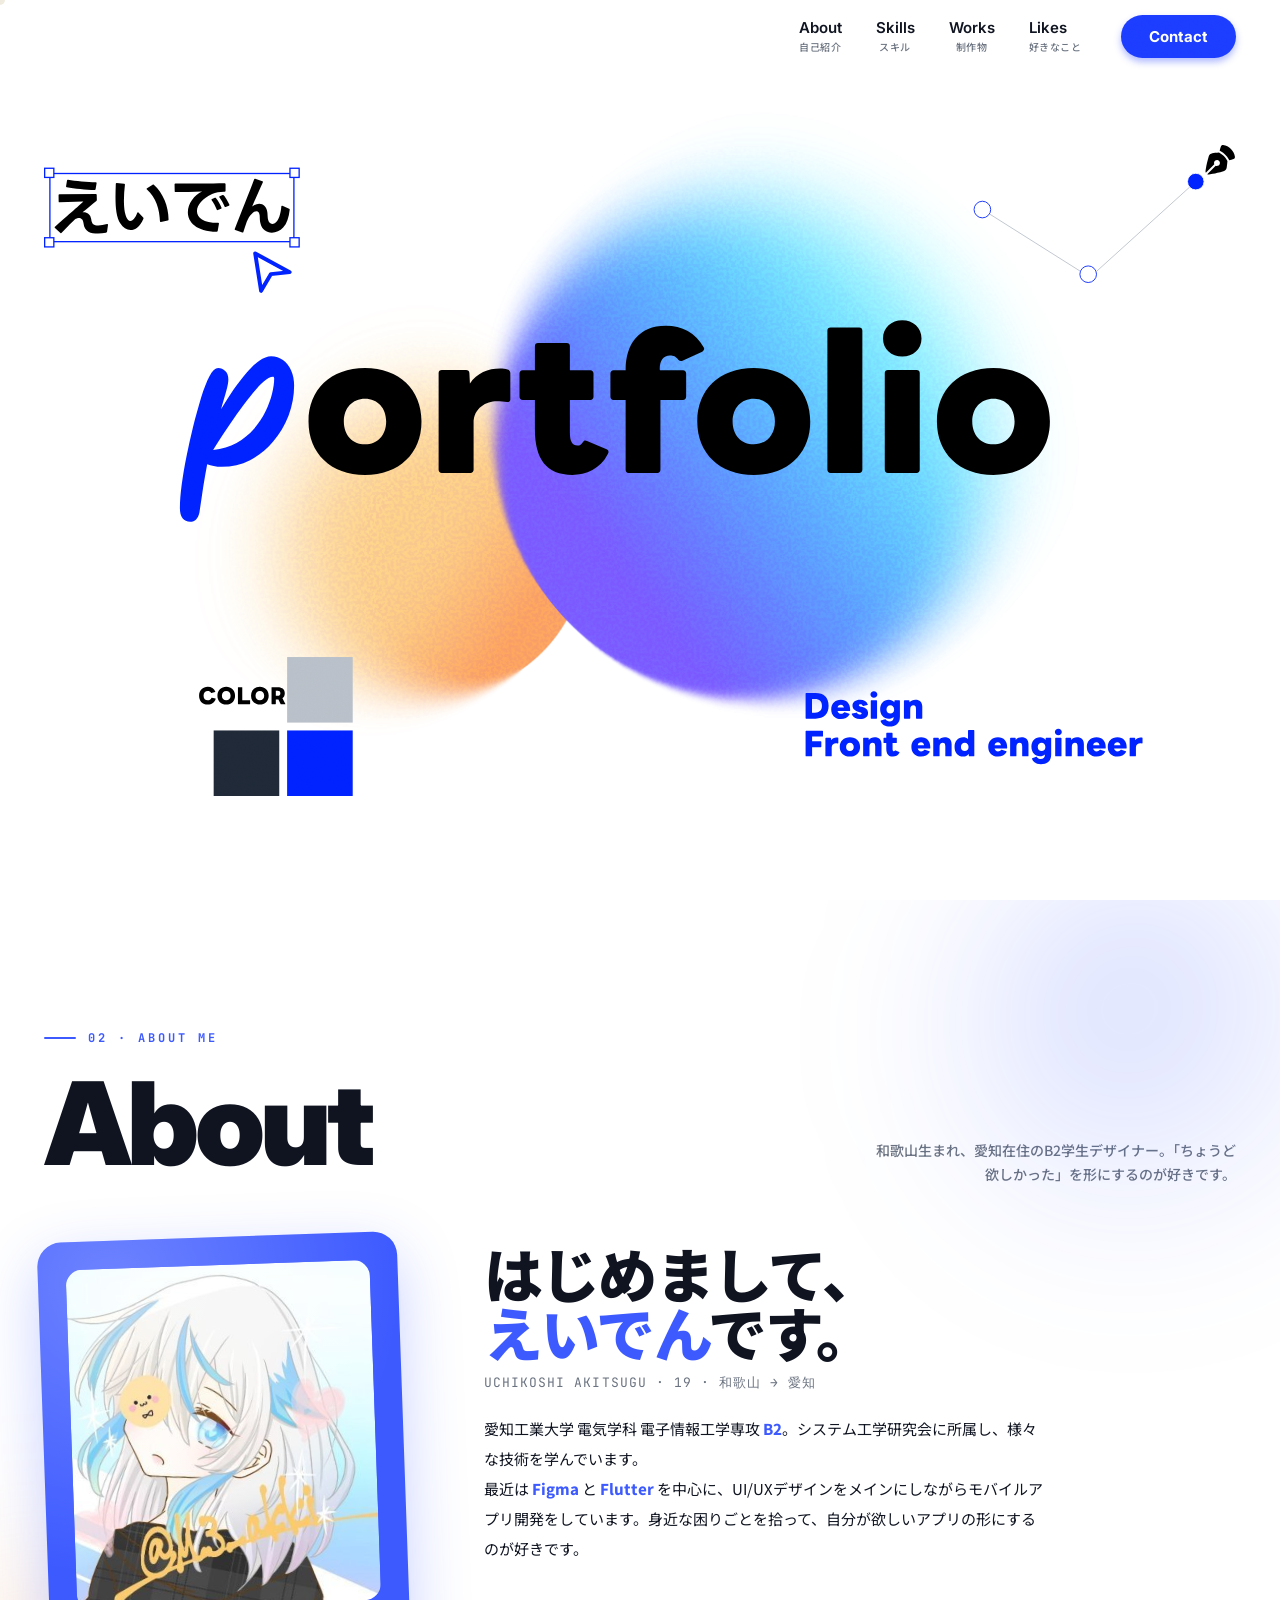
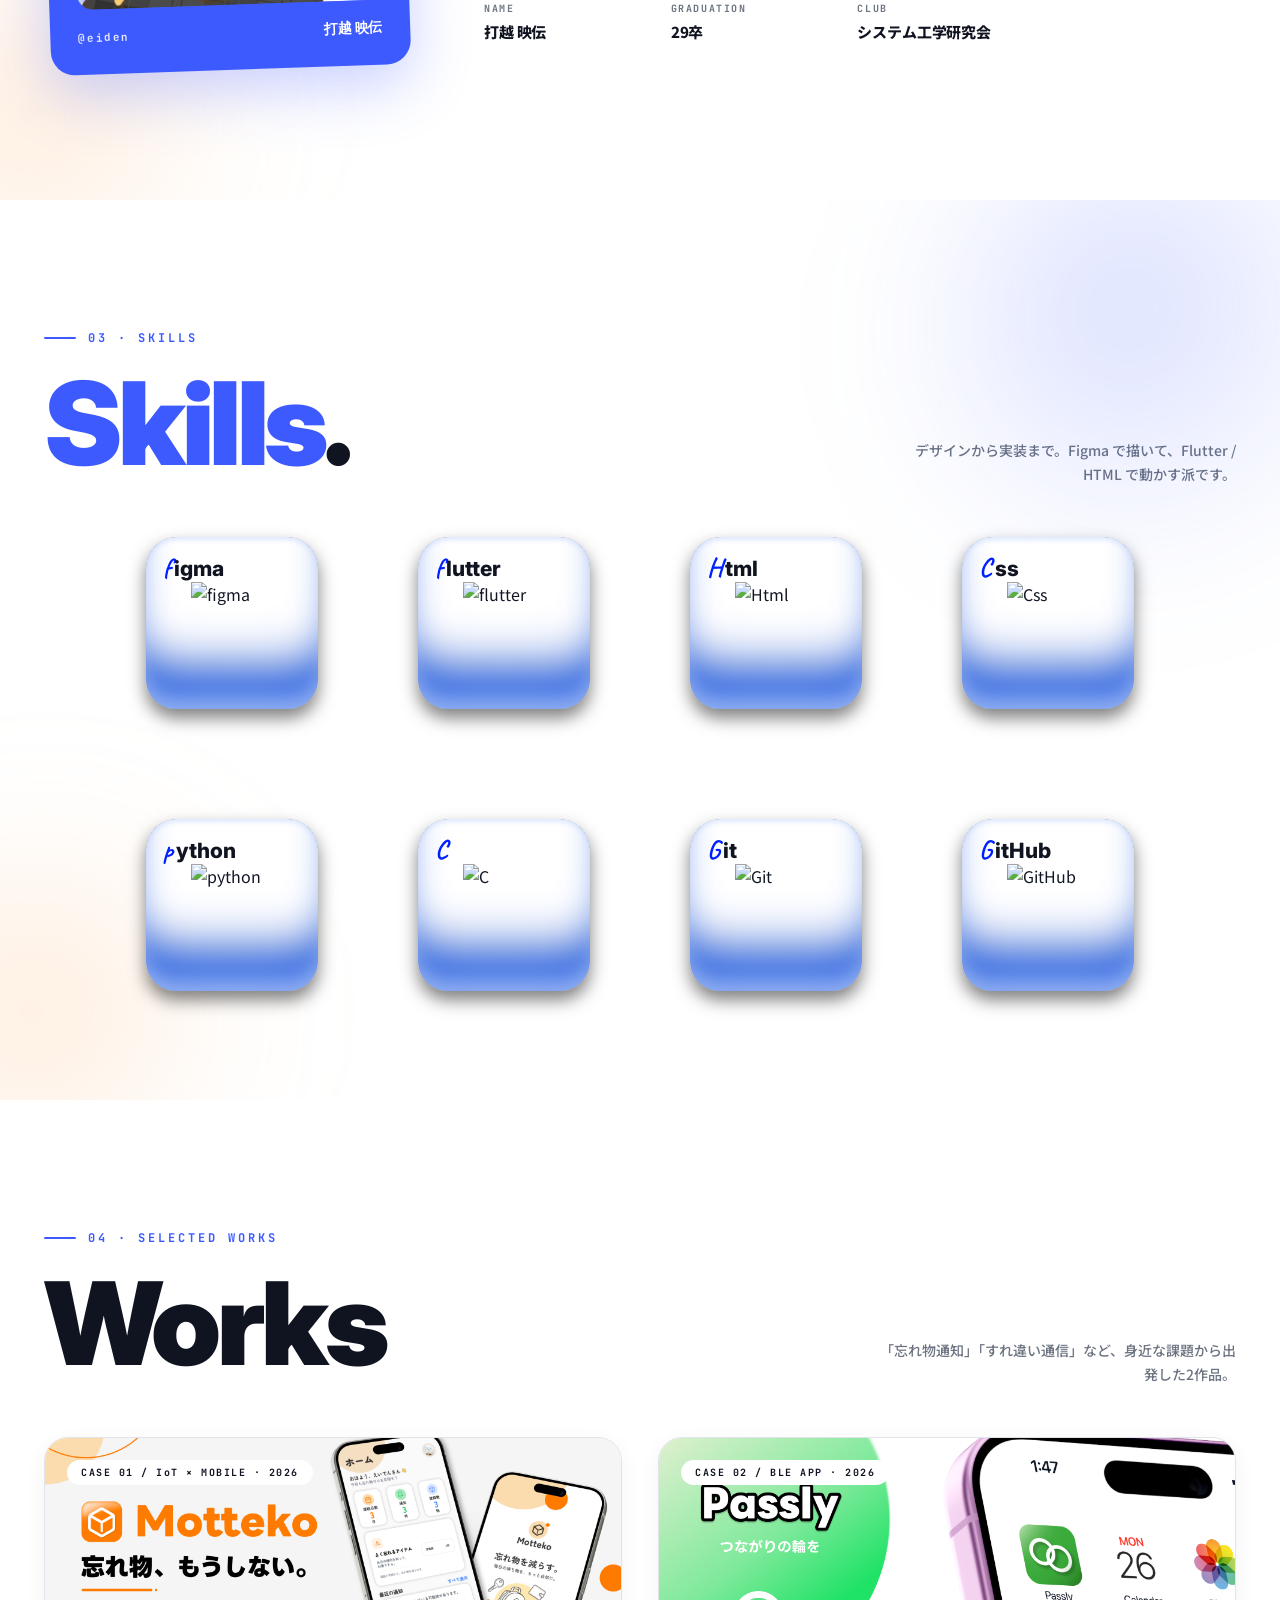
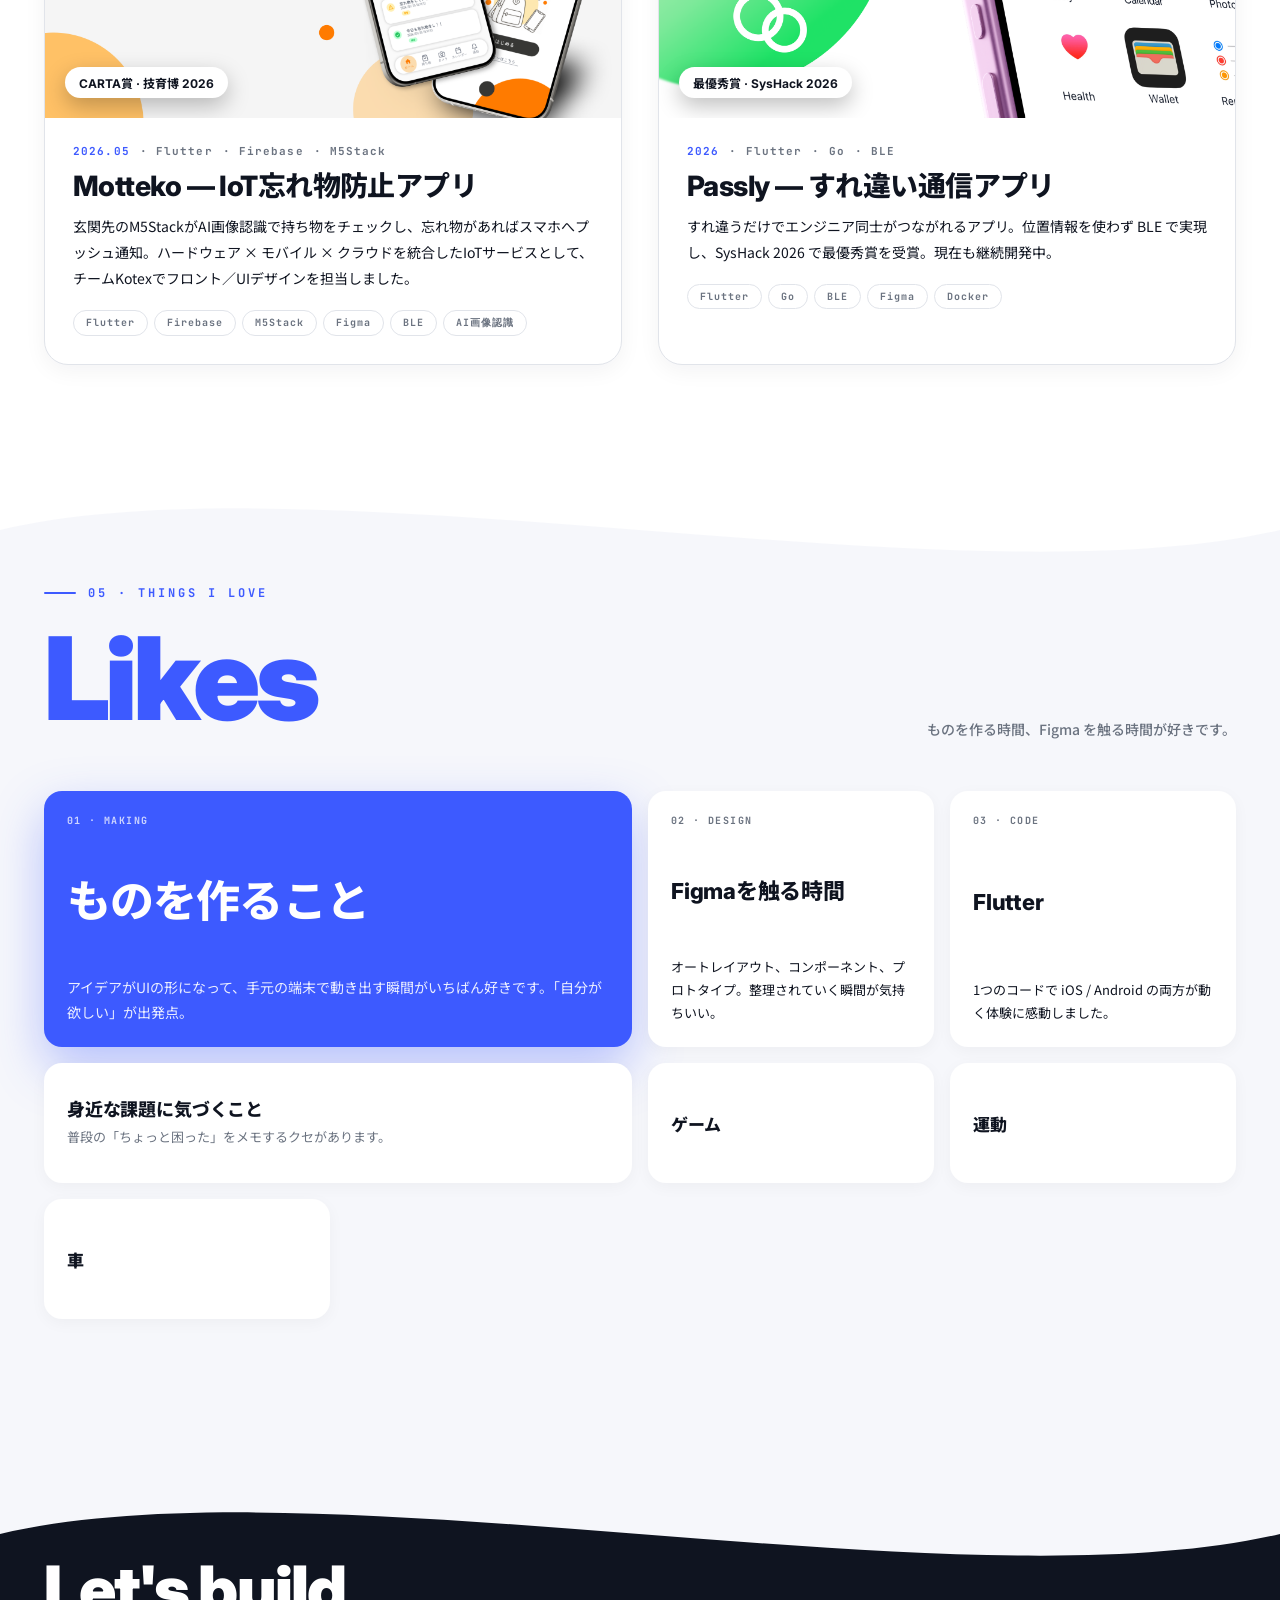
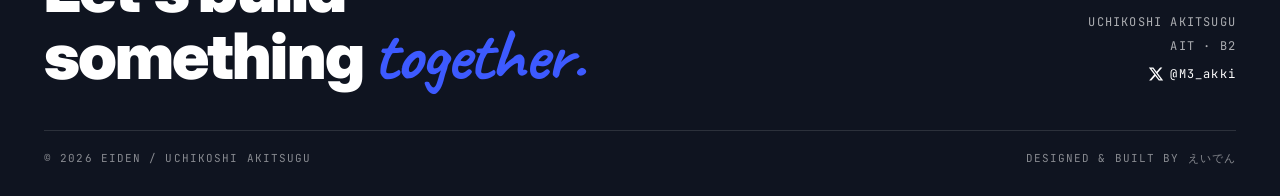
==== commit 9529d3bc: "Figmaデザインに合わせて各セクションを整理、X投稿リンク等を追加 - carta → CARTA に表記統一 - About / Works / Likes を Figma 最新デザインに合わせて" ====
--- a/index.html
+++ b/index.html
@@ -91,7 +91,7 @@
   <div class="sec-head">
     <div>
       <div class="eyebrow">04 · SELECTED WORKS</div>
-      <h2><span class="ink">Works,</span> made by えいでん.</h2>
+      <h2><span class="ink">Works</span></h2>
     </div>
     <div class="sub">「忘れ物通知」「すれ違い通信」など、身近な課題から出発した2作品。</div>
   </div>
@@ -99,9 +99,9 @@
   <div class="works-grid">
     <a href="pages/motteko.html" class="work w1" id="work-motteko">
       <div class="cover">
-        <img class="cover-img" src="assets/images/motteko-cover.png" alt="Motteko — 忘れ物、もうしない。">
+        <img class="cover-img" src="assets/images/motteko-cover.png?v=2" alt="Motteko — 忘れ物、もうしない。">
         <div class="badge">CASE 01 / IoT × MOBILE · 2026</div>
-        <div class="award">carta賞 · 技育博 2026</div>
+        <div class="award">CARTA賞 · 技育博 2026</div>
       </div>
       <div class="body">
         <div class="meta"><b>2026.05</b><span>· Flutter</span><span>· Firebase</span><span>· M5Stack</span></div>
@@ -133,7 +133,7 @@
   <div class="sec-head">
     <div>
       <div class="eyebrow">05 · THINGS I LOVE</div>
-      <h2>Likes<span class="ink">.</span></h2>
+      <h2>Likes</h2>
     </div>
     <div class="sub">ものを作る時間、Figma を触る時間が好きです。</div>
   </div>
@@ -143,7 +143,6 @@
       <div class="t">01 · MAKING</div>
       <h3>ものを作ること</h3>
       <p>アイデアがUIの形になって、手元の端末で動き出す瞬間がいちばん好きです。「自分が欲しい」が出発点。</p>
-      <div class="big-glyph">MAKE</div>
     </div>
     <div class="like m">
       <div class="t">02 · DESIGN</div>
@@ -156,15 +155,12 @@
       <p>1つのコードで iOS / Android の両方が動く体験に感動しました。</p>
     </div>
     <div class="like wide">
-      <div>
-        <h3>身近な課題に気づくこと</h3>
-        <p>普段の「ちょっと困った」をメモするクセがあります。</p>
-      </div>
-    </div>
-    <div class="like s"><div class="t">04</div><h3>ゲーム</h3></div>
-    <div class="like s"><div class="t">05</div><h3>運動</h3></div>
-    <div class="like s"><div class="t">06</div><h3>車</h3></div>
-    <div class="like s"><div class="t">07</div><h3>新しいアプリ</h3></div>
+      <h3>身近な課題に気づくこと</h3>
+      <p>普段の「ちょっと困った」をメモするクセがあります。</p>
+    </div>
+    <div class="like s"><h3>ゲーム</h3></div>
+    <div class="like s"><h3>運動</h3></div>
+    <div class="like s"><h3>車</h3></div>
   </div>
 </section>
 
--- a/style.css
+++ b/style.css
@@ -75,28 +75,6 @@
   color: var(--navy);
 }
 
-/* ============ Section side label ============ */
-section.panel {
-  position: relative;
-}
-
-section.panel::after {
-  content: attr(data-screen-label);
-  position: absolute;
-  left: 12px;
-  top: 160px;
-  writing-mode: vertical-rl;
-  text-orientation: mixed;
-  font-family: "JetBrains Mono", monospace;
-  font-size: 10px;
-  letter-spacing: .2em;
-  color: var(--muted);
-  opacity: .4;
-  z-index: 5;
-  pointer-events: none;
-}
-
-
 /* ============ HEADER (nav) ============ */
 .header {
   position: fixed;
@@ -375,7 +353,7 @@
   line-height: 1;
 }
 
-.about-txt h3 .accent { color: var(--blue); font-family: "Caveat", cursive; font-weight: 700; font-size: 1.1em; vertical-align: -0.06em }
+.about-txt h3 .accent { color: var(--blue) }
 
 .about-txt .role {
   font-family: "JetBrains Mono", monospace;
@@ -399,12 +377,9 @@
 .about-meta {
   display: flex;
   gap: 0;
-  border-top: 1.5px solid var(--ink);
-  border-bottom: 1.5px solid var(--ink);
-}
-
-.about-meta > div { padding: 16px 18px 16px 0; border-right: 1px solid var(--line); flex: 1 }
-.about-meta > div:last-child { border-right: 0 }
+}
+
+.about-meta > div { padding: 16px 18px 16px 0; flex: 1 }
 .about-meta .k { font-family: "JetBrains Mono", monospace; font-size: 10px; color: var(--muted); letter-spacing: .16em; margin-bottom: 6px; font-weight: 700 }
 .about-meta .v { font-size: 15px; font-weight: 800; letter-spacing: -.01em; white-space: nowrap }
 
@@ -469,7 +444,9 @@
 .card-initial {
   font-family: "Caveat", cursive;
   font-weight: 700;
+  font-size: 1.25em;
   color: #0022FF;
+  margin-right: 3px;
 }
 
 .card-icon {
@@ -960,12 +937,11 @@
 .like.m h3 { font-size: 22px; line-height: 1.15 }
 
 .like.s { grid-column: span 3; grid-row: span 1; justify-content: center }
-.like.s h3 { font-size: 17px }
-
-.like.wide { grid-column: span 6; grid-row: span 1; display: flex; flex-direction: row; align-items: center; gap: 20px }
-.like.wide .mark { font-family: "Caveat", cursive; color: var(--blue); font-size: 56px; line-height: .6; font-weight: 700; flex: none }
-.like.wide h3 { font-size: 18px; flex: none; line-height: 1.3 }
-.like.wide p { color: var(--muted); font-size: 13px; flex: 1 }
+.like.s h3 { font-size: 17px; letter-spacing: -.01em }
+
+.like.wide { grid-column: span 6; grid-row: span 1; justify-content: center; gap: 4px }
+.like.wide h3 { font-size: 18px; line-height: 1.3; letter-spacing: -.01em }
+.like.wide p { color: var(--muted); font-size: 13px; line-height: 1.75 }
 
 .like .big-glyph {
   position: absolute;
@@ -1057,7 +1033,6 @@
   .like.big { grid-column: span 6 }
   .like.m, .like.s, .like.wide { grid-column: span 3 }
   section.panel { padding: 110px 20px 60px }
-  section.panel::after { display: none }
   .cursor-dot { display: none }
   body { cursor: auto }
 }
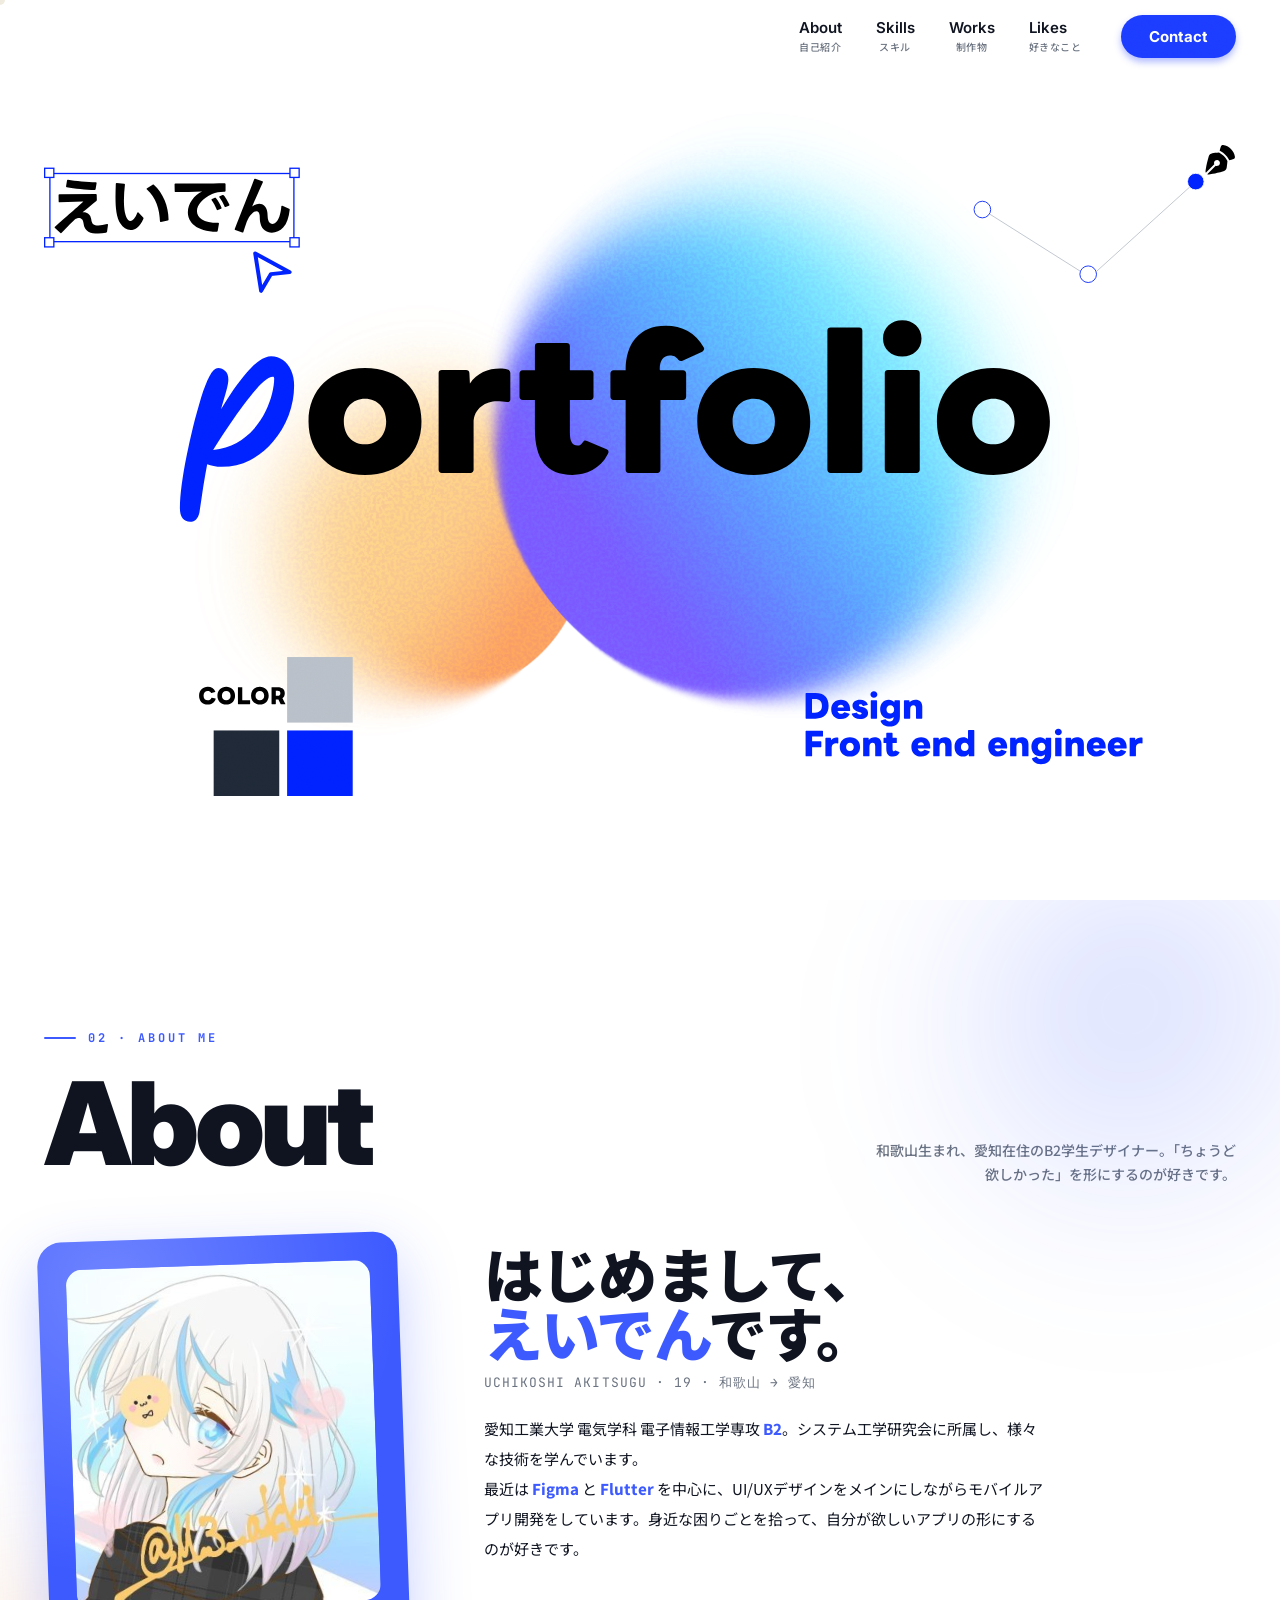
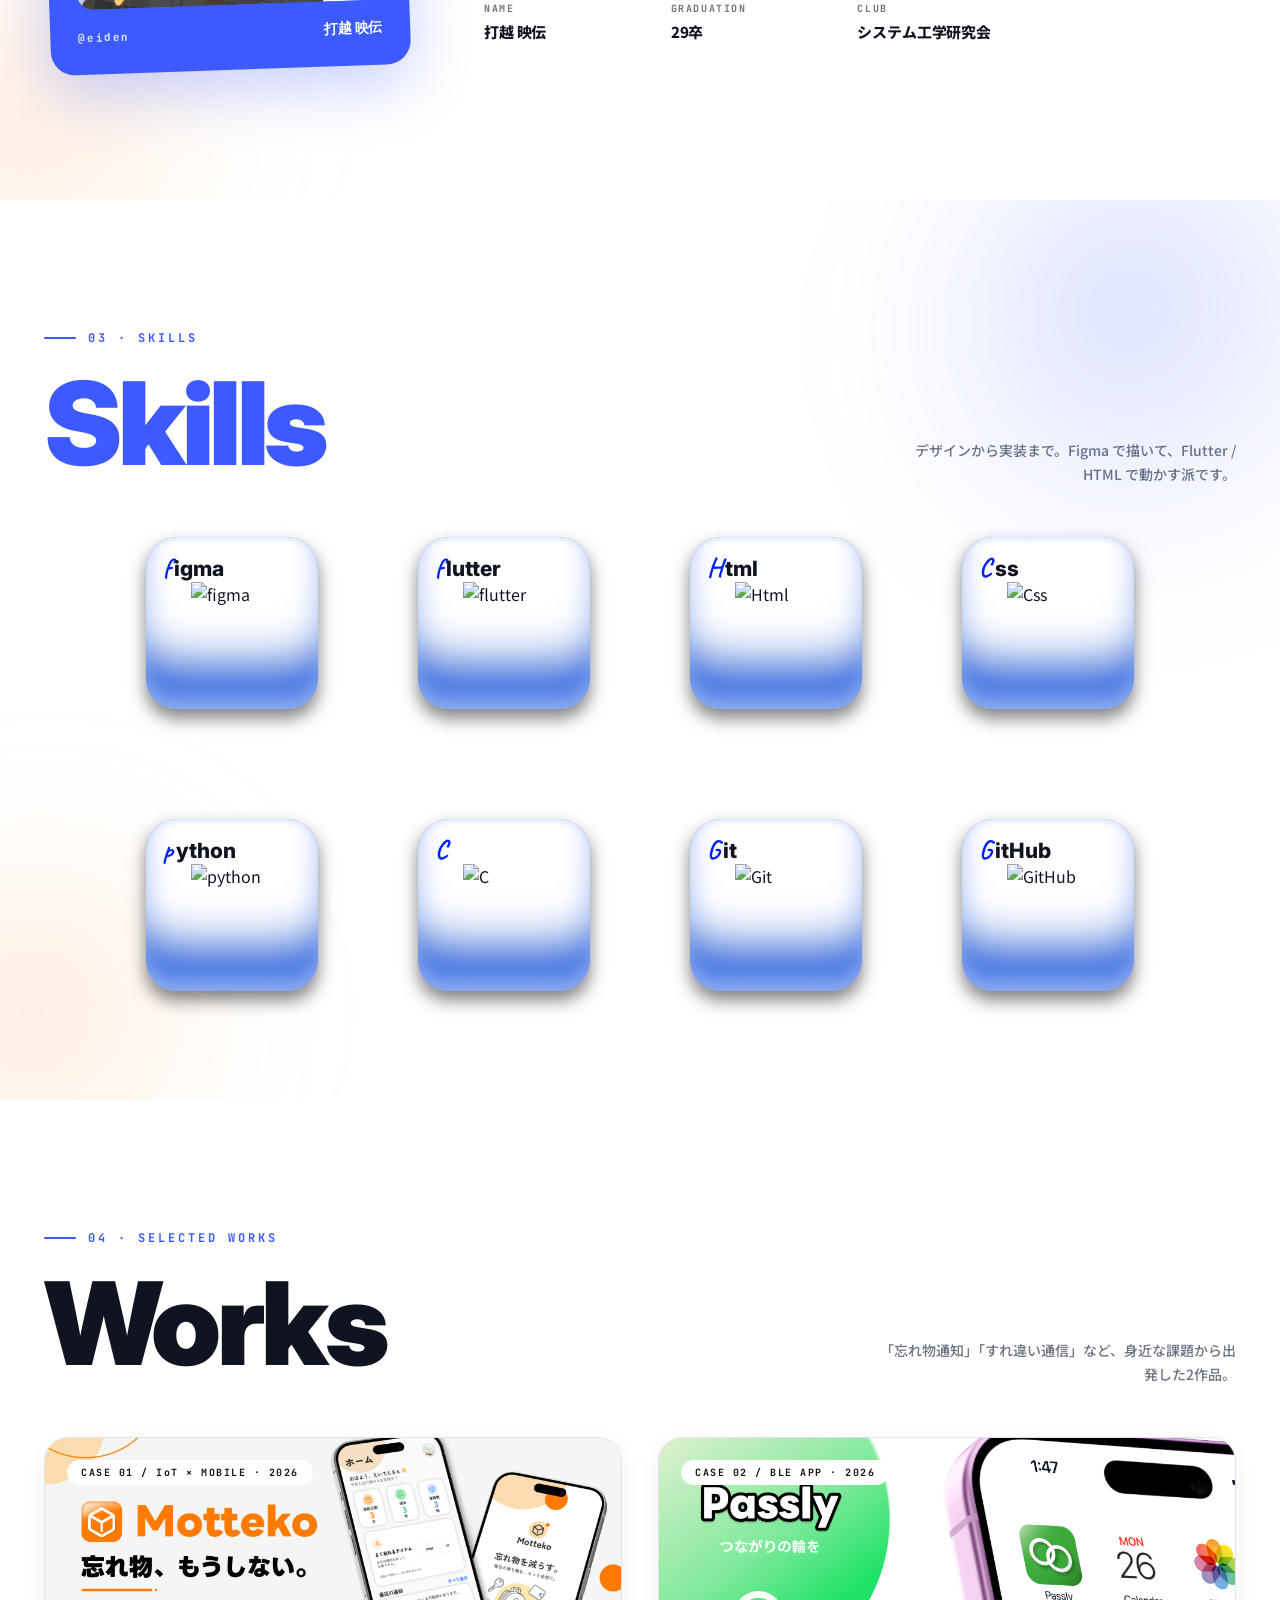
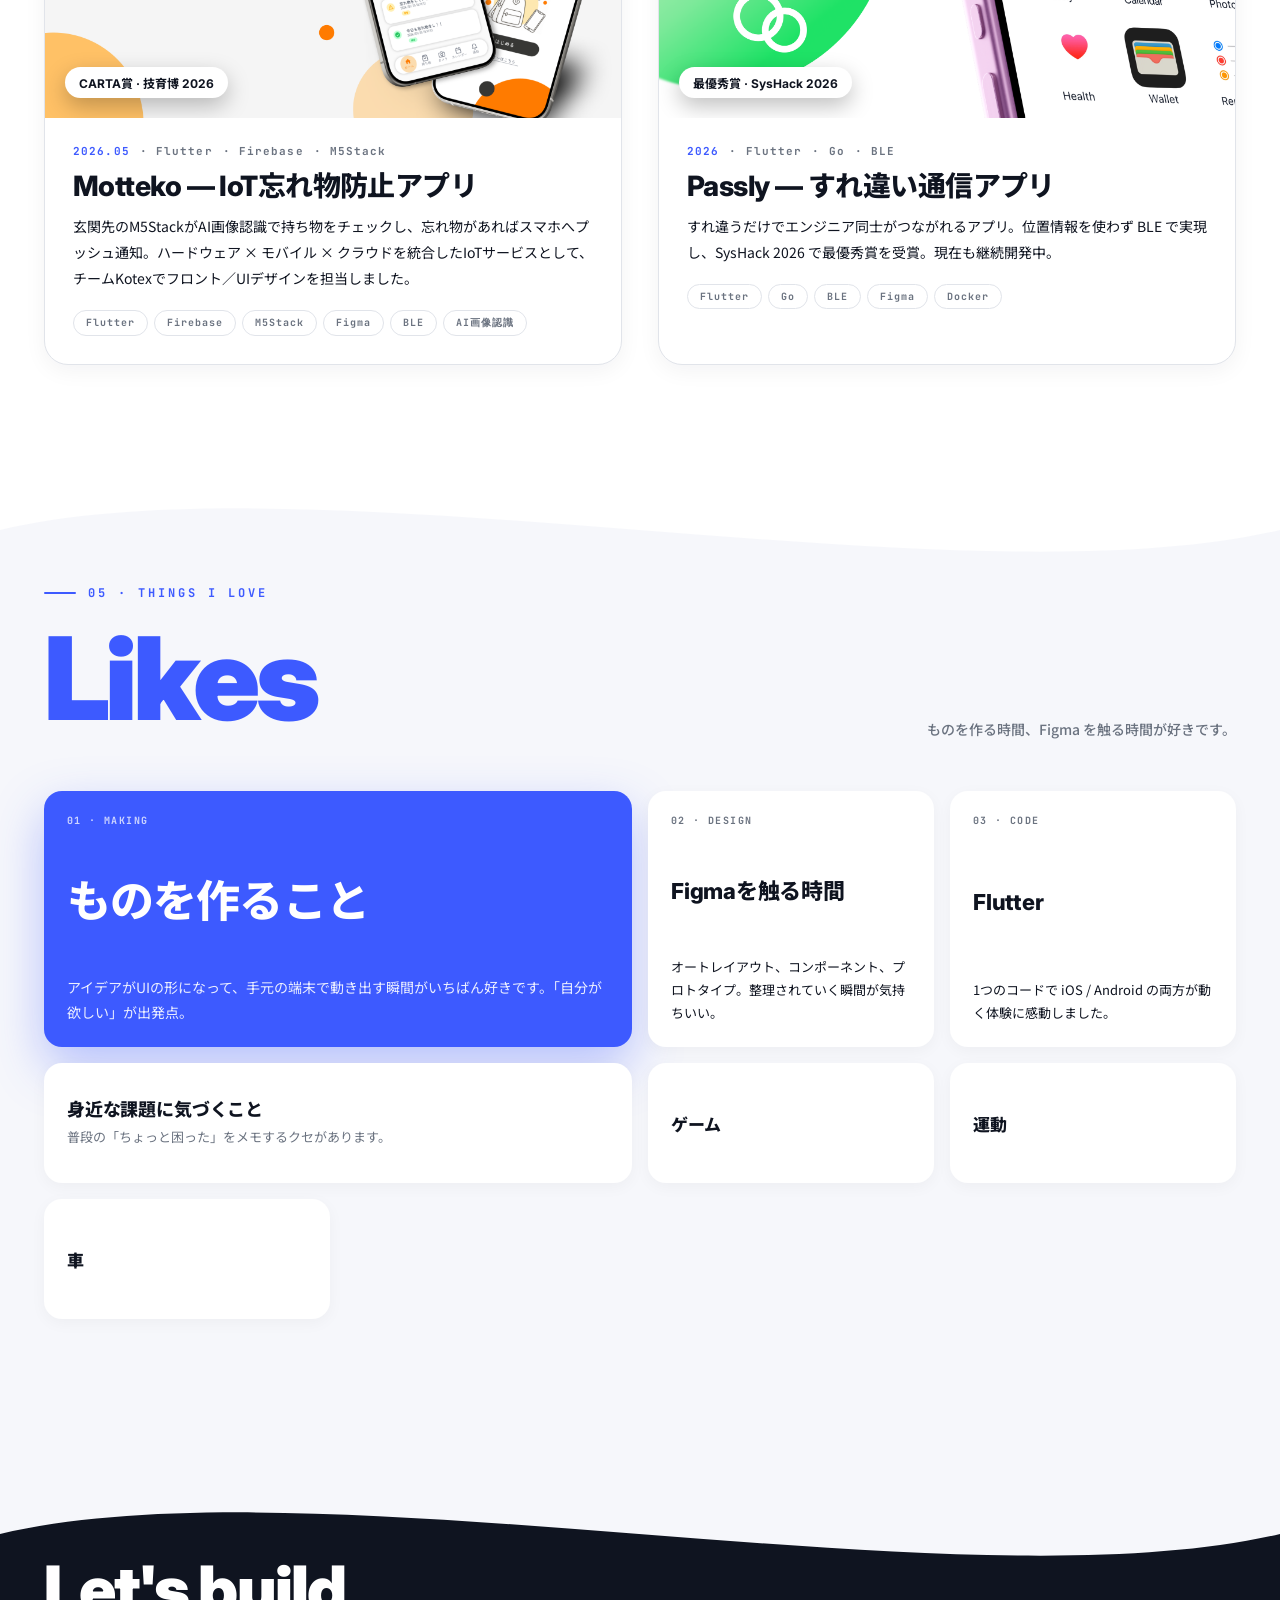
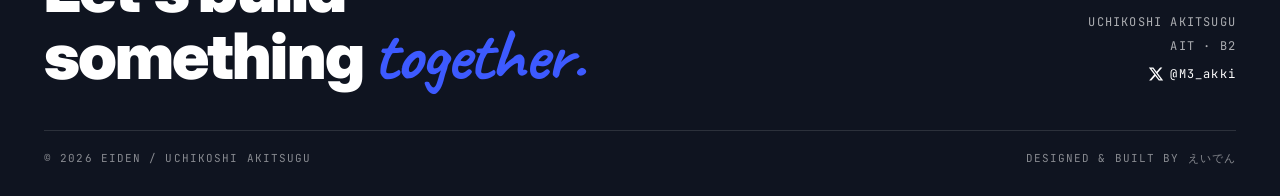
==== commit 7057411c: "Skills末尾ドット削除、Skills/Likesカードの「View」カーソルを抑止 - Skills 見出しの末尾ドットを削除（`Skills.` → `Skills`） - カスタムカーソルの " ====
--- a/index.html
+++ b/index.html
@@ -77,7 +77,7 @@
   <div class="sec-head">
     <div>
       <div class="eyebrow">03 · SKILLS</div>
-      <h2>Skills<span class="ink">.</span></h2>
+      <h2>Skills</h2>
     </div>
     <div class="sub">デザインから実装まで。Figma で描いて、Flutter / HTML で動かす派です。</div>
   </div>
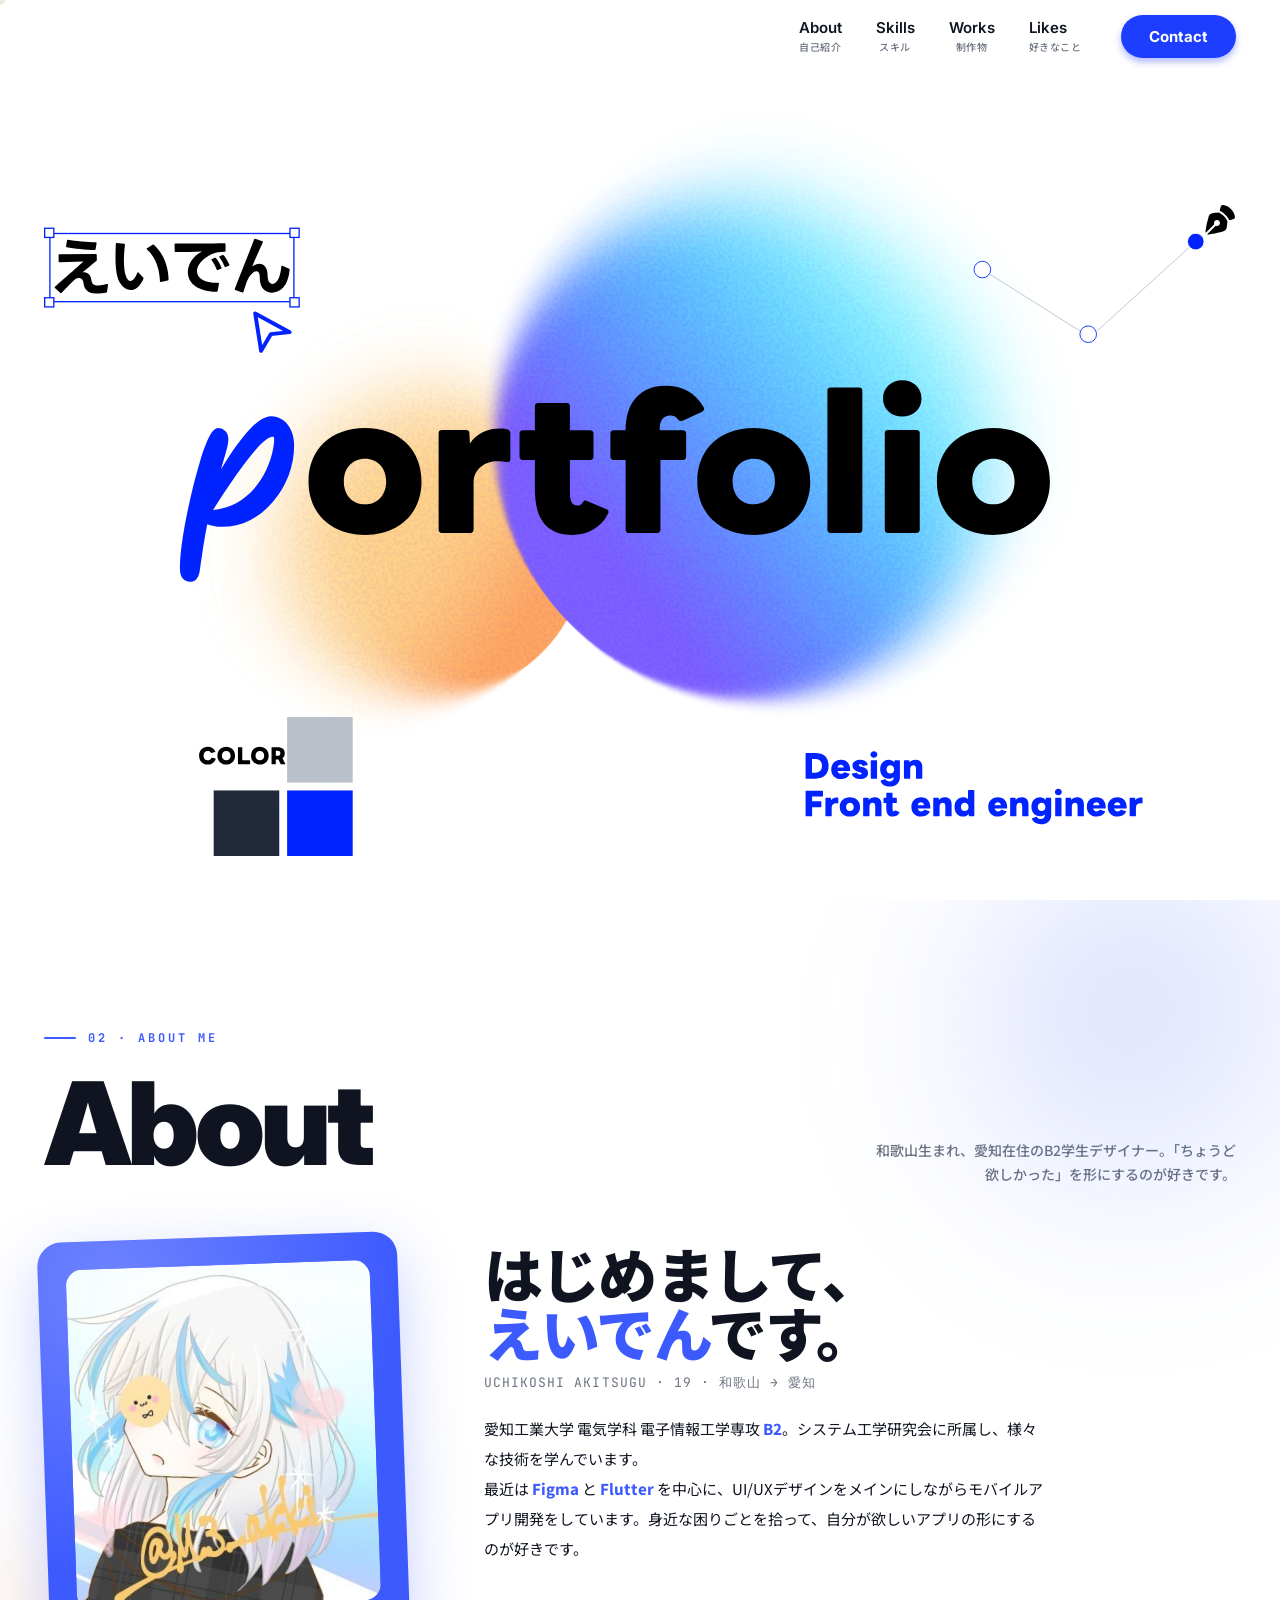
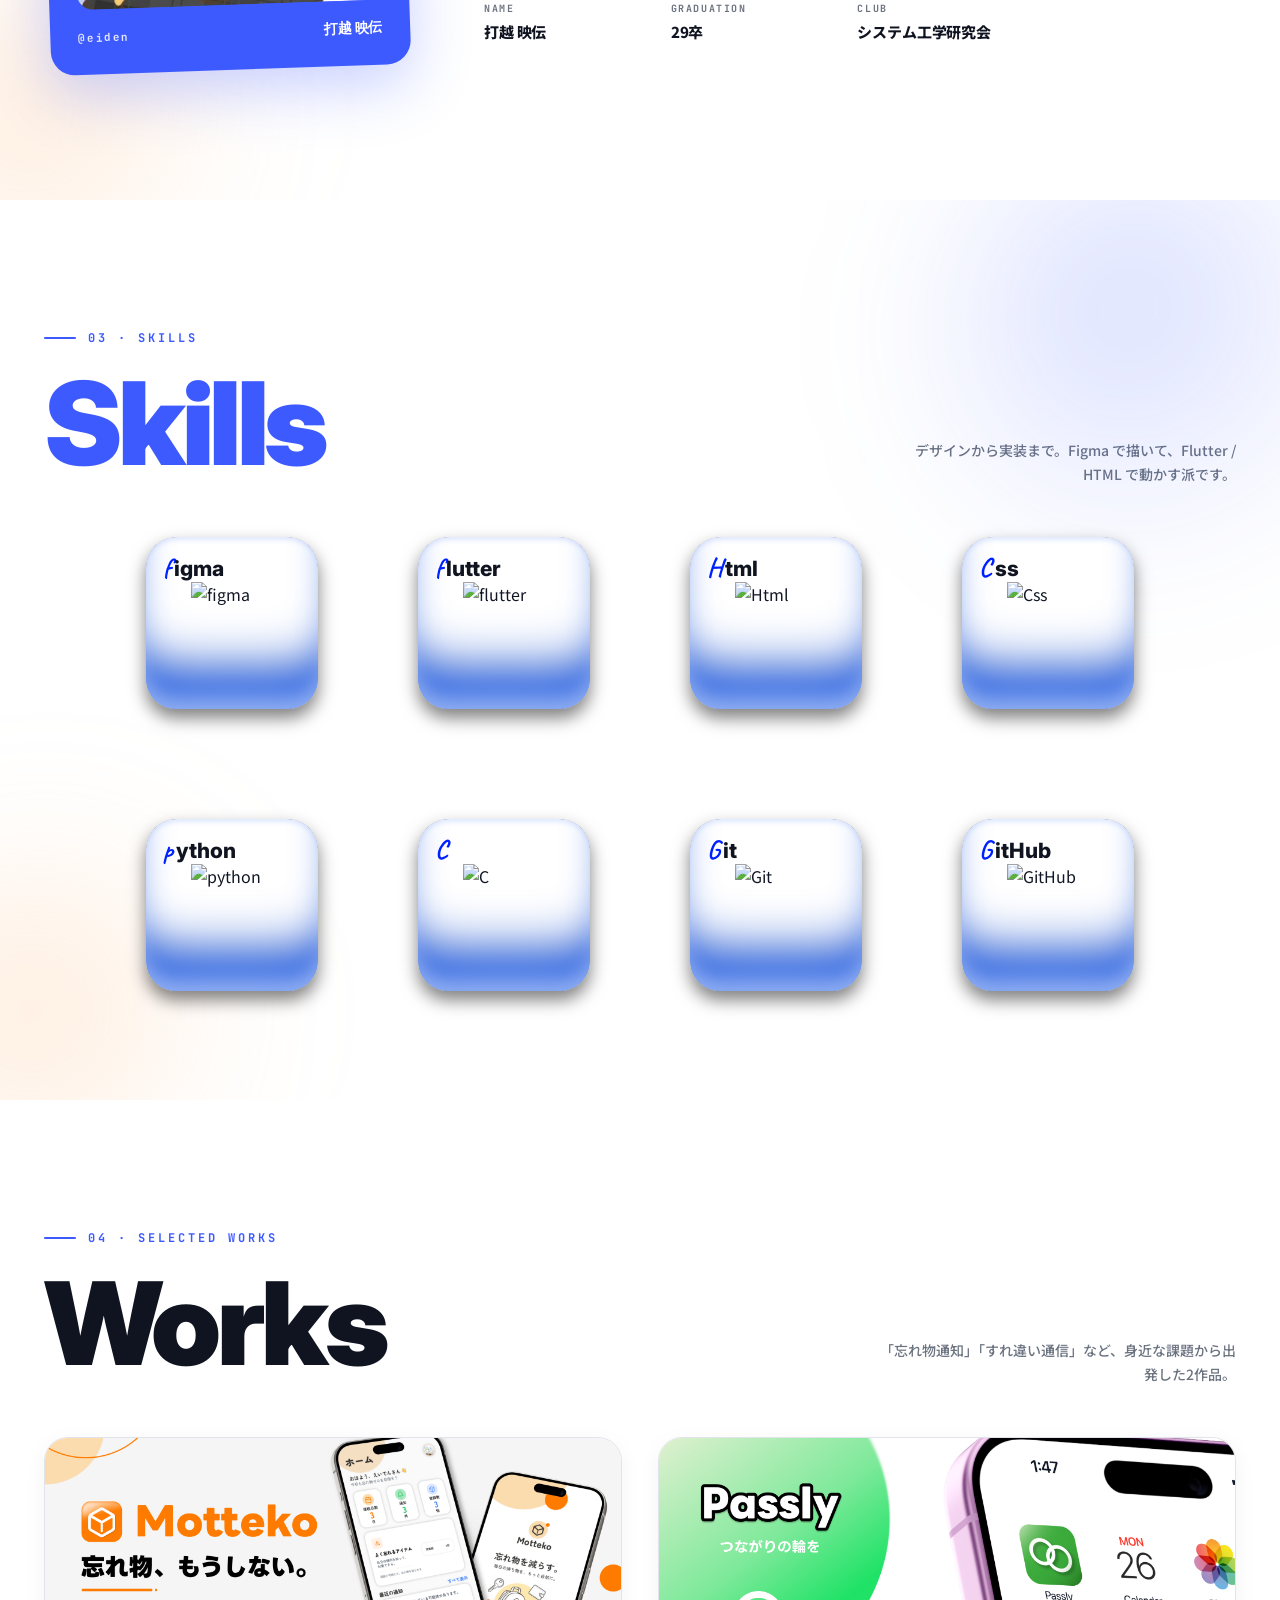
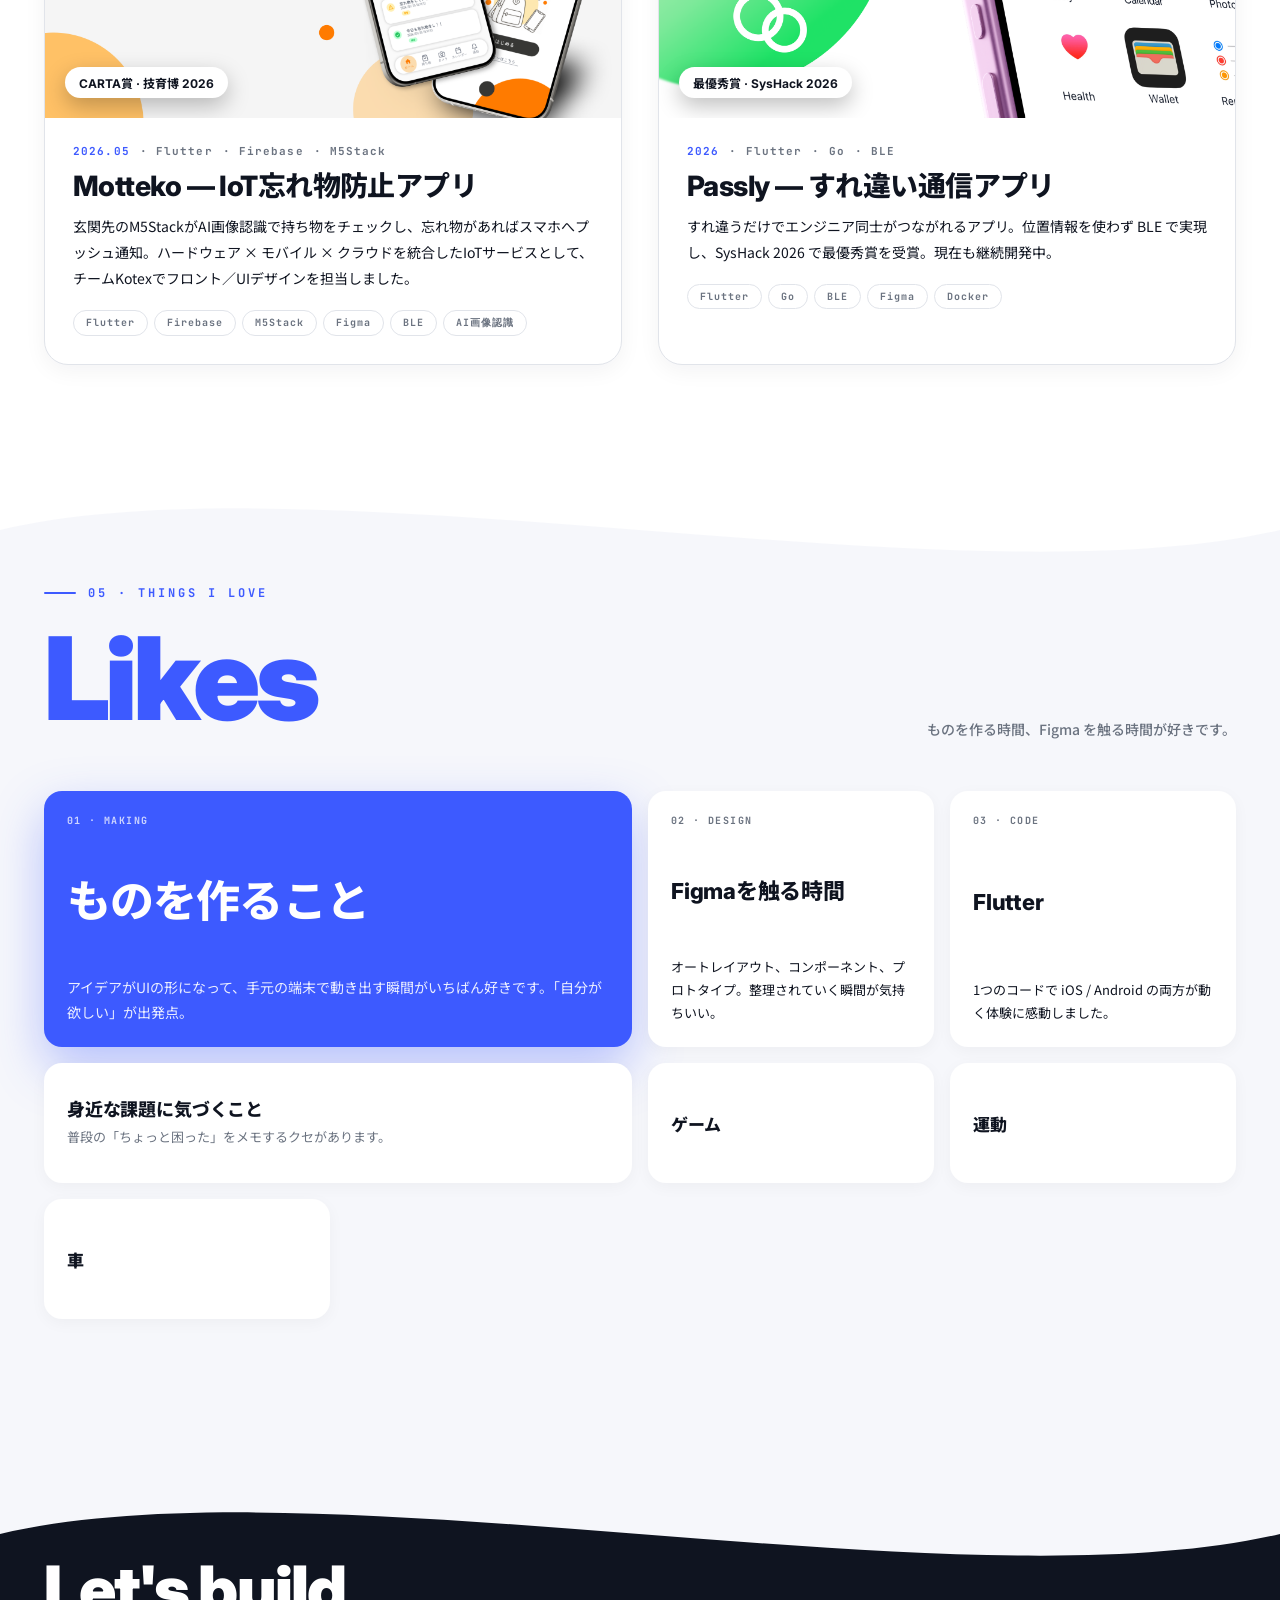
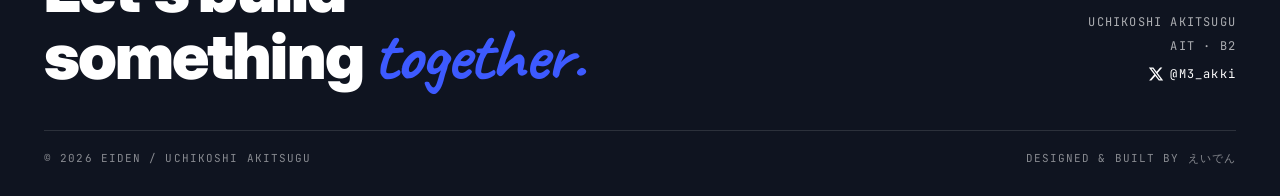
==== commit fbb9725b: "ヒーロー画像のレイアウト調整、不要な装飾チップ・バッジを整理 - ヒーローSVGに max-height: calc(100vh - 220px) を設定し、ファーストビューで縦方向に見切れないように" ====
--- a/index.html
+++ b/index.html
@@ -100,7 +100,6 @@
     <a href="pages/motteko.html" class="work w1" id="work-motteko">
       <div class="cover">
         <img class="cover-img" src="assets/images/motteko-cover.png?v=2" alt="Motteko — 忘れ物、もうしない。">
-        <div class="badge">CASE 01 / IoT × MOBILE · 2026</div>
         <div class="award">CARTA賞 · 技育博 2026</div>
       </div>
       <div class="body">
@@ -114,7 +113,6 @@
     <a href="pages/passly.html" class="work w2">
       <div class="cover">
         <img class="cover-img" src="assets/images/passly-cover.png" alt="Passly — つながりの輪を">
-        <div class="badge">CASE 02 / BLE APP · 2026</div>
         <div class="award">最優秀賞 · SysHack 2026</div>
       </div>
       <div class="body">
--- a/style.css
+++ b/style.css
@@ -218,11 +218,17 @@
   width: 100%;
   max-width: 1363px;
   margin: 0 auto;
+  display: flex;
+  justify-content: center;
 }
 
 .hero-img {
-  width: 100%;
+  display: block;
+  width: auto;
   height: auto;
+  max-width: 100%;
+  max-height: calc(100vh - 220px);
+  transform: translateY(60px);
 }
 
 
